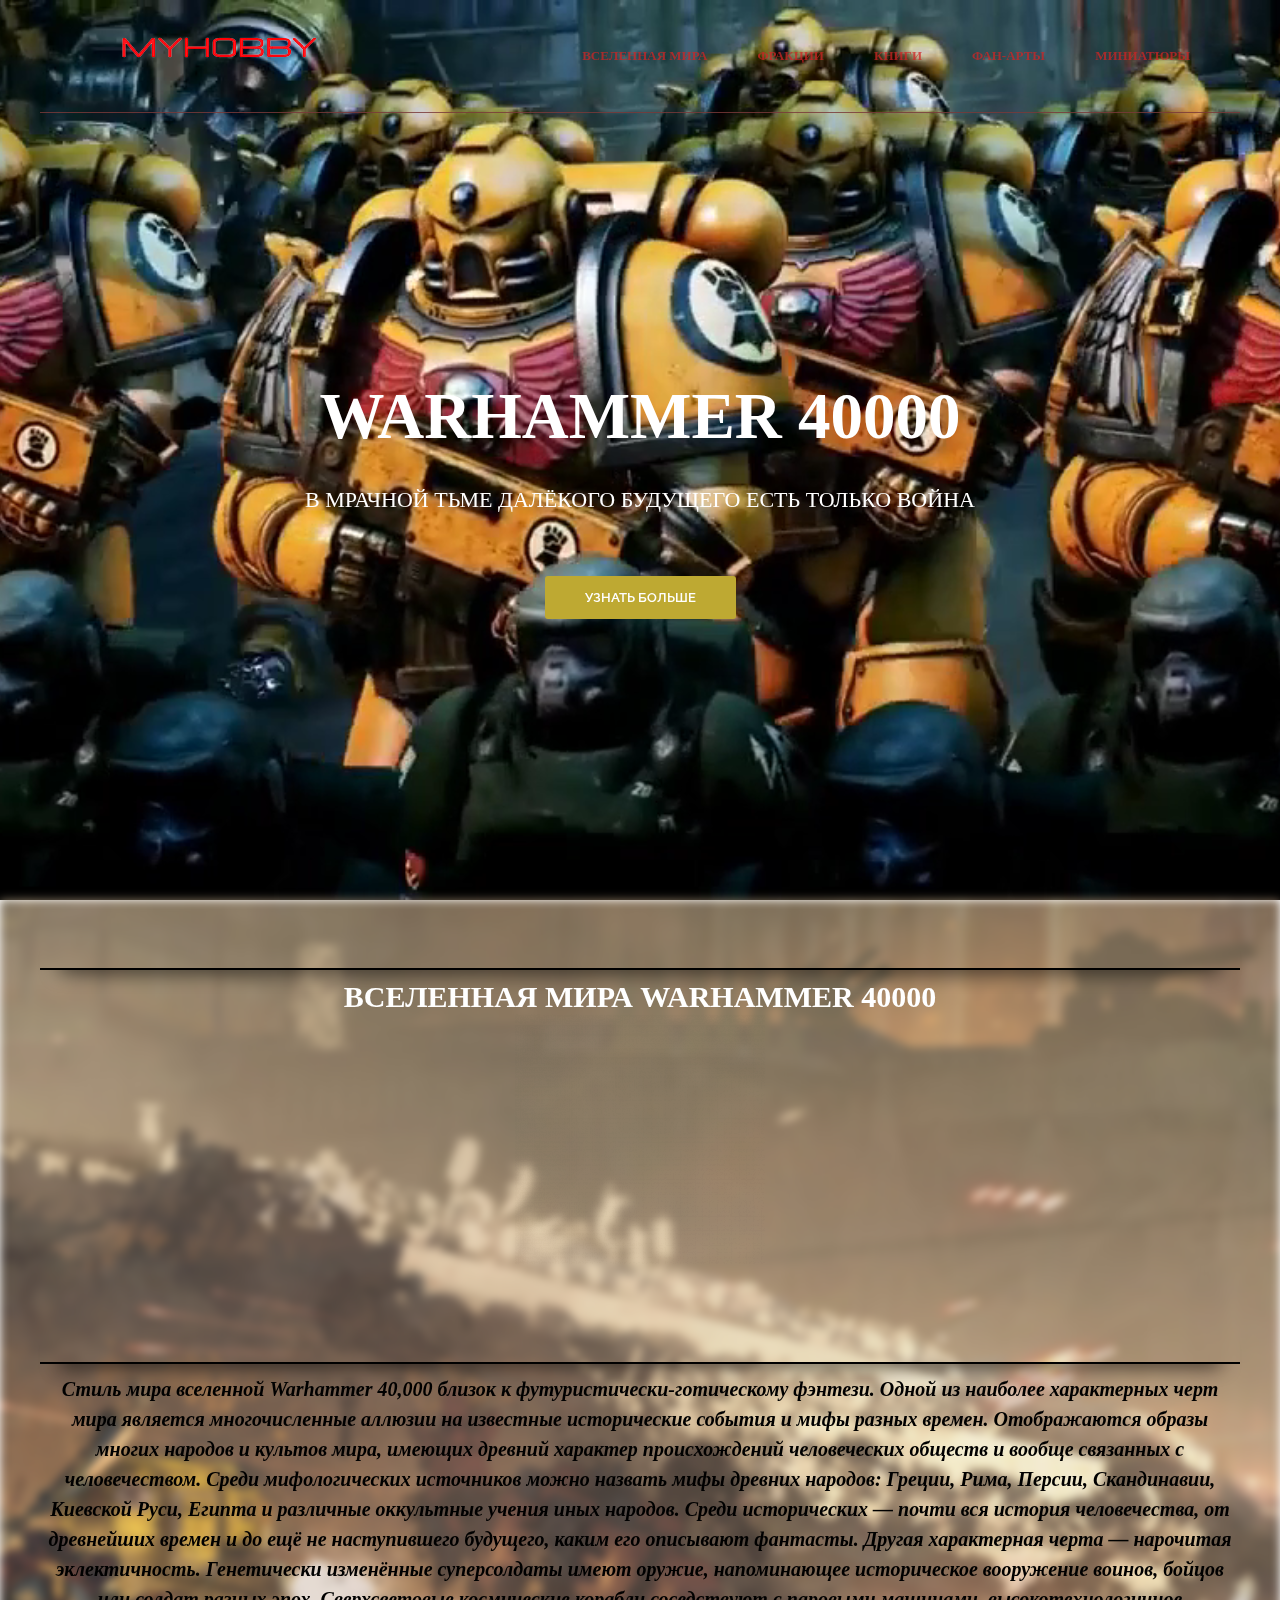
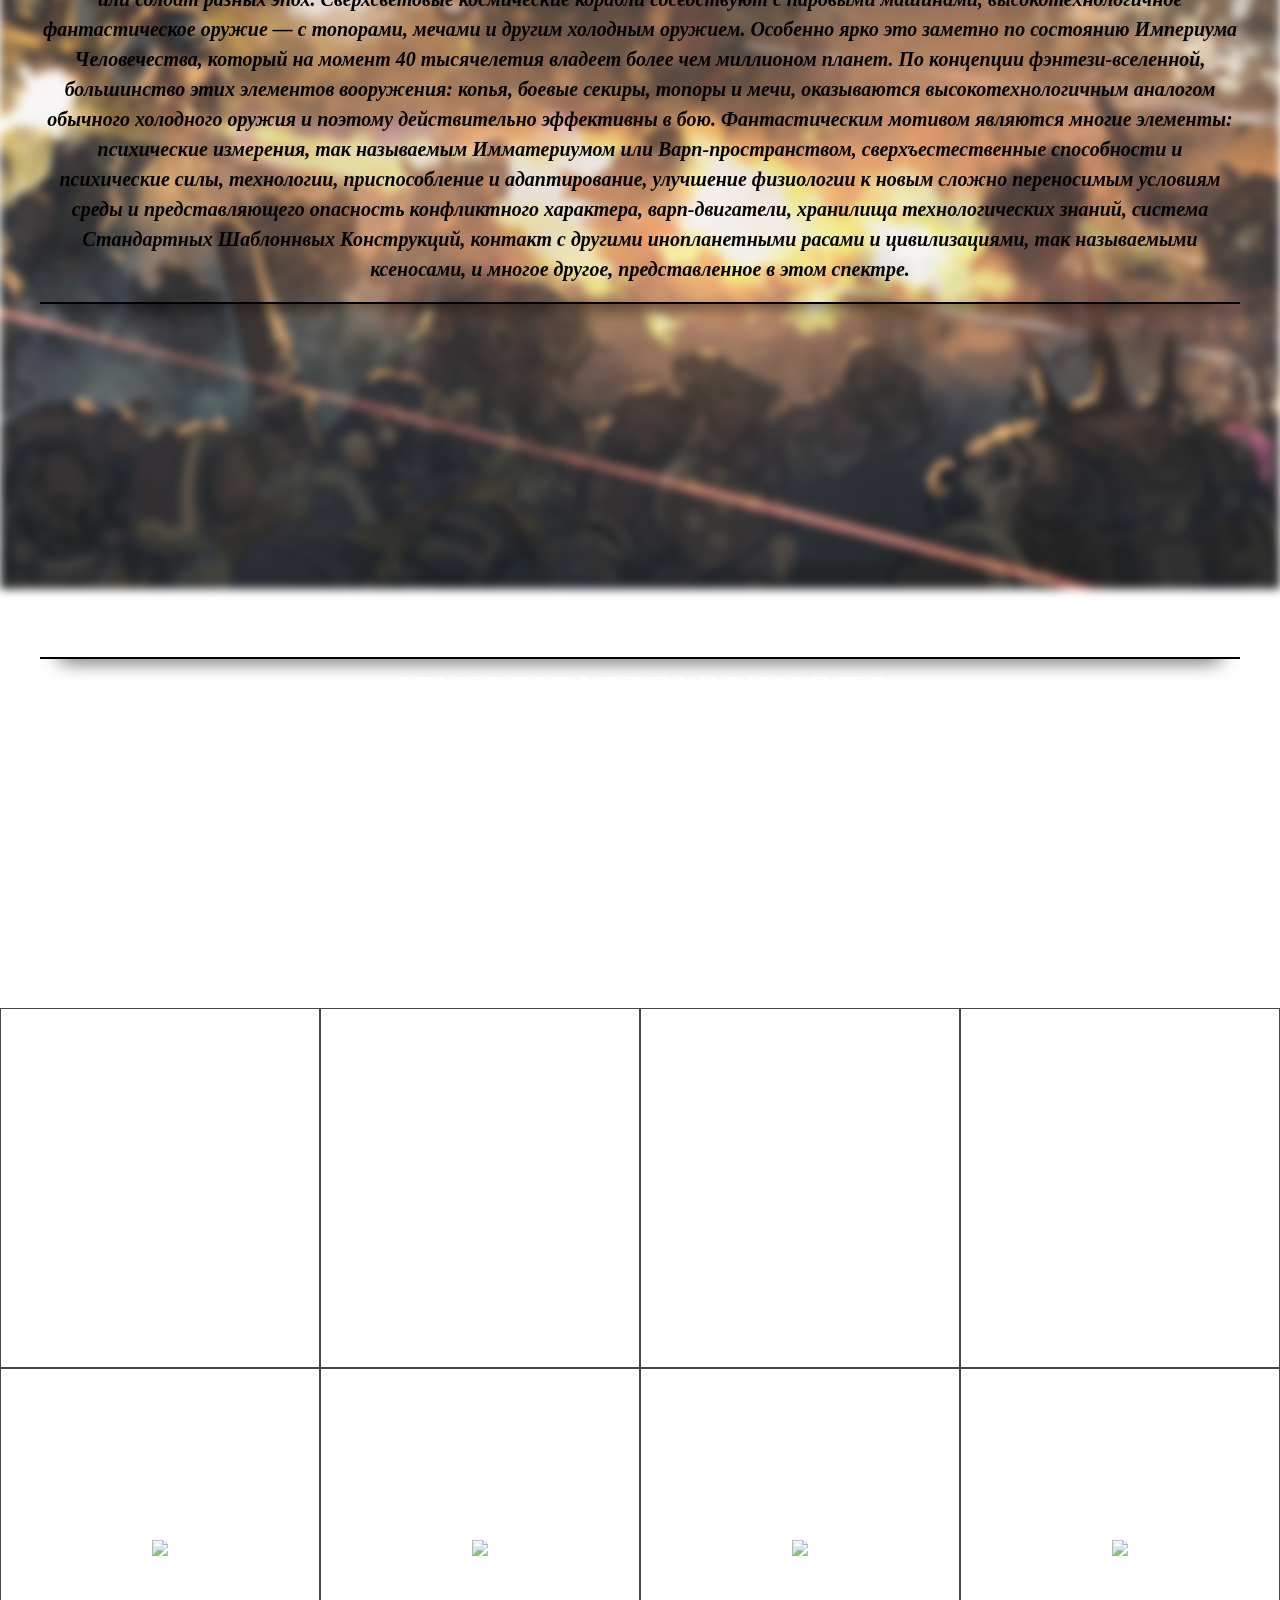
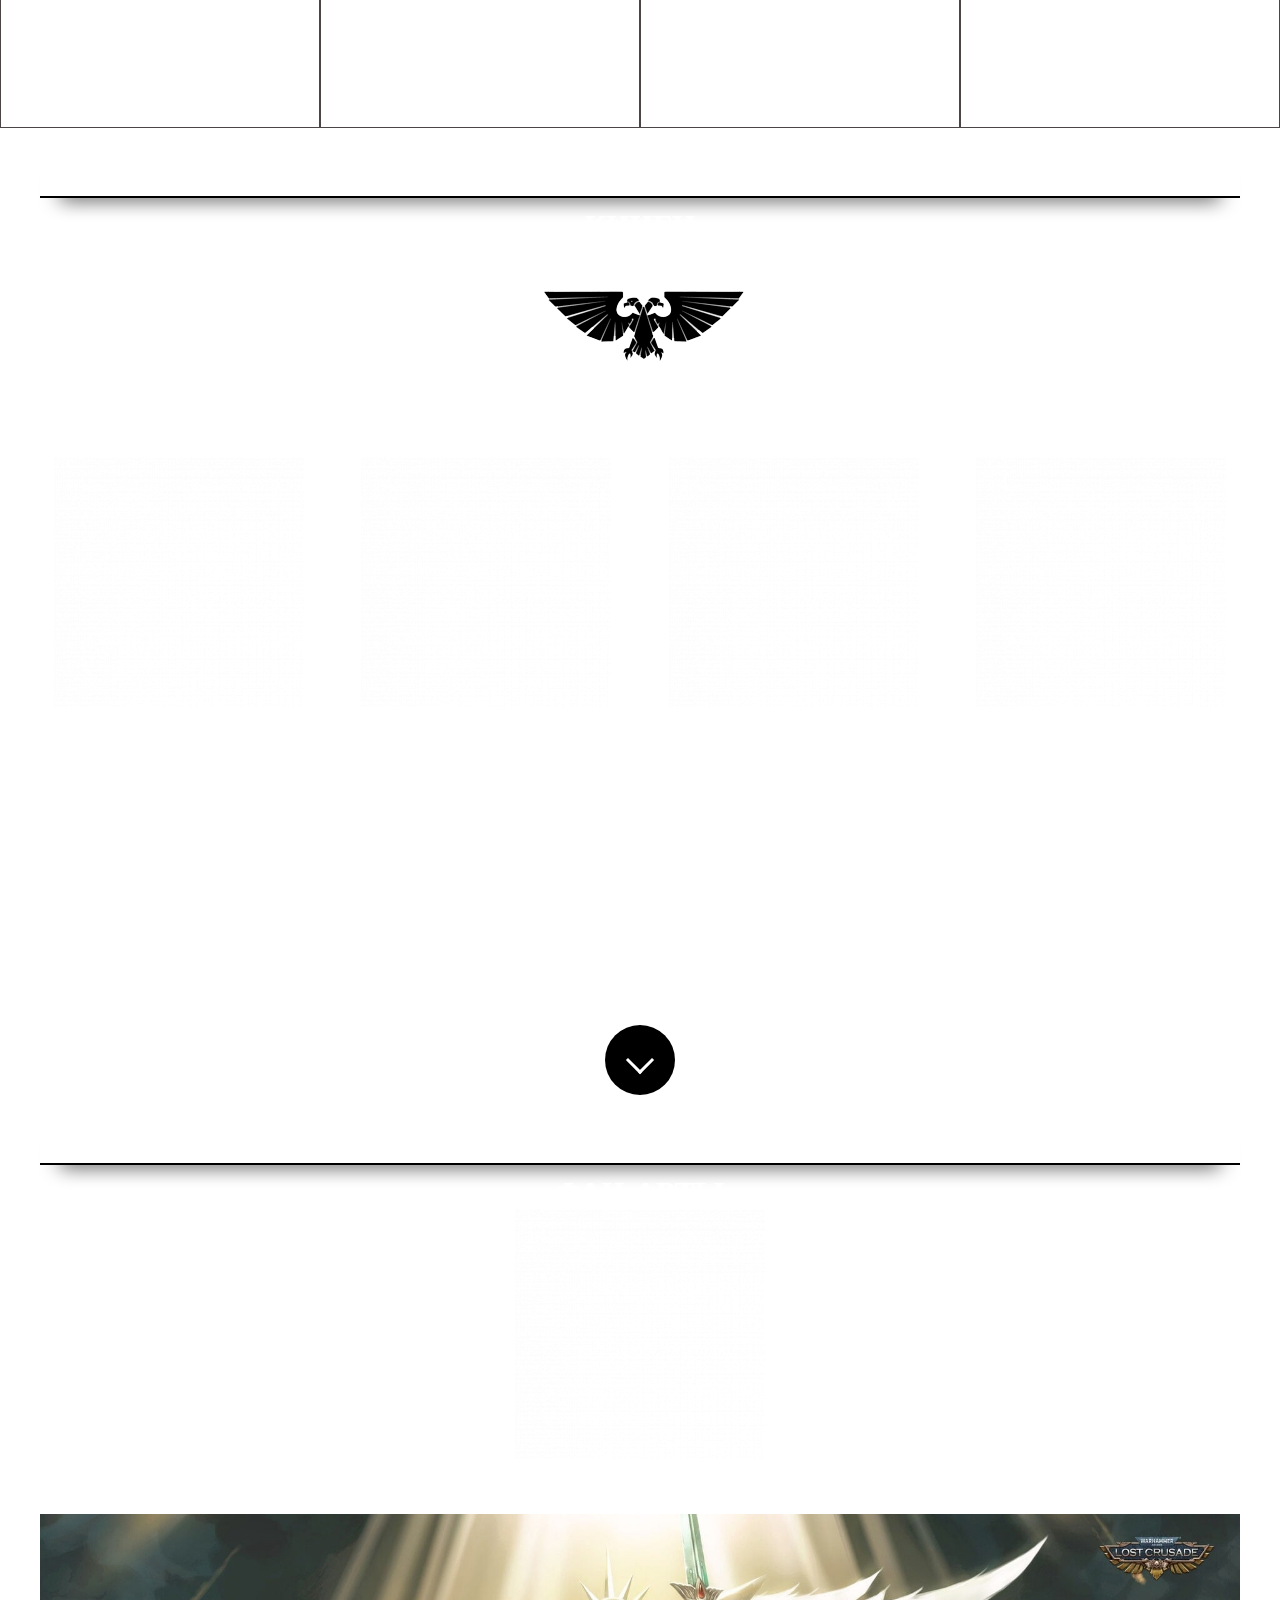
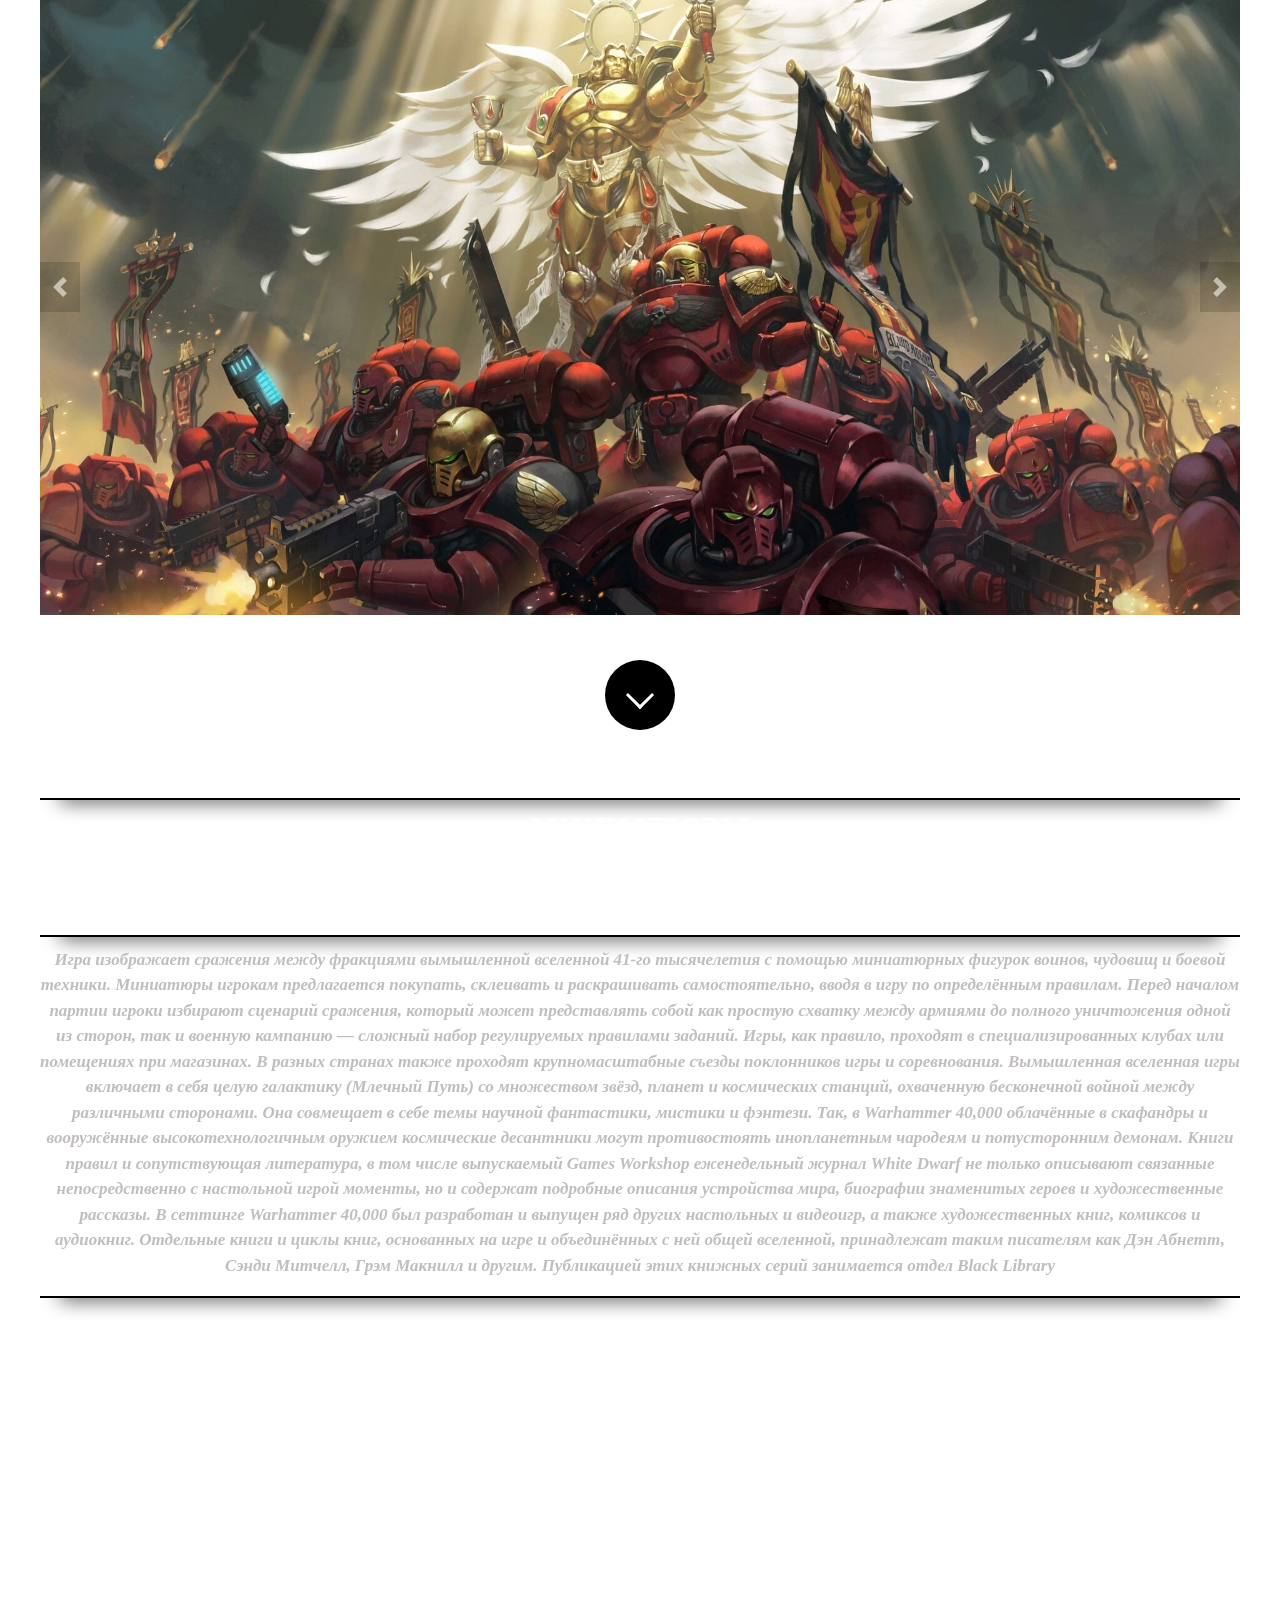
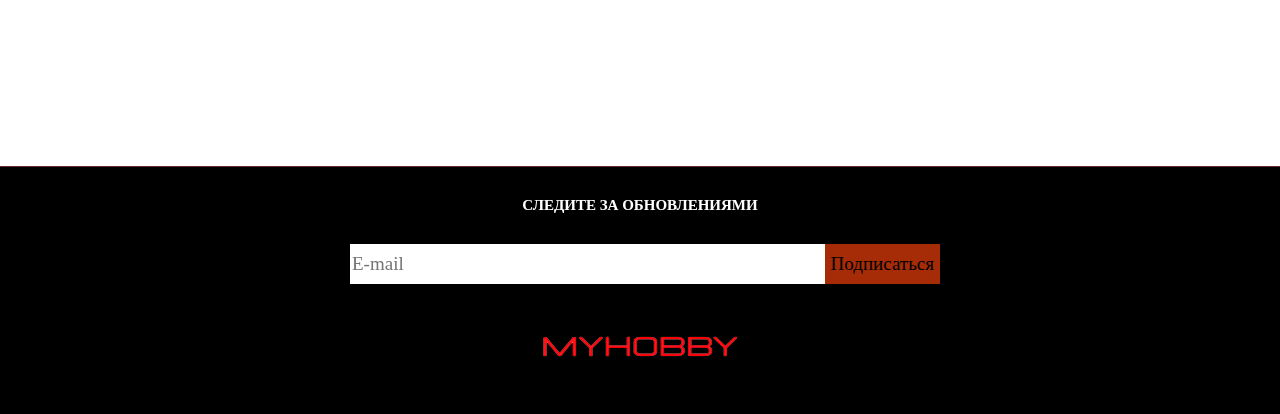
==== index.html @ e8f0faad "Add files via upload" ====
<!DOCTYPE html>
<html lang="ru">
   <head>
      <meta charset="utf-8">
      <link  href="https://fonts.googleapis.com/css2?family=Carrois+Gothic&familyOpen+Sans:wght@700&family=Raleway:wght@400;600;700&display=swap" 
      rel="stylesheet">
      
      <link rel="stylesheet" href="CSS/simple-adaptive-slider.min.css">
      <link rel="stylesheet" type="text/css" href="CSS/style.css">
      <meta name="viewport" content="width=device-width, initial-scale= 1">
      <title>My Hobby</title>
   </head>
<body>
    <!--Header-->
    
<header class="header">
    <div class="container">
        <div class="header__inner">
            <div class="header__logo">
                <img src="img/logo.png" alt="">
            </div>
            <nav class="hobby__nav">
                <ul class="menu__link">
                    <li><a data-goto="#Description" class="nav__link" href="#">Вселенная мира</a></li>
                    <li><a data-goto="#Factions" class="nav__link" href="#">Фракции</a></li>
                    <li><a data-goto="#Books" class="nav__link" href="#">Книги</a></li>
                    <li><a data-goto="#Arts" class="nav__link" href="#">Фан-Арты</a></li>
                    <li><a data-goto="#Miniatures" class="nav__link" href="#">Миниатюры</a></li>
                </ul> 
            </nav>
            <div class="burger">
                <span class="burger__content"></span>
            </div>
        </div>
    </div>
</header>
<!--INTRO-->
<div class="intro">
    <div class="intro__media">
        <video class="intro__media-video" src="videos/BgIntro.mp4" autoplay muted loop></video>
    </div>
       <div class="intro__inner">
          <h1 class="intro__title">WARHAMMER 40000</h1>
          <h2 class="intro__subtitle">	
            В МРАЧНОЙ ТЬМЕ ДАЛЁКОГО БУДУЩЕГО ЕСТЬ ТОЛЬКО ВОЙНА
            </h2>
            <a class="Button  Button--yellow" href="#">Узнать Больше</a>
       </div>
</div>

<!--DESCRIPTION-->
<section class="description" id="Description">
    <div class="container">
        <div class="title__inner">
            <h2 class="description__title">ВСЕЛЕННАЯ МИРА WARHAMMER 40000 </h2>
            <img data-src="img/akvilla.png" src="img/1x1.png" class="akvilla" alt="" >
        </div>
        <div class="description-text__inner">
                <p class="description__text"> Стиль мира вселенной Warhammer 40,000 близок к футуристически-готическому фэнтези.
                    Одной из наиболее характерных черт мира является многочисленные аллюзии на известные исторические события и мифы разных времен. 
                    Отображаются образы многих народов и культов мира, имеющих древний характер происхождений человеческих обществ и вообще связанных с человечеством. 
                    Среди мифологических источников можно назвать мифы древних народов: Греции, Рима, Персии, Скандинавии, Киевской Руси, Египта и различные оккультные учения иных народов.
                    Среди исторических — почти вся история человечества, от древнейших времен и до ещё не наступившего будущего, каким его описывают фантасты.
                    Другая характерная черта — нарочитая эклектичность. Генетически изменённые суперсолдаты имеют оружие, напоминающее историческое вооружение воинов, бойцов или солдат разных эпох. 
                    Сверхсветовые космические корабли соседствуют с паровыми машинами, высокотехнологичное фантастическое оружие — с топорами, мечами и другим холодным оружием. Особенно ярко это заметно по состоянию Империума Человечества, который на момент 40 тысячелетия владеет более чем миллионом планет. 
                    По концепции фэнтези-вселенной, большинство этих элементов вооружения: копья, боевые секиры, топоры и мечи, оказываются высокотехнологичным аналогом обычного холодного оружия и поэтому действительно эффективны в бою.
                    Фантастическим мотивом являются многие элементы: психические измерения, так называемым Имматериумом или Варп-пространством, сверхъестественные способности и психические силы, технологии, приспособление и адаптирование, улучшение физиологии к новым сложно переносимым условиям среды и представляющего опасность конфликтного характера, варп-двигатели, 
                    хранилища технологических знаний, система Стандартных Шаблоннвых Конструкций, контакт с другими инопланетными расами и цивилизациями, так называемыми ксеносами, и многое другое, представленное в этом спектре.</p>  
        </div>
        <img data-src="img/akvilla.png" src="img/1x1.png" class="akvilla__bottom" alt="">   
    </div>
</section>

<!--Factions-->

<section class="factions__block" id="Factions">
    <div class="title__inner">
        <div class="container">
            <h2 class="factions__title">ФРАКЦИИ В МИРЕ WARHAMMER</h2>
            <img data-src="img/akvilla.png" src="img/1x1.png" alt="" class="akvilla">
        </div>
    </div>
    <div class="factions">
        <div class="factions__item">
            <img class="factions__img" data-src="img/factions-1.jpg" src="img/1x1.png" alt="">
            <div class="factions__content">
                <h3 class="factions__name">ИМПЕРИУМ ЧЕЛОВЕЧЕСТВА</h3>
                    <p class="factions__text">Галактическая империя, <br> объединившая подавляющее 
                            <br>  большинство людей в галактике</p>
            </div>
        </div>
        <div class="factions__item">
            <img class="factions__img" data-src="img/factions-2.png" src="img/1x1.png" alt="">
            <div class="factions__content">
                <h3 class="factions__name">ХАОС</h3>
                <p class="factions__text">Хаос — бесконечный океан духовной и эмоциональной энергии, <br>который наполняет варп.<br>
                <br>Хаосом првят четыре сущности,так называвемые-Боги Хаоса<br></p>
            </div>
        </div>
        <div class="factions__item">
            <img class="factions__img" data-src="img/factions-3.png" src="img/1x1.png"  alt="">
            <div class="factions__content">
                    <h3 class="factions__name">ЭЛЬДАР</h3>
                    <p class="factions__text">Загадочная раса, странствующая среди звёзд. 
                        <br>Последние выжившие потомки некогда великой империи, разрушенной до основания.<br></p>
            </div>
        </div>
        <div class="factions__item">
                <img class="factions__img" data-src="img/factions-4.png" src="img/1x1.png" alt="">
                <div class="factions__content">
                    <h3 class="factions__name">НЕКРОНЫ</h3>
                    <p class="factions__text">Древние механические существа, <br>бывшие когда-то расой некронтир.<br></p>
                </div>
        </div>
        <div class="factions__item">
            <img class="factions__img" data-src="img/factions-5.png" src="img/1x1.png alt=">
                <div class="factions__content">
                    <h3 class="factions__name">ОРКИ</h3>
                    <p class="factions__text">Раса, <br>сосредоточенная на цели драться и побеждать<br> снова и снова.</p>
                </div>
        </div>
        <div class="factions__item">
            <img class="factions__img" data-src="img/factions-6.png" src="img/1x1.png alt=">
            <div class="factions__content">
                <h3 class="factions__name">ТИРАНИДЫ</h3>
                <p class="factions__text">Существа, объединённые единым разумом, <br>пришедшие в галактику из далёкого космоса<br> 
                    с единственной целью-пожрать всё живое. </p>
            </div>
        </div>
        <div class="factions__item">
            <img class="factions__img" data-src="img/factions-7.png" src="img/1x1.png alt=">
            <div class="factions__content">
                <h3 class="factions__name">ТЁМНЫЕ ЭЛЬДАР</h3>
                <p class="factions__text">Пираты и разбойники с чёрным сердцем, и для них все обитатели Галактики не более чем скот, который можно забивать, когда вздумается.</p>
            </div>
        </div>
        <div class="factions__item">
            <img class="factions__img" data-src="img/factions-8.png" src="img/1x1.png alt=">
            <div class="factions__content">
                <h3 class="factions__name">ИМПЕРИЯ ТАУ</h3>
                <p class="factions__text">Эта империя была создана кастой эфирных, которая руководит ей во имя идеологии Высшего Блага.</p>
            </div>
        </div>
    </div><!--/factions-->
</section><!--factions__block-->

<!--Books-->

<section class="block__books" id="Books">
    <div class="container">
        <div class="title__inner">
            <h2 class="block__title">Книги</h2>
            <img src="img/akvilla.png" src="img/1x1.png" alt="">
        </div>
        <div class="autors">
            <div class="autor">
                <div class="autor__photo">
                    <img data-src="img/Den.jpg" src="img/1x1.png" alt="">
                </div>
                <h3 class="autor__name">Ден Абнетт</h3>
                <p class="autor__description">Ден Абнетт написал 9 произведений в цикле "Ересь Хоруса".<br> 
                    Самыми знаменитыми из его произведений стали: Возвышение Хоруса и Сожжение Просперо</p>
            </div>
            <div class="autor">
                <div class="autor__photo">
                    <img data-src="img/Aaron.jpg" src="img/1x1.png" alt="">
                </div>
                <h3 class="autor__name">Аарон Дембски-Боуден</h3>
                <p class="autor__description">Для цикла «Ересь Хоруса» написал «Первый еретик» и «Повелитель человечества».</p>
            </div>
            <div class="autor">
                <div class="autor__photo">
                    <img data-src="img/Gay Heily.jpg" src="img/1x1.png" alt="">
                </div>
                <h3 class="autor__name">Гай Хейли</h3>
                <p class="autor__description">Большой фанат "Кровавых Ангелов". В Ереси Хоруса написал книгу: Где Ангел не решиться сделать шаг</p>
            </div>
            <div class="autor">
                <div class="autor__photo">
                    <img data-src="img/Grem.jpg" src="img/1x1.png" alt="">
                </div>
                <h3 class="autor__name">Гремм Макнилл</h3>
                <p class="autor__description">Гремм Макнилл создал 15 произведений в цикле "Ересь Хоруса".<br>
                    Самыми знаменитыми его работами были: Лживые боги и Тысяча Сынов></p>
            </div>
        </div>
        <!--Button Show Book list-->
        <button class="show__book"></button>
        <!------------------------->
        <div class="books__list">
            <div class="books">
                <img class="books__img"  data-src="img/heresy.png" src="img/1x1.png" alt="">
                    <div class="books__description">
                        <h2 class="books__title">Ересь Хоруса</h2>
                        <p class="clarification"> Цикл состоит из 54 книг, выход всех произведений завершён но логический конец "Ереси" ожидает в другой серии книг.События цикла Ереси Хоруса являются предысторией вселенной «Warhammer 40000» и рассказывают о событиях галактической гражданской войны, 
                                                  произошедшей за десять тысяч лет до эпохи, в которой происходит действие сеттинга настольных игр «Warhammer 40000». История, рассказанная в серии, 
                                                  включает в себя период Великого Крестового похода перед предательством Хоруса, а также после совершения предательства. Произошедшее в тридцатом тысячелетии в корне изменило мироздание Вселенной Warhammer и заложило основы того мира, 
                                                  который читатель видит в мире 40-го тысячелетия.</p>
                    </div>
                    
            </div>
            <div class="books">
                <img class="books__img"  data-src="img/primarchs.jpg" src="img/1x1.png" alt="">
                    <div class="books__description">
                        <h2 class="books__title">Цикл Примархи</h2>
                        <p class="clarification"> Это серия книг Black Library. В ней рассказываются истории 18 примархов до, во время и после Великого крестового похода и Ереси Хоруса.
                                                  Серия стартовала в мае 2016 года, начав с Робаута Жиллимана. Романы впервые были выпущены ограниченным тиражом в твёрдом переплёте. 
                                                  С 2017 года серия начала пополняться как короткими рассказами, так и аудиокнигами, в дополнение к основным романам, а в марте 2018 вышел первый сборник рассказов. 
                                                  На момент 2021 года серия до сих пор продолжается.</p>    
                    </div>
                    
            </div>
            <div class="books">
                <img class="books__img"  data-src="img/SolarWar.jpg" src="img/1x1.png" alt="">
                    <div class="books__description">
                        <h2 class="books__title">Ересь Хоруса: Осада Терры</h2>
                        <p class="clarification"> «Ересь Хоруса: Осада Терры» — это серия романов, которая служит прямым продолжением серии «Ересь Хоруса», а также и её финалом.
                                                  После выхода финального романа «Погребённый кинжал» в феврале 2019 года, все дальнейшие издания серии являются частью лейбла «Осада Терры», после его ребрендингa.
                                                  Серия будет состоять из 8 основных романов с неизвестным количеством повестей, рассказов и аудиокниг. 
                                                  Первый роман, «Солнечная война», был выпущен в мае 2019 года.</p>
                    </div>
            </div>
        </div><!--/books__list-->
    </div><!--/container-->
</section><!--/block__books-->

<!--Fan-Arts-->

<section class="arts" id="Arts">
    <div class="container">
        <div class="title__inner">
            <h2 class="fan-arts__title">Фан-Арты</h2>
            <img data-src="img/akvilla.png" src="img/1x1.png" alt="">
        </div>
        <div class="slider">
            <div class="slider__wrapper">
              <div class="slider__items">
                <div class="slider__item">
                    <img src="SliderImg/slide1.jpg"  alt="" width="100%" height="100%">
                </div>
                <div class="slider__item">
                    <img src="SliderImg/slide2.jpg"  alt="" width="100%" height="100%">>
                </div>
                <div class="slider__item">
                    <img src="SliderImg/slide3.jpg"  alt="" width="100%" height="100%">>
                </div>
                <div class="slider__item">
                    <img src="SliderImg/slide4.jpg"  alt="" width="100%" height="100%">>
                </div>
              </div>
            </div>
            <a class="slider__control slider__control_prev" href="#" role="button" data-slide="prev"></a>
            <a class="slider__control slider__control_next" href="#" role="button" data-slide="next"></a>
          </div>
    </div>
    <!--Button show arts-->
    <button class="button__show"></button>
    <!-------------------->
        <div class="gallery__arts">
            <div class="gallery__inner">
                <img class="arts__img" data-src="img/Guilliman_Sketch.jpg" src="img/1x1.png" alt="">
            </div>
            <div  class="gallery__inner">
                <img class="arts__img" data-src="img/Leman.jpg" src="img/1x1.png" alt="">
            </div>
            <div  class="gallery__inner">
                <img class="arts__img" data-src="img/Horus.jpg" src="img/1x1.png" alt="">
            </div>
            <div  class="gallery__inner">
                    <img class="arts__img" data-src="img/Vulcan.jpg" src="img/1x1.png" alt="">
            </div>
            <div  class="gallery__inner">
                <img class="arts__img" data-src="img/Lion.jpg" src="img/1x1.png" alt="">
            </div>
            <div  class="gallery__inner">
                <img class="arts__img" data-src="img/Perturabo.jpg" src="img/1x1.png" alt="">
            </div>
            <div  class="gallery__inner">
                <img class="arts__img" data-src="img/Fulgrim.jpg" src="img/1x1.png" alt="">
            </div>
            <div  class="gallery__inner">
                <img class="arts__img" data-src="img/ConradKerz.jpg" src="img/1x1.png" alt="">
            </div>
            <div  class="gallery__inner">
                <img class="arts__img" data-src="img/RogalDorn.jpg" src="img/1x1.png" alt="">
            </div>
            <div  class="gallery__inner">
                <img class="arts__img" data-src="img/Sangunius.jpg" src="img/1x1.png" alt="">
            </div>
            <div  class="gallery__inner">
                <img class="arts__img" data-src="img/Angron.jpg" src="img/1x1.png" alt="">
            </div>
            <div  class="gallery__inner">
                <img class="arts__img" data-src="img/Lorgar.jpg" src="img/1x1.png" alt="">
            </div>
            <div  class="gallery__inner">
                <img class="arts__img" data-src="img/Corax.jpg" src="img/1x1.png" alt="">
            </div>
            <div  class="gallery__inner">
                <img class="arts__img" data-src="img/Han.jpg" src="img/1x1.png" alt="">
            </div>
            <div  class="gallery__inner">
                <img class="arts__img" data-src="img/Magnus.jpg" src="img/1x1.png" alt="">
            </div>
            <div  class="gallery__inner">
                    <img class="arts__img" data-src="img/Ferrus.jpg" src="img/1x1.png" alt="">
            </div>
            <div  class="gallery__inner">
                <img class="arts__img" data-src="img/Alfa.jpg" src="img/1x1.png" alt="">
            </div>
            <div  class="gallery__inner">
                    <img class="arts__img" data-src="img/Mortarion.jpg" src="img/1x1.png" alt="">
            </div>
        </div>
</section><!--/Arts-->

<!--Miniatures-->

<section>
    <div class="container">
        <div class="title__inner" id="Miniatures">
            <h2 class="miniatures__title">Миниатюры</h2>
            <img data-src="img/akvilla.png" alt="">
        </div>
        <div class="paint__inner">
            <p class="paint__information">Игра изображает сражения между фракциями вымышленной вселенной 41-го тысячелетия с помощью миниатюрных фигурок воинов, 
                чудовищ и боевой техники. Миниатюры игрокам предлагается покупать, склеивать и раскрашивать самостоятельно, вводя в игру по определённым правилам. 
                Перед началом партии игроки избирают сценарий сражения, который может представлять собой как простую схватку между армиями до полного уничтожения одной из сторон, 
                так и военную кампанию — сложный набор регулируемых правилами заданий. Игры, как правило, проходят в специализированных клубах или помещениях при магазинах. 
                В разных странах также проходят крупномасштабные съезды поклонников игры и соревнования.
                Вымышленная вселенная игры включает в себя целую галактику (Млечный Путь) со множеством звёзд, планет и космических станций, охваченную бесконечной войной между различными сторонами. 
                Она совмещает в себе темы научной фантастики, мистики и фэнтези. Так, в Warhammer 40,000 облачённые в скафандры и вооружённые высокотехнологичным оружием космические десантники могут противостоять инопланетным чародеям и потусторонним демонам. 
                Книги правил и сопутствующая литература, в том числе выпускаемый Games Workshop еженедельный журнал White Dwarf не только описывают связанные непосредственно с настольной игрой моменты, но и содержат подробные описания устройства мира, биографии знаменитых героев и художественные рассказы.
                В сеттинге Warhammer 40,000 был разработан и выпущен ряд других настольных и видеоигр, а также художественных книг, комиксов и аудиокниг. Отдельные книги и циклы книг, основанных на игре и объединённых с ней общей вселенной, 
                принадлежат таким писателям как Дэн Абнетт, Сэнди Митчелл, Грэм Макнилл и другим. Публикацией этих книжных серий занимается отдел Black Library </p>
        </div>
            <h2 class="paint__title">Покраска Миниатюр</h2>
        <div class="video">
            <iframe class="video__one"  src="https://www.youtube.com/embed/lDwiHPen3ZQ"  title="YouTube video player" frameborder="0" allow="accelerometer; autoplay; clipboard-write; encrypted-media; gyroscope; picture-in-picture" allowfullscreen></iframe>
            <iframe class="video__two"  src="https://www.youtube.com/embed/wCL_r1Xn_zA"  title="YouTube video player" frameborder="0" allow="accelerometer; autoplay; clipboard-write; encrypted-media; gyroscope; picture-in-picture" allowfullscreen></iframe>
        </div>
    </div><!--/Container-->



    
</section>
<!--Footer-->

<footer class="footer">
    <div class="container">
 <!--Submit Form-->
        <h2 class="submit__title">Следите за обновлениями</h2>
        <form action="#" class="form__sub">
            <input type="text" class="input__email" placeholder="E-mail" required>
            <button type="submit" class="button__submit" >Подписаться</button>
        </form>
        <img src="img/logo.png" class="footer__logo" alt="">
    </div>
</footer>


<script src="JS/lazyLoad.js"></script>
<script src="JS/simple-adaptive-slider.min.js"></script>
<script src="JS/main.js"></script>
</body>
</html>
---- CSS/simple-adaptive-slider.min.css ----
.slider{position:relative;overflow:hidden;max-width:100% ;margin-left:auto;margin-right:auto}.slider__wrapper{position:relative;overflow:hidden;background-color:#eee}.slider__items{display:flex;transition:transform .5s ease}.transition-none{transition:none}.slider__item{flex:0 0 100%;max-width:100%;position:relative}.slider__control{position:absolute;top:50%;width:40px;height:50px;transform:translateY(-50%);display:none;align-items:center;justify-content:center;color:#fff;background:rgba(0,0,0,.3);opacity:.5;user-select:none}.slider__control_show{display:flex}.slider__control:focus,.slider__control:hover{color:#fff;text-decoration:none;opacity:.7}.slider__control_prev{left:0}.slider__control_next{right:0}.slider__control::before{content:'';display:inline-block;width:20px;height:20px;background:transparent no-repeat center center;background-size:100% 100%}.slider__control_prev::before{background-image:url("data:image/svg+xml;charset=utf8,%3Csvg xmlns='http://www.w3.org/2000/svg' fill='%23fff' viewBox='0 0 8 8'%3E%3Cpath d='M5.25 0l-4 4 4 4 1.5-1.5-2.5-2.5 2.5-2.5-1.5-1.5z'/%3E%3C/svg%3E")}.slider__control_next::before{background-image:url("data:image/svg+xml;charset=utf8,%3Csvg xmlns='http://www.w3.org/2000/svg' fill='%23fff' viewBox='0 0 8 8'%3E%3Cpath d='M2.75 0l-1.5 1.5 2.5 2.5-2.5 2.5 1.5 1.5 4-4-4-4z'/%3E%3C/svg%3E")}.slider__indicators{position:absolute;left:0;right:0;bottom:10px;display:flex;justify-content:center;padding-left:0;margin:0 15%;list-style:none;user-select:none}.slider__indicator{flex:0 1 auto;width:30px;height:4px;margin-right:3px;margin-left:3px;background-color:rgba(255,255,255,.5);background-clip:padding-box;border-top:10px solid transparent;border-bottom:10px solid transparent;cursor:pointer}.slider__indicator_active{background-color:#fff}
---- CSS/style.css ----
body {
    margin: 0;
    font-size: 17px;
    font-family: 'Gothic';
    color: #6c7279;
    text-align: center;
    background-color: rgb(92, 72, 72);
    background: url(../img/bg.png) center no-repeat ; 
    background-size: cover;
    background-attachment: fixed;
}

*,
*::before,
*::after {
    box-sizing: border-box;
}

h1, h2, h3, h4, h5, h6 {
    margin: 0;
}

p {
    margin: 0;
}


/* Container
====================================================*/

.container{
    width: 100%;
    max-width: 1200px;
    margin: 0 auto;
}



/* header
====================================================*/

.header {
    width: 100%;
    position: fixed;
    top: 0;
    left: 0;
    z-index: 10000;
   
}

.header.black {
    background-color: black;
}


.header__inner{
    display: flex;
    justify-content: space-between;
    border-bottom: 1px solid #7a3939d3;
    padding: 35px 0;
}


.header__logo {
    padding-left: 80px;
}


/* Nav
======================================================*/

.hobby__nav {
    font-size: 13px;
    font-weight: 700;
    text-transform: uppercase;
    
}


.nav__link:first-child {
    margin-left: 0;
}

.menu__link {
    display: flex;
    list-style-type: none;
}

.nav__link {
    margin-left: 50px;
    margin-right: 50px;
    color: rgb(209, 37, 37);
    text-decoration: none;
    opacity: 0.75;
    font-family: 'Gothic';
    transition: .1s solid linear;
}

.nav__link:hover {
    opacity: 1;
}

.burger {
    display: none;
    cursor: pointer;
}



/* Intro
===================*/

.intro {
    position: relative;
    display: flex;
    flex-direction: column;
    justify-content: center;
    height: 100vh;
    padding-top: 100px;
    overflow: hidden;
}

.intro__media {
    position: absolute;
    left: 0;
    top: 0;
    width: 100%;
    height: 100%;
    
}

.intro__media-video {
   position: absolute;
   top: 50%;
   left: 50%;
   min-width: 100%;
   min-height: 100%;
   object-fit: cover;
   transform: translate(-50%, -50%);
    z-index: -100;
}

.intro__inner {
    width: 100%;
    max-width: 970px;
    margin: 0 auto;
    text-align: center;
    z-index: 10;
}

.intro__title {
    margin: 0 0 30px;
    font-family: 'Gothic';
    font-size: 65px;
    line-height: 1.1;
    color: #fff;
    font-weight: 700;
    text-transform: uppercase;
}

.intro__subtitle {
    margin-bottom: 60px;
    font-size: 22px;
    color: #fff;
    line-height: 1.5;
    font-weight: 400;
}

/* Button
======================================================*/

.Button {
    display: inline-block;
    vertical-align: top;
    padding: 14px 40px;
    border-radius: 3px;
    border: 0;
    cursor: pointer;
    font-family: 'Raleway',sans-serif;
    font-size: 13px;
    color: #fff;
    font-weight: 600;
    text-transform: uppercase;
    text-decoration: none;
    transition: .1s linear;
}

.Button--yellow {
    background-color: rgb(190, 169, 50);
}

.Button--yellow:hover {
    background-color:#656626;
}

/* Description
=============================================================*/

.description {
    position: relative;
    width: 100%;
    height: auto;
}

/* Title-Inner 
=================================================*/


.title__inner {
    padding: 50px 0;
    text-align:center;
    position: relative;
    font-size: 20px;
    color: #fff;
    font-family: 'Gothic';
    text-transform: uppercase;
}

/*===============================================*/


.description::before {
    content: '';
    position: absolute; 
    left: 0; 
    right: 0; 
    top: 0; 
    bottom: 0; 
    z-index: -1; 
    background: url('../img/siege.jpg') center no-repeat;
    background-size: cover;
    filter: blur(5px); 
}

.desctiption__title {
    text-transform: uppercase;   
}

.description__title::before {
    display: block;
    margin-top: 10px;
    content: '';
    width: 100%;
    margin: -30px auto 10px;
	padding: 0;
	height: 50px;
	border: none;
	border-bottom: 2px solid #000000;
	box-shadow: 0 20px 20px -20px rgb(0, 0, 0);
}

.description__text {
    font-family: 'Gothic';
    font-size: 20px;
    font-weight: 600;
    padding-top: 25px;
    padding-bottom: 25px;
    line-height: 1.5;
    color: black;
    text-align: center;
    font-style: italic;
}

.description__text::before,
.description__text::after {
    display: block;
    margin-top: 10px;
    content: '';
    width: 100%;
    margin: -30px auto 10px;
	padding: 0;
	height: 50px;
	border: none;
	border-bottom: 2px solid #000000;
	box-shadow: 0 20px 20px -20px rgb(0, 0, 0);
}

.akvilla__bottom {
    display: block;
    margin-left: auto;
    margin-right: auto 
}

/* Factions
===========================================*/

.factions__title::before {
    display: block;
    margin-top: 10px;
    content: '';
    width: 100%;
    margin: -30px auto 10px;
	padding: 0;
	height: 50px;
	border: none;
	border-bottom: 2px solid #000000;
	box-shadow: 0 20px 20px -20px rgb(0, 0, 0);
}

.factions {
    display: flex;
    flex-wrap: wrap;
}
   
.factions__item {
    position: relative;
    height: 360px;
    width: 25%;
    overflow: hidden;
    cursor: pointer; 
    border: 1px solid #271e1ed3;
}

.factions__item:hover .factions__content {
    opacity: 1;
}
   
.factions__img {
    position: absolute;
    left: 50%;
    top: 50%;
    z-index: 1;
    opacity: 0.7;
    transform: translate3d(-50%, -50%, 0);
}

.factions__content {
    display: flex;
    flex-direction: column;
    position: absolute;
    width: 100%;
    height: 100%;
    top: 0;
    left: 0;
    z-index: 2;
    opacity: 0;
    justify-content:  center;
    text-align: center;
    font-family: 'Gothic';
    background-color: rgba(232, 69, 69, .9);
}

.factions__name {
    text-transform: uppercase;
    font-family: 'Gothic';
    font-size: 15px;
    color: black;
    font-weight: 700;
}
   
.factions__text {
    padding-top: 10px;
    font-family: 'Raleway';
    font-weight: 600;
    color: white;
}

/*  BOOKS 
====================================================*/

.block__title::before {
    display: block;
    margin-top: 10px;
    content: '';
    width: 100%;
    margin: -30px auto 10px;
	padding: 0;
	height: 50px;
	border: none;
	border-bottom: 2px solid #000000;
	box-shadow: 0 20px 20px -20px rgb(0, 0, 0);
}

.autors {
    display: grid;
	column-gap: 30px;
	row-gap: 50px;
	grid-template-columns: repeat(auto-fit, minmax(250px, 1fr));
    margin-bottom: 150px;
}

.autor {
    display: grid;
	grid-auto-flow: row;
	grid-template: auto 1fr minmax(40px, auto) / 1fr;
    text-align: center;
}

.autor__name {
    font-family: 'Gothic';
    color: #fff;
    margin: 20px 0 ;
}

.autor__description {
    font-family: 'Gothic';
    color: #fff;
}

.show__book {
    display: inline-block;
    position: relative;
    background-color: #000000;
    border: none;
    padding: 35px;
    text-align: center;
    cursor: pointer;
    text-decoration: none;
    display: inline-block;
    font-size: 16px;
    border-radius: 50%;
}

.show__book:after {
    position: absolute;
    top: 25px;;
    left: 25px;
    content: '';
    display: block;
    width: 20px;
    height: 20px;
    border-left: 3px solid rgb(255, 255, 255);
    border-bottom: 3px solid rgb(255, 255, 255);
    transform: rotate(315deg);
}

.show__book {
    transition: 1s; 
}

.show__book:hover {
    transform: scale(1.2); 
}

.books__list {
    display: none;
}

.books__list._active {
    display: block;
}

.books {
    display: flex;
    justify-content: center;
    width: 100%;
    height: auto;
    margin: 25px 0;
    color: #fff;
}

.books__img {
    position: relative;
}

.books__description {
    padding: 60px 50px ;
}

.books__title {
    font-family: 'Gothic';
    font-size: 30px;
    text-align: center;
    color: white;
    padding-bottom: 15px;
}

.books__title::before {
    display: block;
    margin-top: 10px;
    content: '';
    width: 100%;
    margin: -30px auto 10px;
	padding: 0;
	height: 50px;
	border: none;
	border-bottom: 2px solid #000000;
	box-shadow: 0 20px 20px -20px rgb(0, 0, 0);
}

.clarification {
    font-family: 'Gothic';
    line-height: 1.5;
    font-size: 20px;
    padding-bottom: 40px;
    font-weight: 700;
    color: rgb(255, 255, 255);
}

.clarification::after {
    display: block;
    margin-top: 10px;
    content: '';
    width: 100%;
    margin: -30px auto 10px;
	padding: 0;
	height: 50px;
	border: none;
	border-bottom: 2px solid #1f1209;
	box-shadow: 0 20px 20px -20px #333;
}

/* Fan-arts 
==========================================*/

.fan-arts__title::before {
    display: block;
    margin-top: 10px;
    content: '';
    width: 100%;
    margin: -30px auto 10px;
	padding: 0;
	height: 50px;
	border: none;
	border-bottom: 2px solid #000000;
	box-shadow: 0 20px 20px -20px rgb(0, 0, 0);
}

/* Slider
==============================================*/

.slider {
    max-width: 100%;
    padding-bottom: 45px;
}

/*===================================================*/

.button__show {
    display: inline-block;
    position: relative;
    background-color: #000000;
    border: none;
    padding: 35px;
    text-align: center;
    cursor: pointer;
    text-decoration: none;
    font-size: 16px;
    border-radius: 50%;

}

.button__show:after {
    position: absolute;
    top: 25px;;
    left: 25px;
    content: '';
    display: block;
    width: 20px;
    height: 20px;
    border-left: 3px solid rgb(255, 255, 255);
    border-bottom: 3px solid rgb(255, 255, 255);
    transform: rotate(315deg);
}

.button__show {
    transition: 1s; 
}

.button__show:hover {
    transform: scale(1.2); 
}

.gallery__arts {
    display: none;
}

.gallery__arts._active {
    display: block;
    display: flex;
    flex-wrap: wrap;
    margin-top: 50px;
    justify-content: center;
    transition: .1s;
}

.gallery__inner {
    width: 25%;
    height: 500px;
    overflow: hidden;
}

.arts__img {
    top: 35%;
    left: 35%;
    transform: translate3d(-20%, -20%, 0);  
}

.arts__img {
    transition: 1s; 
}

.arts__img:hover {
    transform: scale(1.2); 
}

/* Miniatures 
======================================*/

.miniatures__title::before {
    display: block;
    margin-top: 10px;
    content: '';
    width: 100%;
    margin: -30px auto 10px;
	padding: 0;
	height: 50px;
	border: none;
	border-bottom: 2px solid #000000;
	box-shadow: 0 20px 20px -20px rgb(0, 0, 0);
}

.paint__information {
    text-align: center;
    margin: 0 0 30px 0;
    font-family: 'Gothic';
    line-height: 1.5;
    font-size: 17px;
    font-weight: 600;
    font-style: italic;
    color: rgb(194, 190, 190);
}

.paint__information::before,
.paint__information::after {
    display: block;
    margin-top: 10px;
    content: '';
    width: 100%;
    margin: -30px auto 10px;
	padding: 0;
	height: 50px;
	border: none;
	border-bottom: 2px solid #000000;
	box-shadow: 0 20px 20px -20px rgb(0, 0, 0);
}

.paint__title {
    margin: 30px 0;
    text-align: center;
    font-family: 'Gothic';
    font-size: 20px;
    color: #fff;
    text-transform: uppercase;
    font-size: 20px;
}

.video {
    margin: 50px 0;
    display: flex;
    justify-content: space-around;
}

.video__one {
    width: 45%;
    height: 315px;
}

.video__two {
    width: 45%;
    height: 315px;
}

/* Footer 
===============================*/

.footer {
    width: auto;
    margin: 0 auto;
    text-align: center;
    background-color: black;
    border-top: 1px solid #7a3939d3;
}

/* Form submit
=========================================*/

.submit__title {
    text-align: center;
    font-family: 'Gothic';
    font-size: 15px;
    padding: 30px 0;
    text-transform: uppercase;
    color: #fff;
}

.form__sub {
    position: relative;
    width: 600px;
    margin: 0 auto;
    padding: 0 10px;
}

.input__email {
    width: 100%;
    height: 40px;
    border: #fff;
    outline: #fff;
    font-family: 'Gothic';
    font-size: 19px;
    color: black;
}

.button__submit {
    height: 40px;
    position: absolute;
    top: 0;
    right: 0px;
    font-family: 'Gothic';
    font-size: 19px;
    border: none;
    background: #a52c07;
    cursor: pointer;
}   

.button__submit:hover {
    background: #411d12;
}

.footer__logo {
    padding: 50px 0;
}


@media (max-width: 1200px) {

    /* Header */

    .header {
        width: 100%;
    }

}

@media (max-width: 990px) {

    .header {
        padding-right: 50px;
        background-color: black;
    }
    
    /* Nav */

    .hobby__nav  {
        display: none;
        position: absolute;
    }

    /* Burger-menu*/

    .hobby__nav._active {
        display: block;
        background-color: black;
        margin: 50px 0 0 0;
        width: 100%;
        right: 0;
        text-align: center;
        z-index: 1;
    }

    .menu__link {
        display: flex;
        flex-direction: column;
        text-align: center;
        font-size: 25px;
    }

    .nav__link {
        margin-bottom: 15px;
    }

    .burger {
        display: block;
        position: relative;
        width: 30px;
        height: 18px;
        z-index: 5;
    }

    .burger span,
    .burger::before,
    .burger::after {
        position: absolute;
        left: 0;
        width: 100%;
        height: 10%;
        transition: all .2s linear;
        background-color: #fff;
    }

    .burger::before,
    .burger::after {
        content: "";
    }

    .burger::before {
        top: 0;
    }
    
    .burger::after{
        bottom: 0;
    }

    .burger span {
        top: 50%;
        transform: translate(0px, -50%)
    }

    /* Factions */

    .factions__item {
        width: 50%;
    }

    /* block__books */

    .books {
        display: flex;
        flex-direction: column;
        text-align: center;
        height: auto;
    }

    /* Fan-Arts */
    
    .gallery__arts._active {
        display: flex;
        justify-content: center;
    }

    .gallery__inner {
        width: 50%;
    }

    /* Miniatures */

    .video {
        display: flex;
        flex-direction: column;
        align-items: center;
        width: 100%;
        gap: 20px;
    }
    
    /* Form submit */
    
    .form__sub {
        width: 100%;
    }
    

}

@media (max-width: 600px) {
         
    /* Intro */

    .intro__title {
        font-size: 35px;
    }
    
    /* Fan-Arts */

    .gallery__arts._active {
        display: flex;
        justify-content: center;
        align-items:center;
        flex-direction: column;
    }

    .gallery__inner {
        width: 100%;
    }

}

@media (max-width: 450px) {

    /* Header */

    .header__logo {
        padding-left: 5px;
    }

    /* Factions */

    .factions__item {
        width: 100%;
    }
}
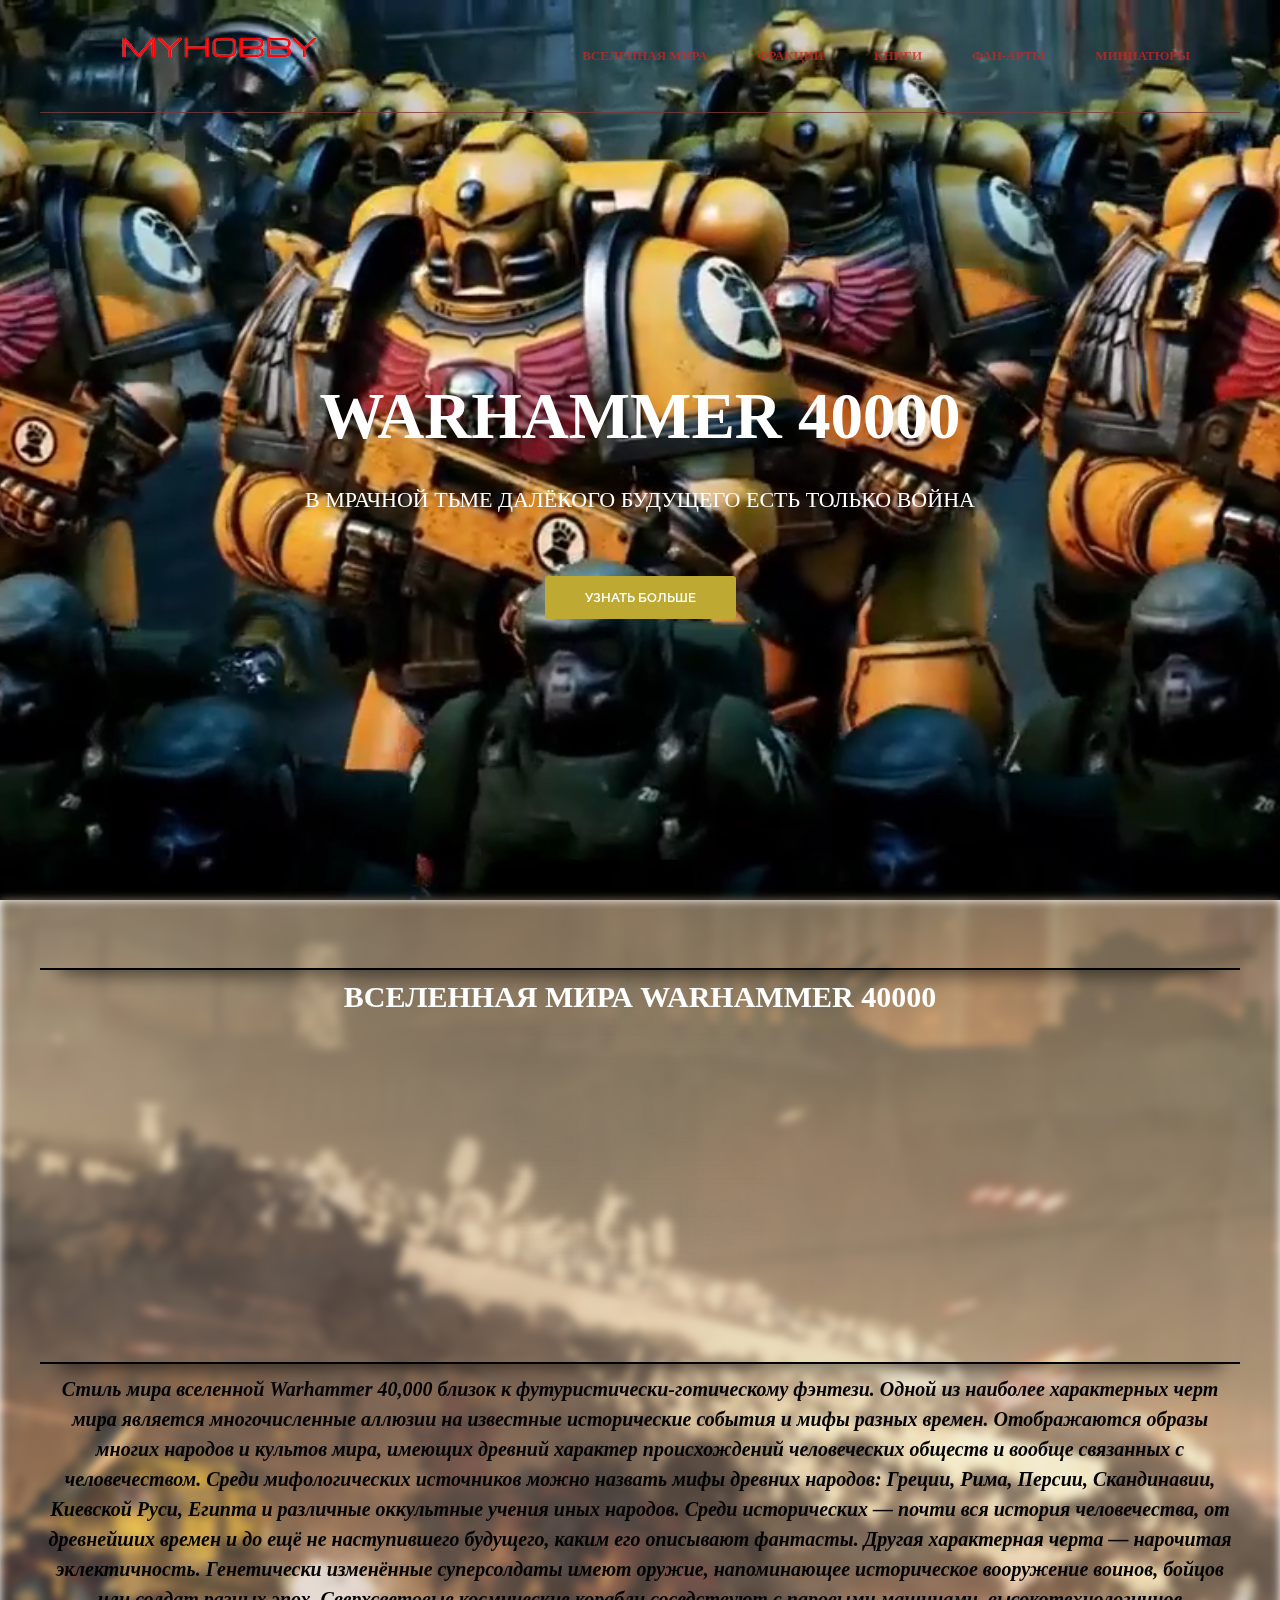
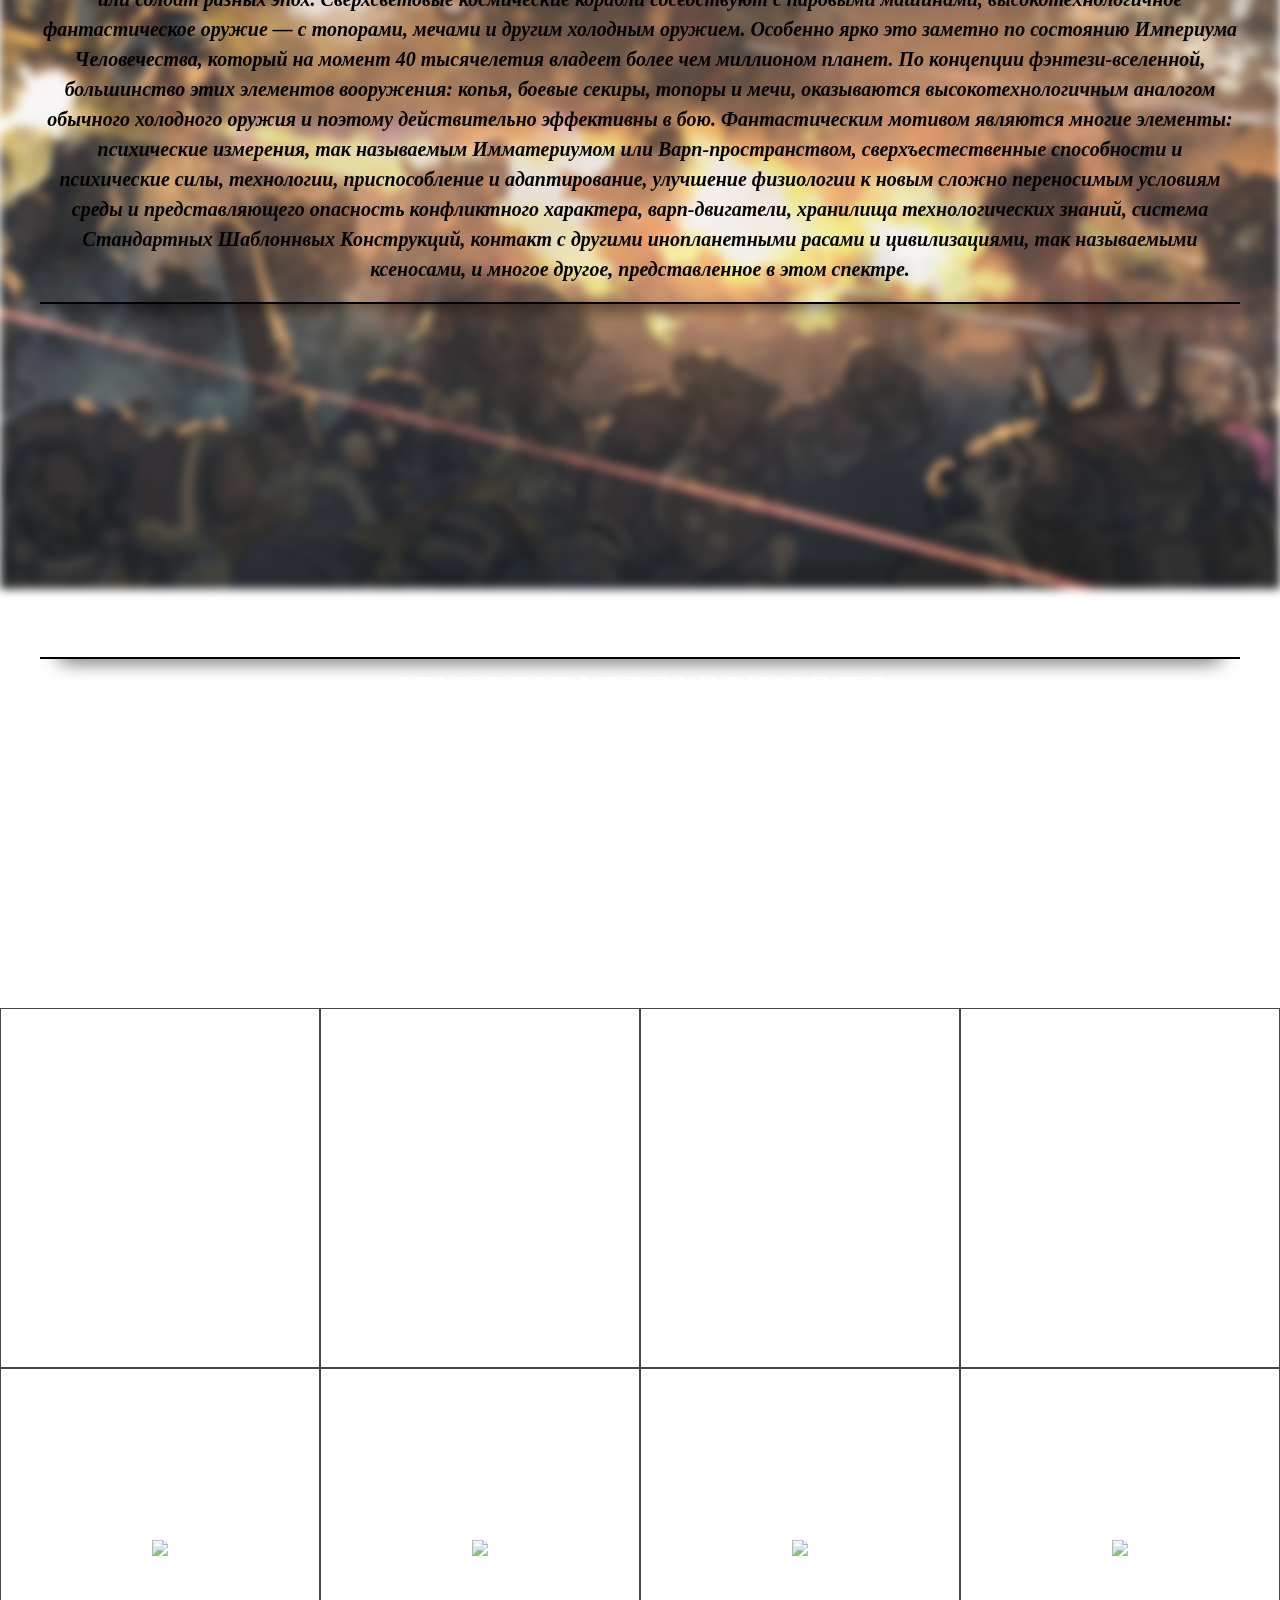
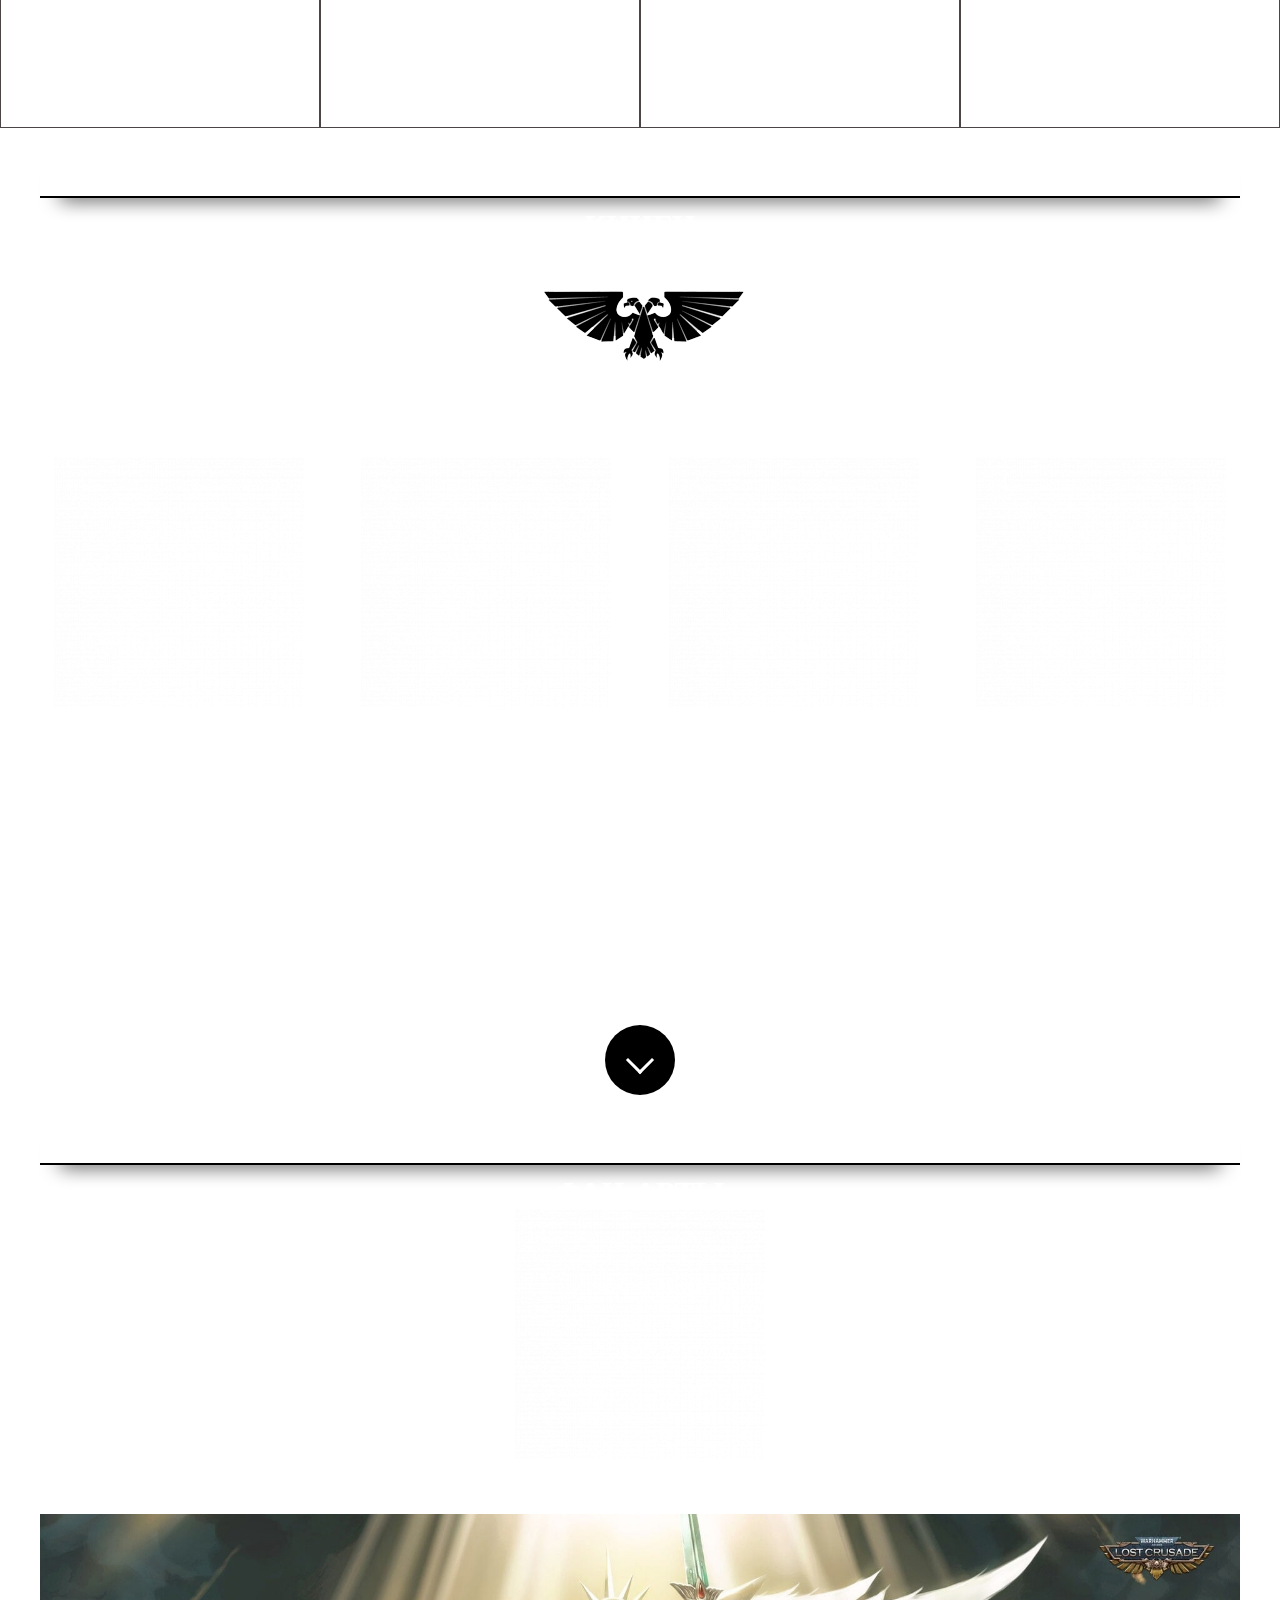
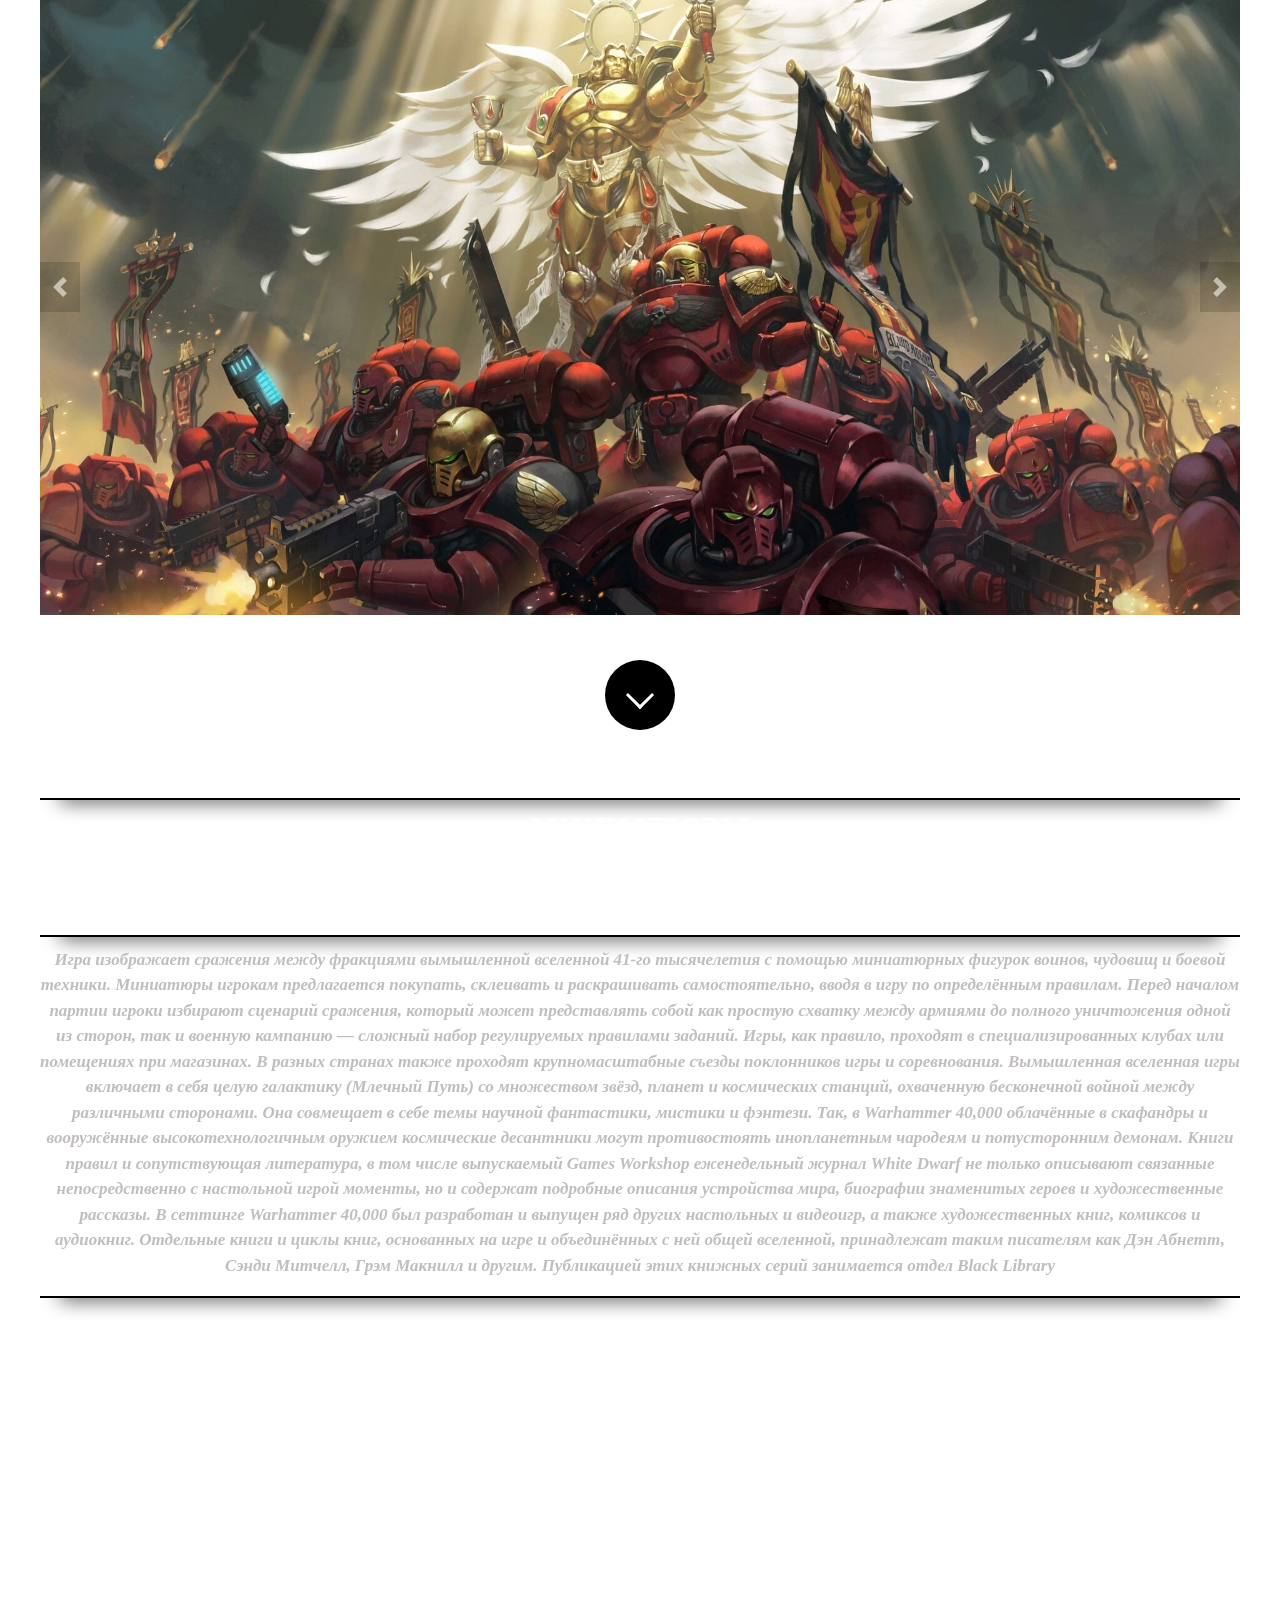
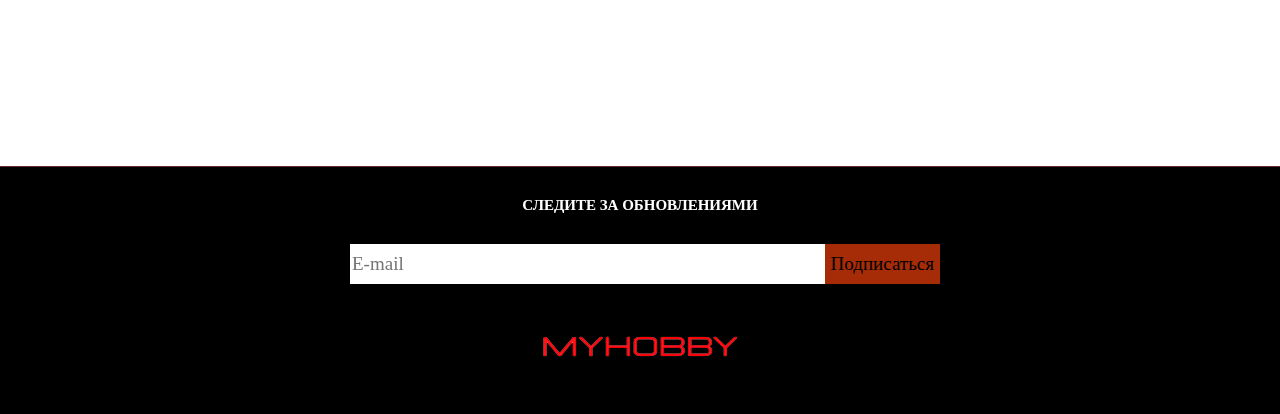
==== commit a23313ff: "Add files via upload" ====
--- a/index.html
+++ b/index.html
@@ -254,62 +254,62 @@
           </div>
     </div>
     <!--Button show arts-->
-    <button class="button__show"></button>
+    <button type="button" class="button__show"></button>
     <!-------------------->
-        <div class="gallery__arts">
+        <div class="gallery__arts" >
             <div class="gallery__inner">
-                <img class="arts__img" data-src="img/Guilliman_Sketch.jpg" src="img/1x1.png" alt="">
-            </div>
-            <div  class="gallery__inner">
-                <img class="arts__img" data-src="img/Leman.jpg" src="img/1x1.png" alt="">
-            </div>
-            <div  class="gallery__inner">
-                <img class="arts__img" data-src="img/Horus.jpg" src="img/1x1.png" alt="">
-            </div>
-            <div  class="gallery__inner">
-                    <img class="arts__img" data-src="img/Vulcan.jpg" src="img/1x1.png" alt="">
-            </div>
-            <div  class="gallery__inner">
-                <img class="arts__img" data-src="img/Lion.jpg" src="img/1x1.png" alt="">
-            </div>
-            <div  class="gallery__inner">
-                <img class="arts__img" data-src="img/Perturabo.jpg" src="img/1x1.png" alt="">
-            </div>
-            <div  class="gallery__inner">
-                <img class="arts__img" data-src="img/Fulgrim.jpg" src="img/1x1.png" alt="">
-            </div>
-            <div  class="gallery__inner">
-                <img class="arts__img" data-src="img/ConradKerz.jpg" src="img/1x1.png" alt="">
-            </div>
-            <div  class="gallery__inner">
-                <img class="arts__img" data-src="img/RogalDorn.jpg" src="img/1x1.png" alt="">
-            </div>
-            <div  class="gallery__inner">
-                <img class="arts__img" data-src="img/Sangunius.jpg" src="img/1x1.png" alt="">
-            </div>
-            <div  class="gallery__inner">
-                <img class="arts__img" data-src="img/Angron.jpg" src="img/1x1.png" alt="">
-            </div>
-            <div  class="gallery__inner">
-                <img class="arts__img" data-src="img/Lorgar.jpg" src="img/1x1.png" alt="">
-            </div>
-            <div  class="gallery__inner">
-                <img class="arts__img" data-src="img/Corax.jpg" src="img/1x1.png" alt="">
-            </div>
-            <div  class="gallery__inner">
-                <img class="arts__img" data-src="img/Han.jpg" src="img/1x1.png" alt="">
-            </div>
-            <div  class="gallery__inner">
-                <img class="arts__img" data-src="img/Magnus.jpg" src="img/1x1.png" alt="">
-            </div>
-            <div  class="gallery__inner">
-                    <img class="arts__img" data-src="img/Ferrus.jpg" src="img/1x1.png" alt="">
-            </div>
-            <div  class="gallery__inner">
-                <img class="arts__img" data-src="img/Alfa.jpg" src="img/1x1.png" alt="">
-            </div>
-            <div  class="gallery__inner">
-                    <img class="arts__img" data-src="img/Mortarion.jpg" src="img/1x1.png" alt="">
+                <img class="arts__img" src="img/Guilliman_Sketch.jpg"  alt="">
+            </div>
+            <div  class="gallery__inner">
+                <img class="arts__img" src="img/Leman.jpg"  alt="">
+            </div>
+            <div  class="gallery__inner">
+                <img class="arts__img" src="img/Horus.jpg" alt="">
+            </div>
+            <div  class="gallery__inner">
+                    <img class="arts__img" src="img/Vulcan.jpg" alt="">
+            </div>
+            <div  class="gallery__inner">
+                <img class="arts__img" src="img/Lion.jpg" alt="">
+            </div>
+            <div  class="gallery__inner">
+                <img class="arts__img" src="img/Perturabo.jpg"  alt="">
+            </div>
+            <div  class="gallery__inner">
+                <img class="arts__img" src="img/Fulgrim.jpg"  alt="">
+            </div>
+            <div  class="gallery__inner">
+                <img class="arts__img" src="img/ConradKerz.jpg"  alt="">
+            </div>
+            <div  class="gallery__inner">
+                <img class="arts__img" src="img/RogalDorn.jpg" alt="">
+            </div>
+            <div  class="gallery__inner">
+                <img class="arts__img" src="img/Sangunius.jpg"  alt="">
+            </div>
+            <div  class="gallery__inner">
+                <img class="arts__img" src="img/Angron.jpg"  alt="">
+            </div>
+            <div  class="gallery__inner">
+                <img class="arts__img" src="img/Lorgar.jpg" alt="">
+            </div>
+            <div  class="gallery__inner">
+                <img class="arts__img" src="img/Corax.jpg"  alt="">
+            </div>
+            <div  class="gallery__inner">
+                <img class="arts__img" src="img/Han.jpg"  alt="">
+            </div>
+            <div  class="gallery__inner">
+                <img class="arts__img" src="img/Magnus.jpg"  alt="">
+            </div>
+            <div  class="gallery__inner">
+                    <img class="arts__img" src="img/Ferrus.jpg"  alt="">
+            </div>
+            <div  class="gallery__inner">
+                <img class="arts__img" src="img/Alfa.jpg"  alt="">
+            </div>
+            <div  class="gallery__inner">
+                    <img class="arts__img" src="img/Mortarion.jpg"  alt="">
             </div>
         </div>
 </section><!--/Arts-->
--- a/CSS/style.css
+++ b/CSS/style.css
@@ -562,16 +562,23 @@
 }
 
 .gallery__arts {
-    display: none;
+    visibility: hidden;
+    overflow: hidden;
+    opacity: 0;
+    width: 100%;
+    transition: all 0.5s ease;
+    height: 0;
 }
 
 .gallery__arts._active {
-    display: block;
+    visibility: visible;
+    opacity: 1;
+    height: auto;
     display: flex;
     flex-wrap: wrap;
     margin-top: 50px;
+    height: 100%;
     justify-content: center;
-    transition: .1s;
 }
 
 .gallery__inner {
@@ -742,14 +749,18 @@
     /* Nav */
 
     .hobby__nav  {
-        display: none;
+        visibility: hidden;
+        opacity: 0;
+        width: 100%;
+        transition: all 1s ease;
         position: absolute;
     }
 
     /* Burger-menu*/
 
     .hobby__nav._active {
-        display: block;
+        visibility: visible;
+        opacity: 1;
         background-color: black;
         margin: 50px 0 0 0;
         width: 100%;
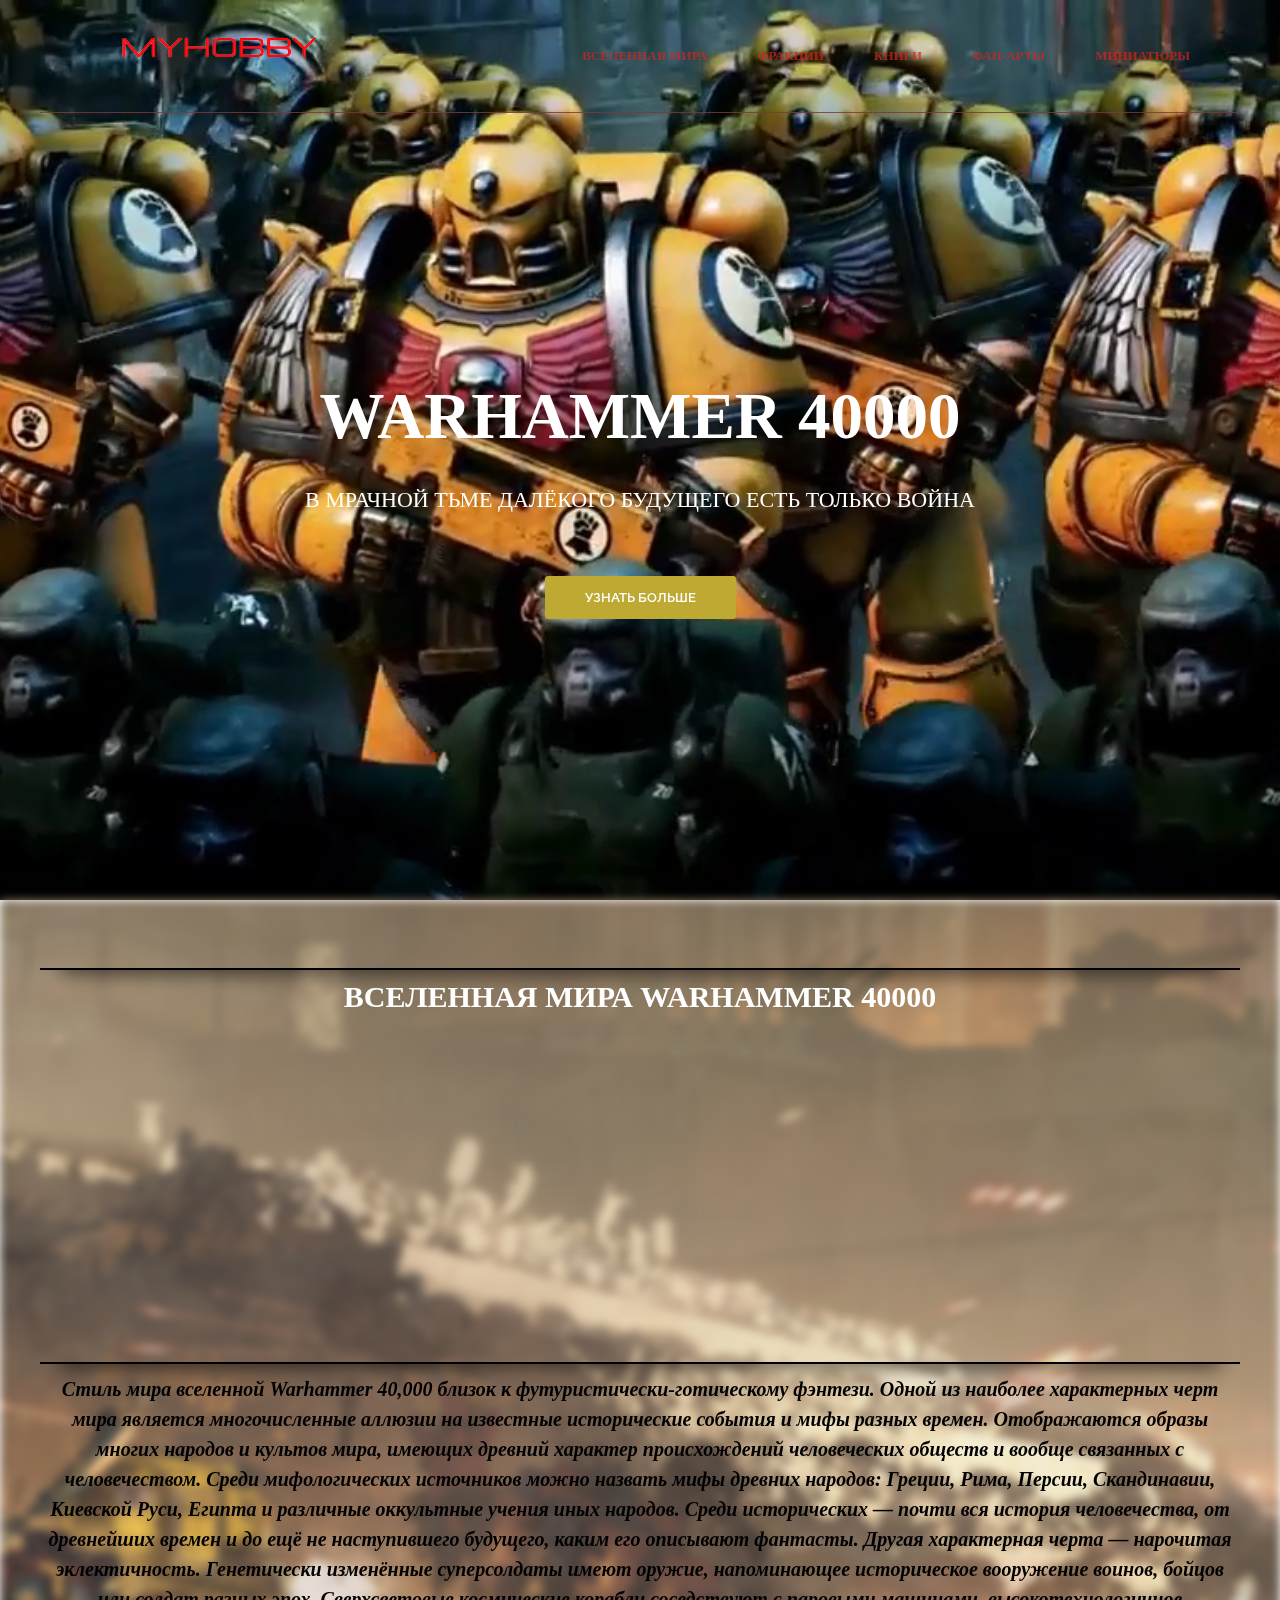
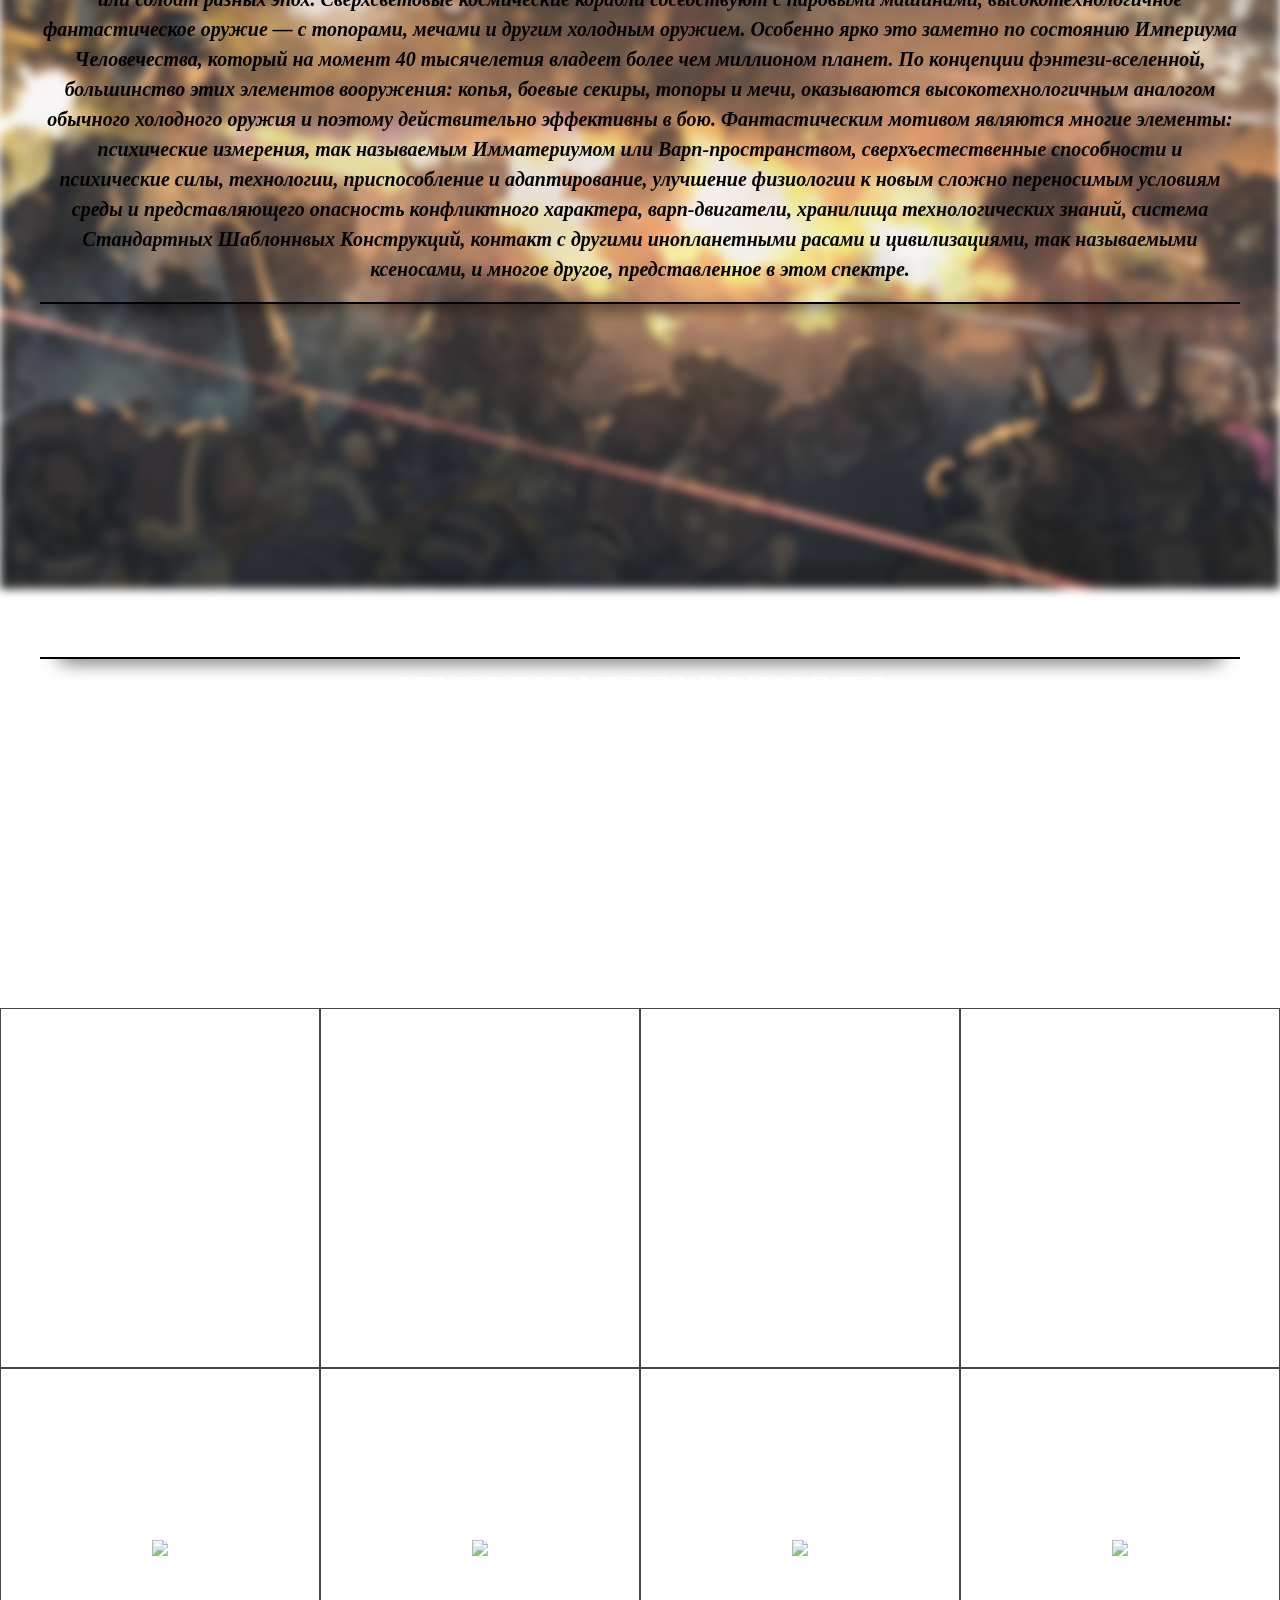
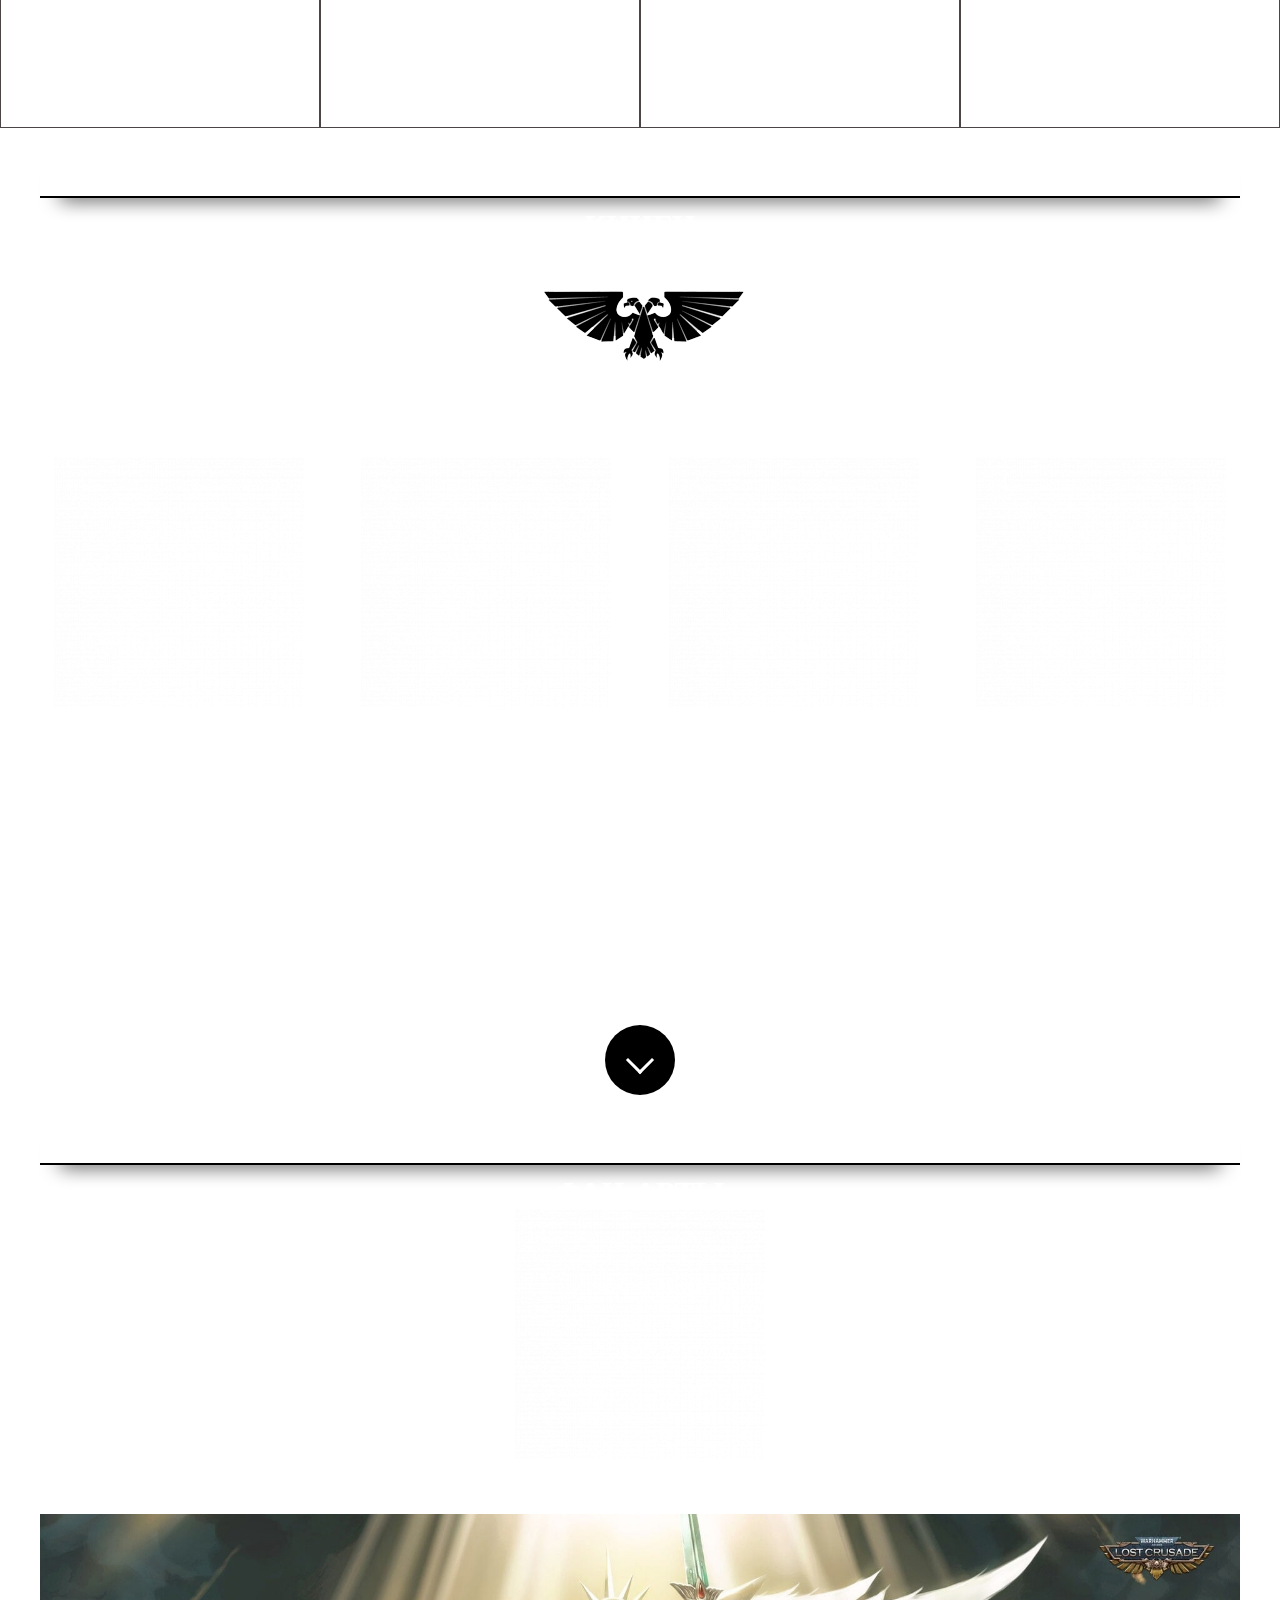
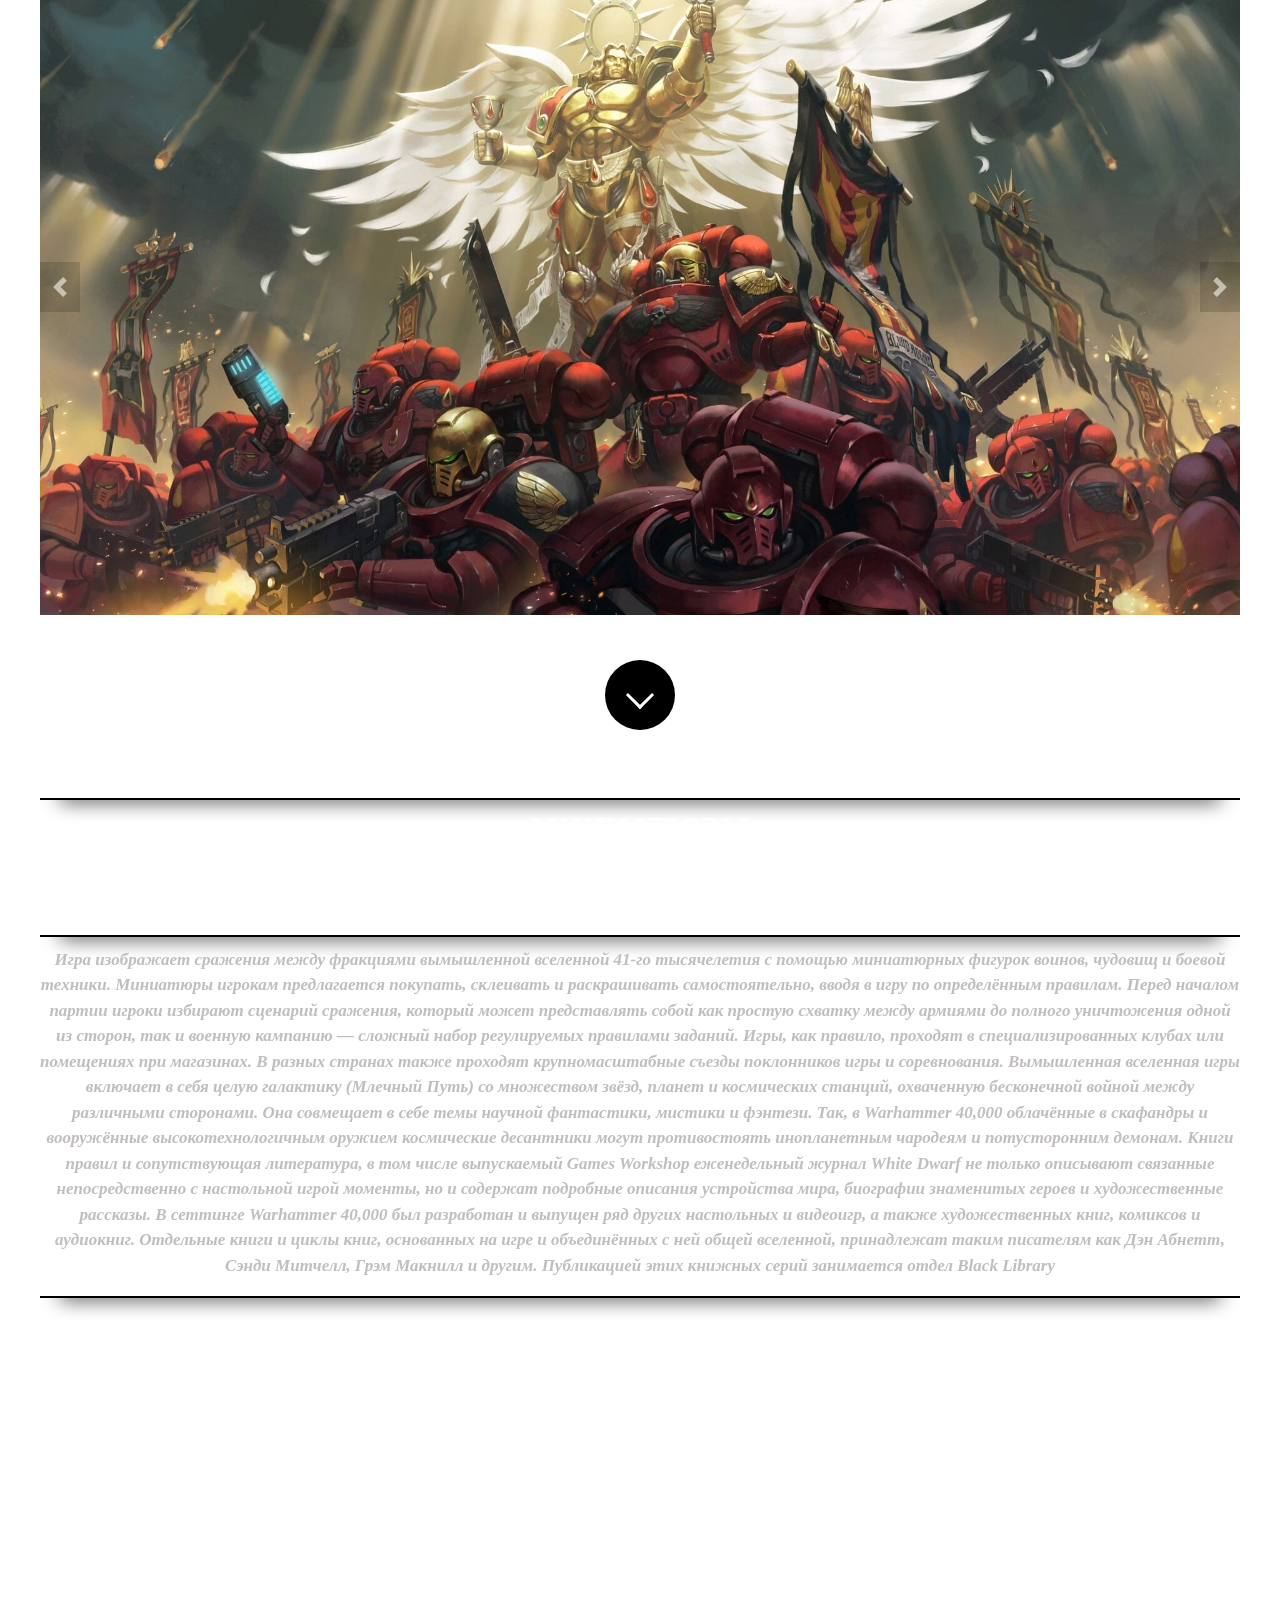
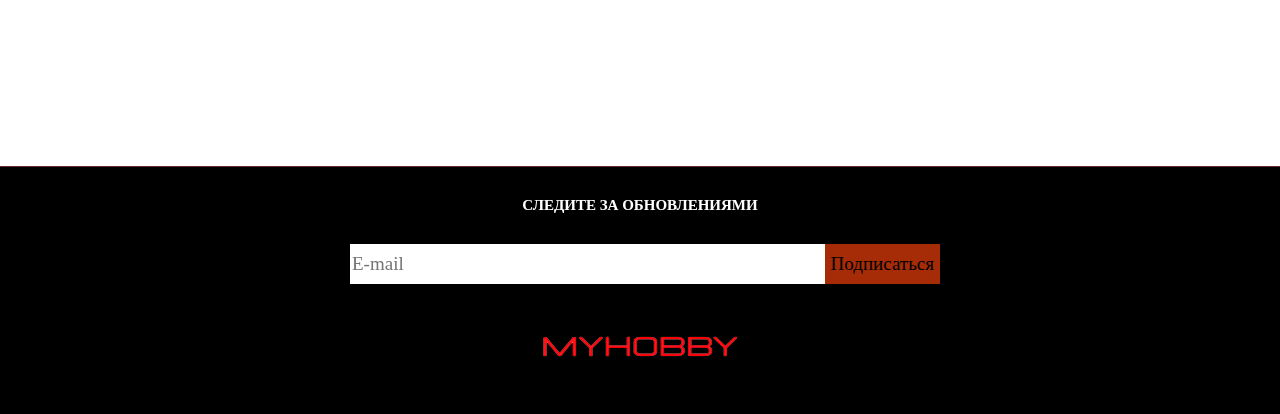
==== commit 6e0faf50: "Add files via upload" ====
--- a/index.html
+++ b/index.html
@@ -82,64 +82,80 @@
     </div>
     <div class="factions">
         <div class="factions__item">
-            <img class="factions__img" data-src="img/factions-1.jpg" src="img/1x1.png" alt="">
-            <div class="factions__content">
-                <h3 class="factions__name">ИМПЕРИУМ ЧЕЛОВЕЧЕСТВА</h3>
-                    <p class="factions__text">Галактическая империя, <br> объединившая подавляющее 
-                            <br>  большинство людей в галактике</p>
-            </div>
-        </div>
-        <div class="factions__item">
-            <img class="factions__img" data-src="img/factions-2.png" src="img/1x1.png" alt="">
-            <div class="factions__content">
-                <h3 class="factions__name">ХАОС</h3>
-                <p class="factions__text">Хаос — бесконечный океан духовной и эмоциональной энергии, <br>который наполняет варп.<br>
-                <br>Хаосом првят четыре сущности,так называвемые-Боги Хаоса<br></p>
-            </div>
-        </div>
-        <div class="factions__item">
-            <img class="factions__img" data-src="img/factions-3.png" src="img/1x1.png"  alt="">
-            <div class="factions__content">
-                    <h3 class="factions__name">ЭЛЬДАР</h3>
-                    <p class="factions__text">Загадочная раса, странствующая среди звёзд. 
-                        <br>Последние выжившие потомки некогда великой империи, разрушенной до основания.<br></p>
-            </div>
-        </div>
-        <div class="factions__item">
+            <a href="factions.html" target="_blank">
+                <img class="factions__img" data-src="img/factions-1.jpg" src="img/1x1.png" alt="">
+                <div class="factions__content">
+                    <h3 class="factions__name">ИМПЕРИУМ ЧЕЛОВЕЧЕСТВА</h3>
+                        <p class="factions__text">Галактическая империя, <br> объединившая подавляющее 
+                                <br>  большинство людей в галактике</p>
+                </div>
+            </a>
+            </div>
+        <div class="factions__item">
+            <a href="factions.html" target="_blank">
+                <img class="factions__img" data-src="img/factions-2.png" src="img/1x1.png" alt="">
+                <div class="factions__content">
+                    <h3 class="factions__name">ХАОС</h3>
+                    <p class="factions__text">Хаос — бесконечный океан духовной и эмоциональной энергии, <br>который наполняет варп.<br>
+                    <br>Хаосом првят четыре сущности,так называвемые-Боги Хаоса<br></p>
+                </div>
+            </a>
+        </div>
+        <div class="factions__item">
+            <a href="factions.html" target="_blank">
+                <img class="factions__img" data-src="img/factions-3.png" src="img/1x1.png"  alt="">
+                <div class="factions__content">
+                        <h3 class="factions__name">ЭЛЬДАР</h3>
+                        <p class="factions__text">Загадочная раса, странствующая среди звёзд. 
+                            <br>Последние выжившие потомки некогда великой империи, разрушенной до основания.<br></p>
+                </div>
+            </a>
+        </div>
+        <div class="factions__item">
+            <a href="factions.html" target="_blank">
                 <img class="factions__img" data-src="img/factions-4.png" src="img/1x1.png" alt="">
                 <div class="factions__content">
                     <h3 class="factions__name">НЕКРОНЫ</h3>
                     <p class="factions__text">Древние механические существа, <br>бывшие когда-то расой некронтир.<br></p>
                 </div>
-        </div>
-        <div class="factions__item">
-            <img class="factions__img" data-src="img/factions-5.png" src="img/1x1.png alt=">
-                <div class="factions__content">
-                    <h3 class="factions__name">ОРКИ</h3>
-                    <p class="factions__text">Раса, <br>сосредоточенная на цели драться и побеждать<br> снова и снова.</p>
-                </div>
-        </div>
-        <div class="factions__item">
-            <img class="factions__img" data-src="img/factions-6.png" src="img/1x1.png alt=">
-            <div class="factions__content">
-                <h3 class="factions__name">ТИРАНИДЫ</h3>
-                <p class="factions__text">Существа, объединённые единым разумом, <br>пришедшие в галактику из далёкого космоса<br> 
-                    с единственной целью-пожрать всё живое. </p>
-            </div>
-        </div>
-        <div class="factions__item">
-            <img class="factions__img" data-src="img/factions-7.png" src="img/1x1.png alt=">
-            <div class="factions__content">
-                <h3 class="factions__name">ТЁМНЫЕ ЭЛЬДАР</h3>
-                <p class="factions__text">Пираты и разбойники с чёрным сердцем, и для них все обитатели Галактики не более чем скот, который можно забивать, когда вздумается.</p>
-            </div>
-        </div>
-        <div class="factions__item">
-            <img class="factions__img" data-src="img/factions-8.png" src="img/1x1.png alt=">
-            <div class="factions__content">
-                <h3 class="factions__name">ИМПЕРИЯ ТАУ</h3>
-                <p class="factions__text">Эта империя была создана кастой эфирных, которая руководит ей во имя идеологии Высшего Блага.</p>
-            </div>
+            </a>
+        </div>
+        <div class="factions__item">
+            <a href="factions.html" target="_blank">
+                <img class="factions__img" data-src="img/factions-5.png" src="img/1x1.png alt=">
+                    <div class="factions__content">
+                        <h3 class="factions__name">ОРКИ</h3>
+                        <p class="factions__text">Раса, <br>сосредоточенная на цели драться и побеждать<br> снова и снова.</p>
+                    </div>
+            </a>
+        </div>
+        <div class="factions__item">
+            <a href="factions.html" target="_blank">
+                <img class="factions__img" data-src="img/factions-6.png" src="img/1x1.png alt=">
+                <div class="factions__content">
+                    <h3 class="factions__name">ТИРАНИДЫ</h3>
+                    <p class="factions__text">Существа, объединённые единым разумом, <br>пришедшие в галактику из далёкого космоса<br> 
+                        с единственной целью-пожрать всё живое. </p>
+                </div>
+            </a>
+        </div>
+        <div class="factions__item">
+            <a href="factions.html" target="_blank">
+                <img class="factions__img" data-src="img/factions-7.png" src="img/1x1.png alt=">
+                <div class="factions__content">
+                    <h3 class="factions__name">ТЁМНЫЕ ЭЛЬДАР</h3>
+                    <p class="factions__text">Пираты и разбойники с чёрным сердцем, и для них все обитатели Галактики не более чем скот, который можно забивать, когда вздумается.</p>
+                </div>
+            </a>
+        </div>
+        <div class="factions__item">
+            <a href="factions.html" target="_blank">
+                <img class="factions__img" data-src="img/factions-8.png" src="img/1x1.png alt=">
+                <div class="factions__content">
+                    <h3 class="factions__name">ИМПЕРИЯ ТАУ</h3>
+                    <p class="factions__text">Эта империя была создана кастой эфирных, которая руководит ей во имя идеологии Высшего Блага.</p>
+                </div>
+            </a>
         </div>
     </div><!--/factions-->
 </section><!--factions__block-->
--- a/CSS/style.css
+++ b/CSS/style.css
@@ -73,7 +73,7 @@
     font-size: 13px;
     font-weight: 700;
     text-transform: uppercase;
-    
+
 }
 
 
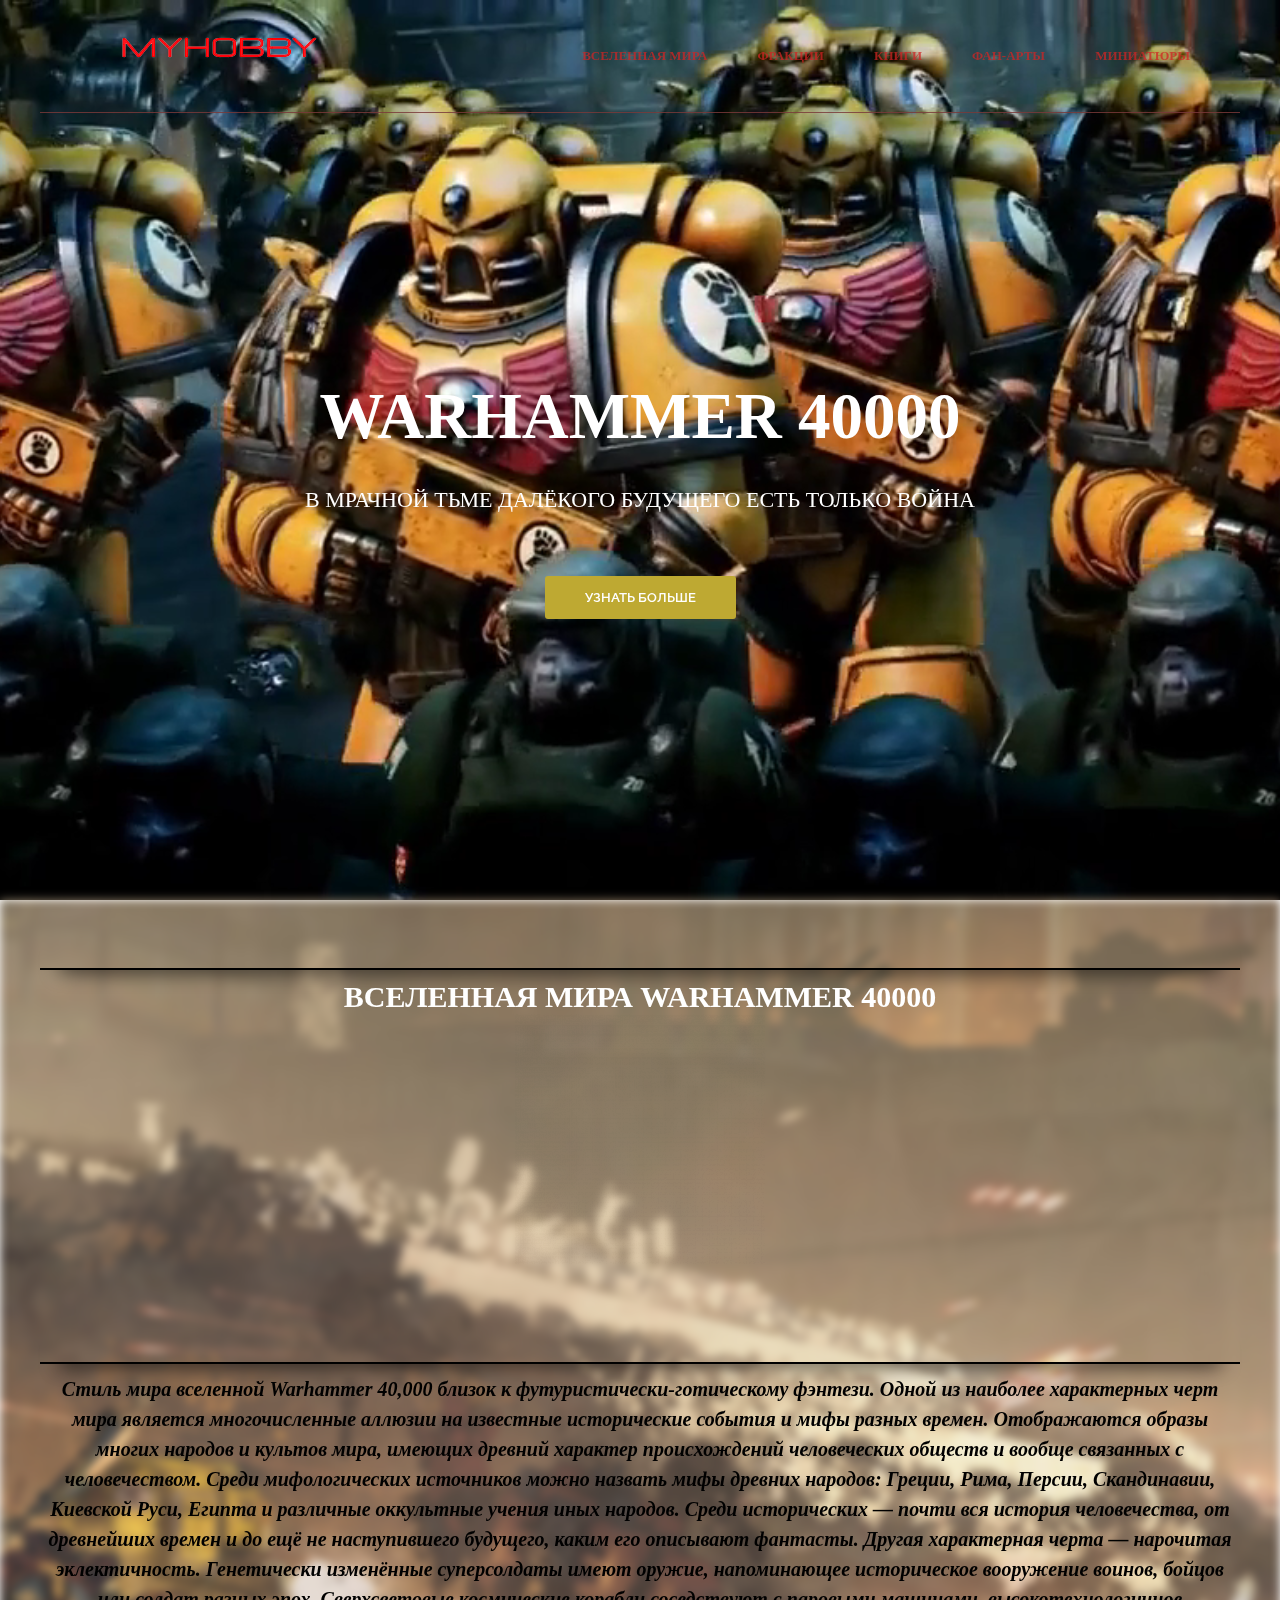
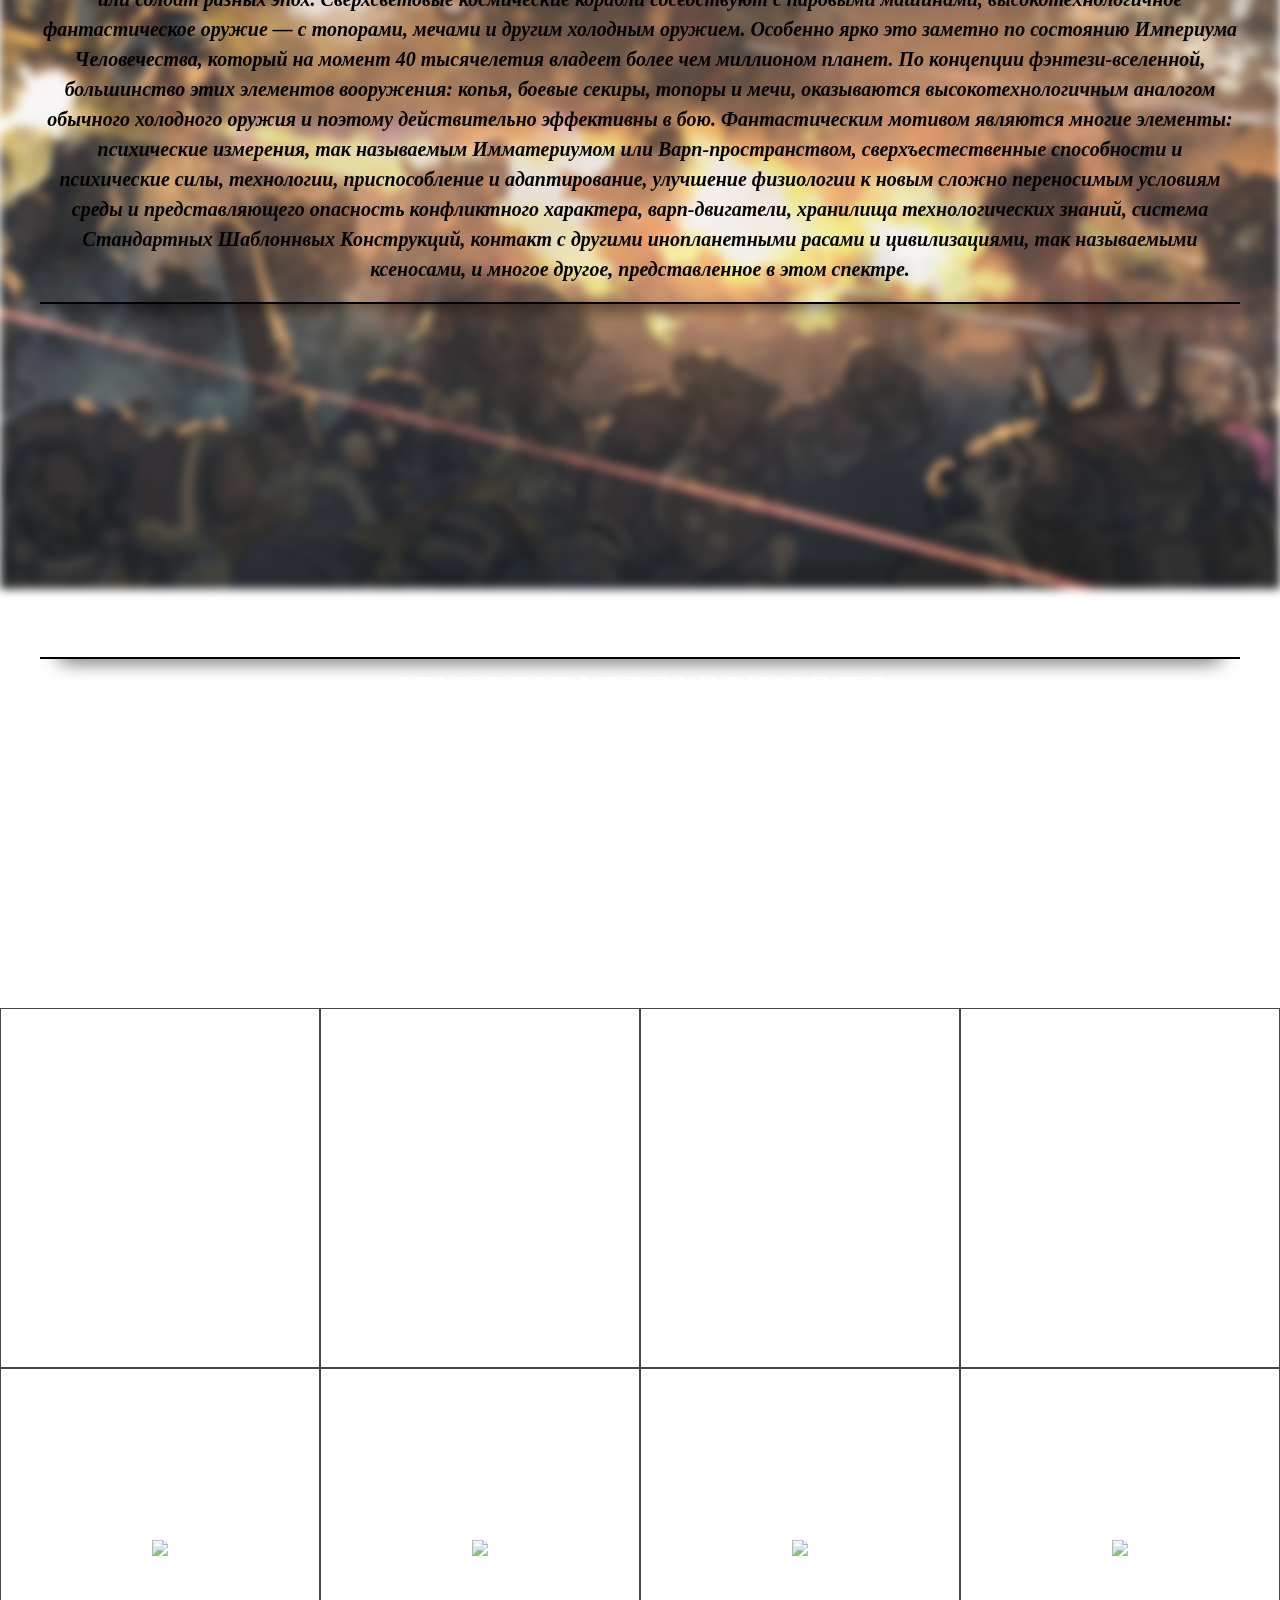
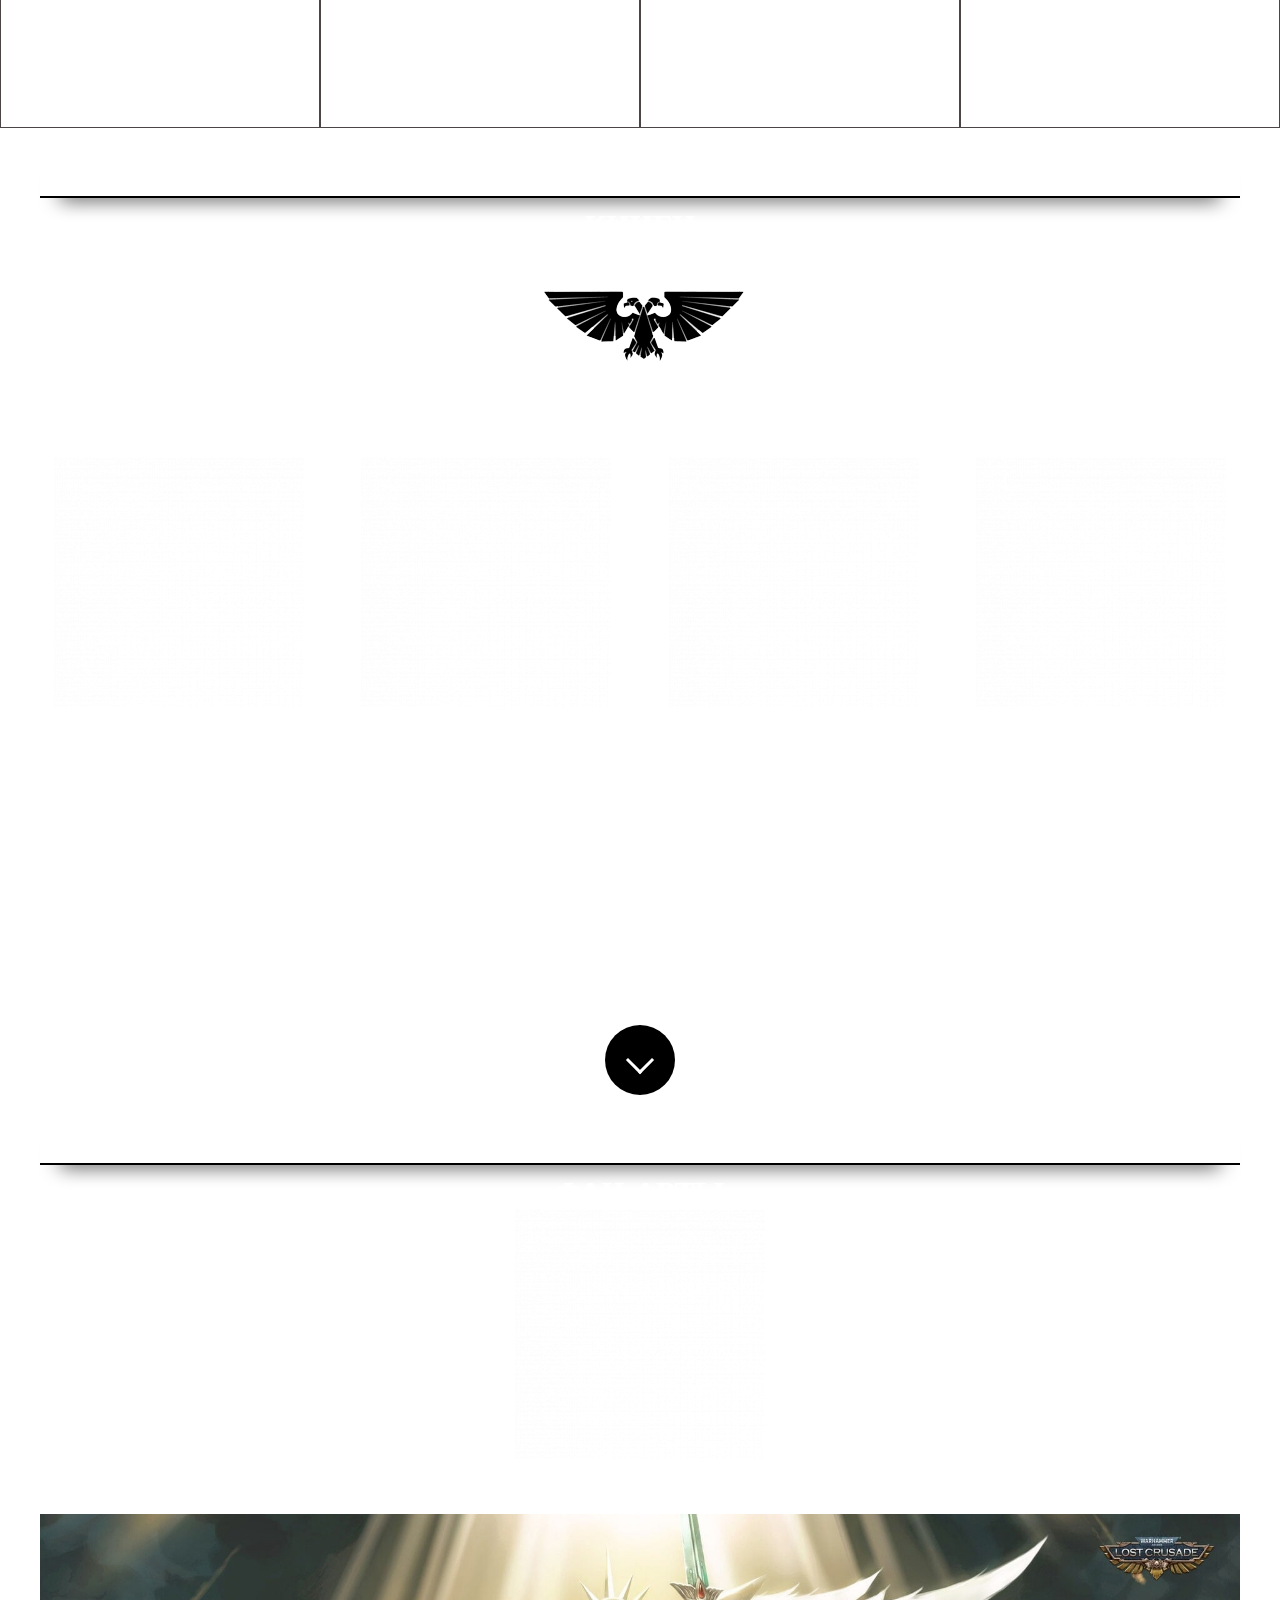
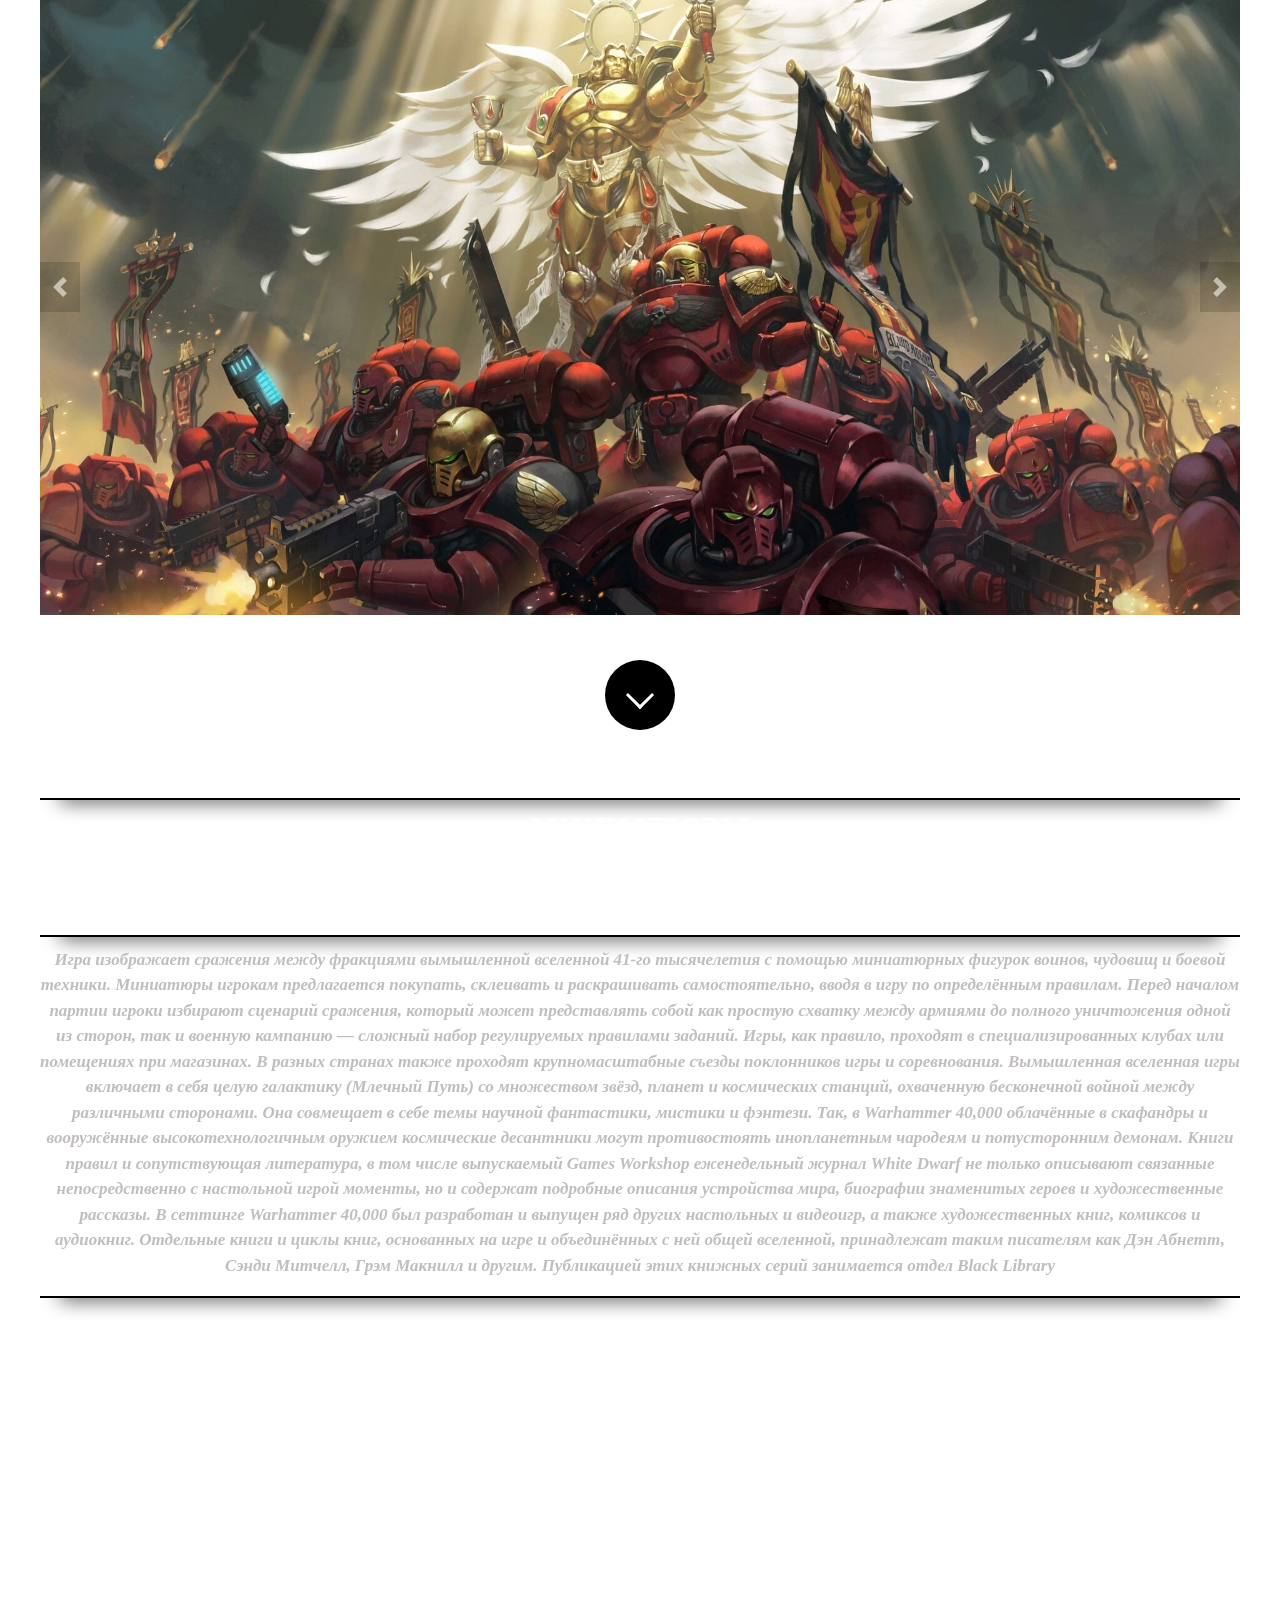
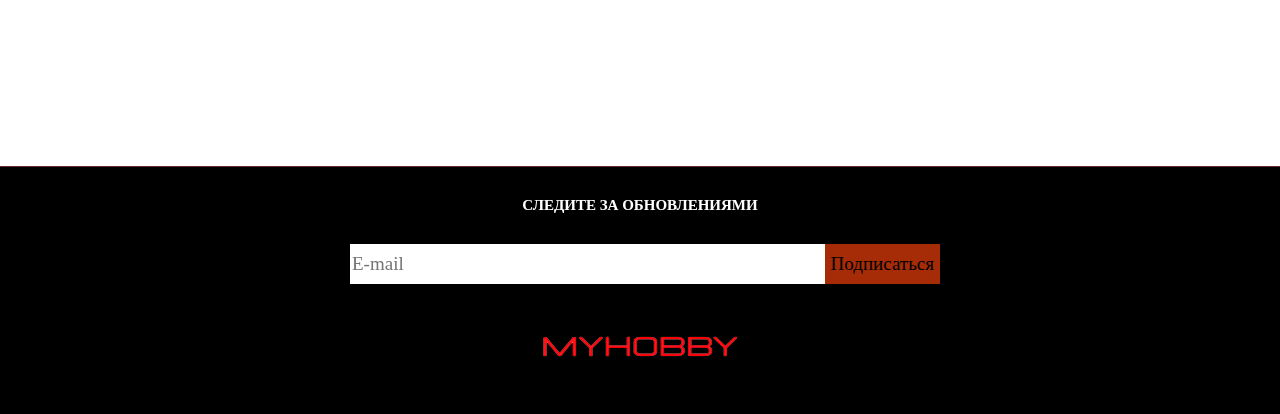
==== commit 7d35fb69: "Add files via upload" ====
--- a/index.html
+++ b/index.html
@@ -49,6 +49,7 @@
 </div>
 
 <!--DESCRIPTION-->
+<main>
 <section class="description" id="Description">
     <div class="container">
         <div class="title__inner">
@@ -357,10 +358,8 @@
         </div>
     </div><!--/Container-->
 
-
-
-    
 </section>
+</main>
 <!--Footer-->
 
 <footer class="footer">
--- a/CSS/style.css
+++ b/CSS/style.css
@@ -433,11 +433,21 @@
 }
 
 .books__list {
-    display: none;
+    visibility: hidden;
+    overflow: hidden;
+    opacity: 0;
+    width: 100%;
+    transition: all.5s ease-out;
+    height: 0;  
 }
 
 .books__list._active {
-    display: block;
+    visibility: visible;
+    overflow: hidden;
+    opacity: 1;
+    width: 100%;
+    transition: all .5s ease-out;
+    height: auto;
 }
 
 .books {
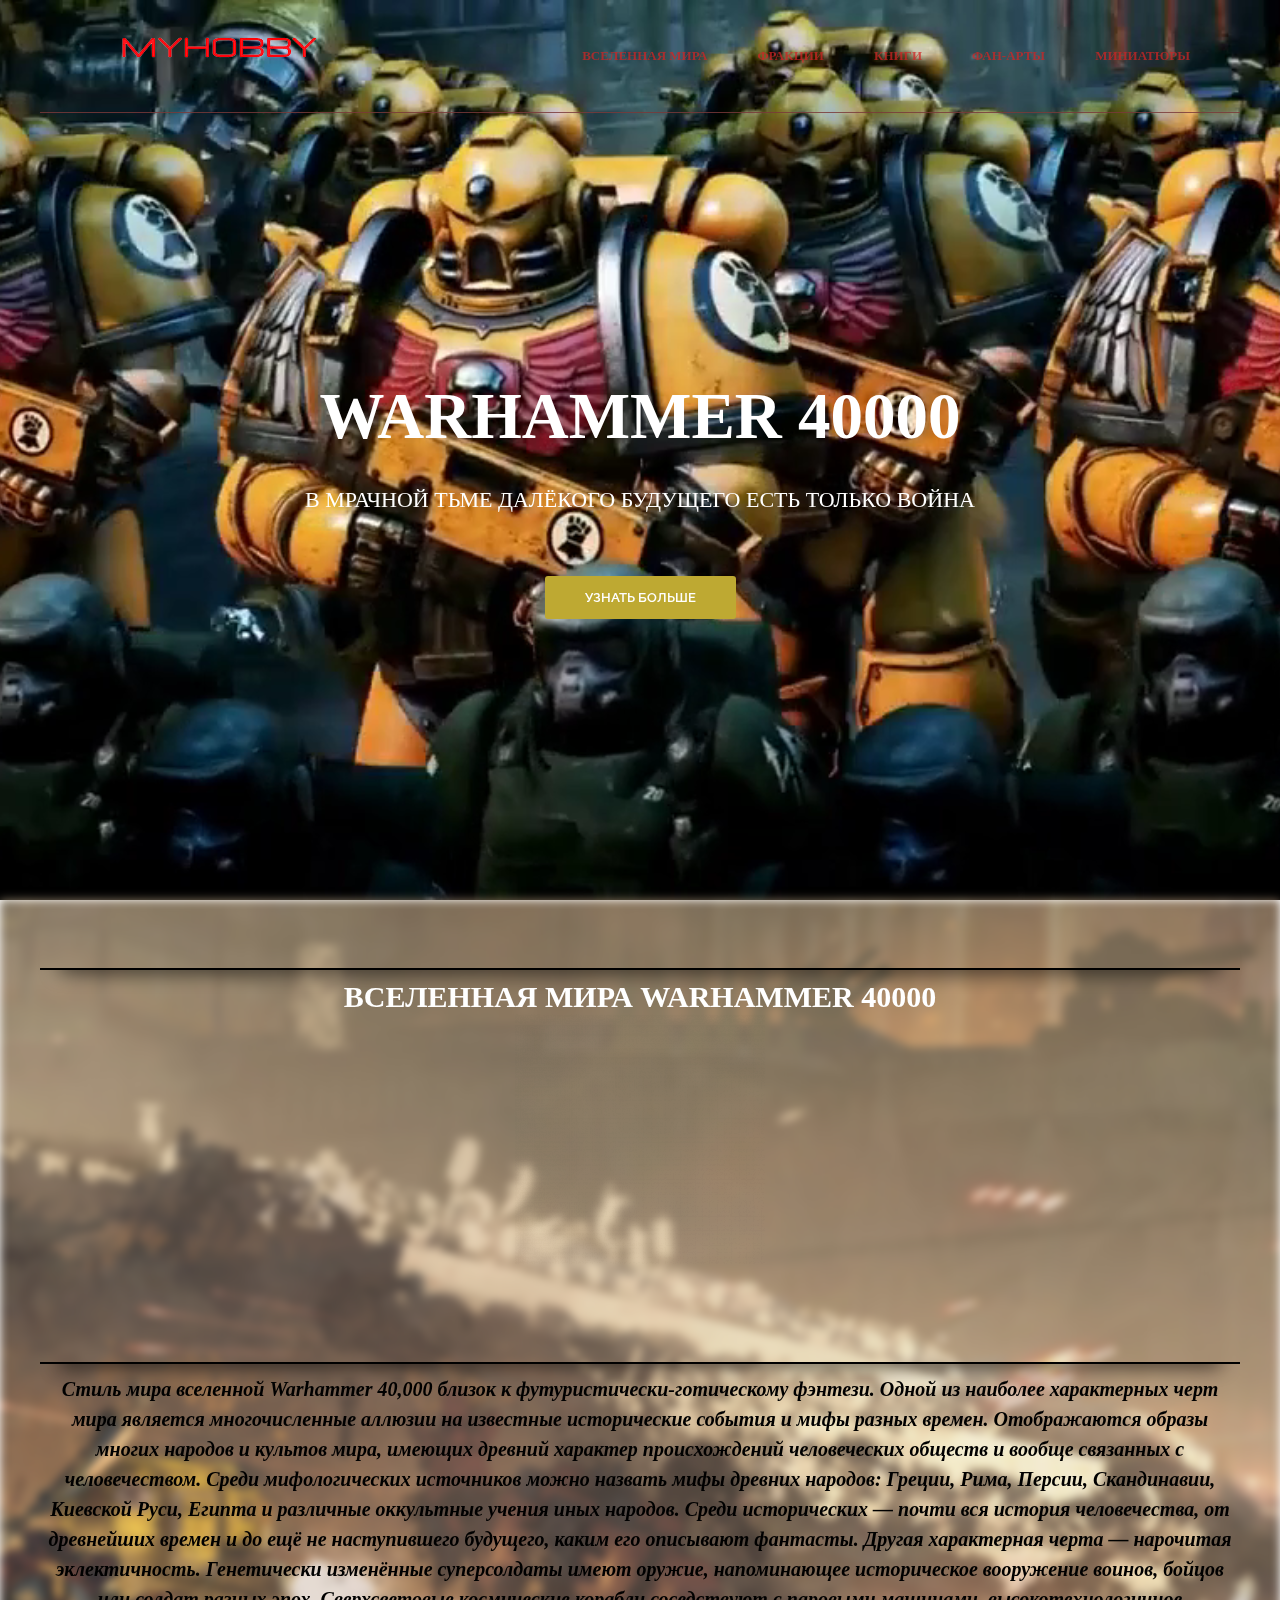
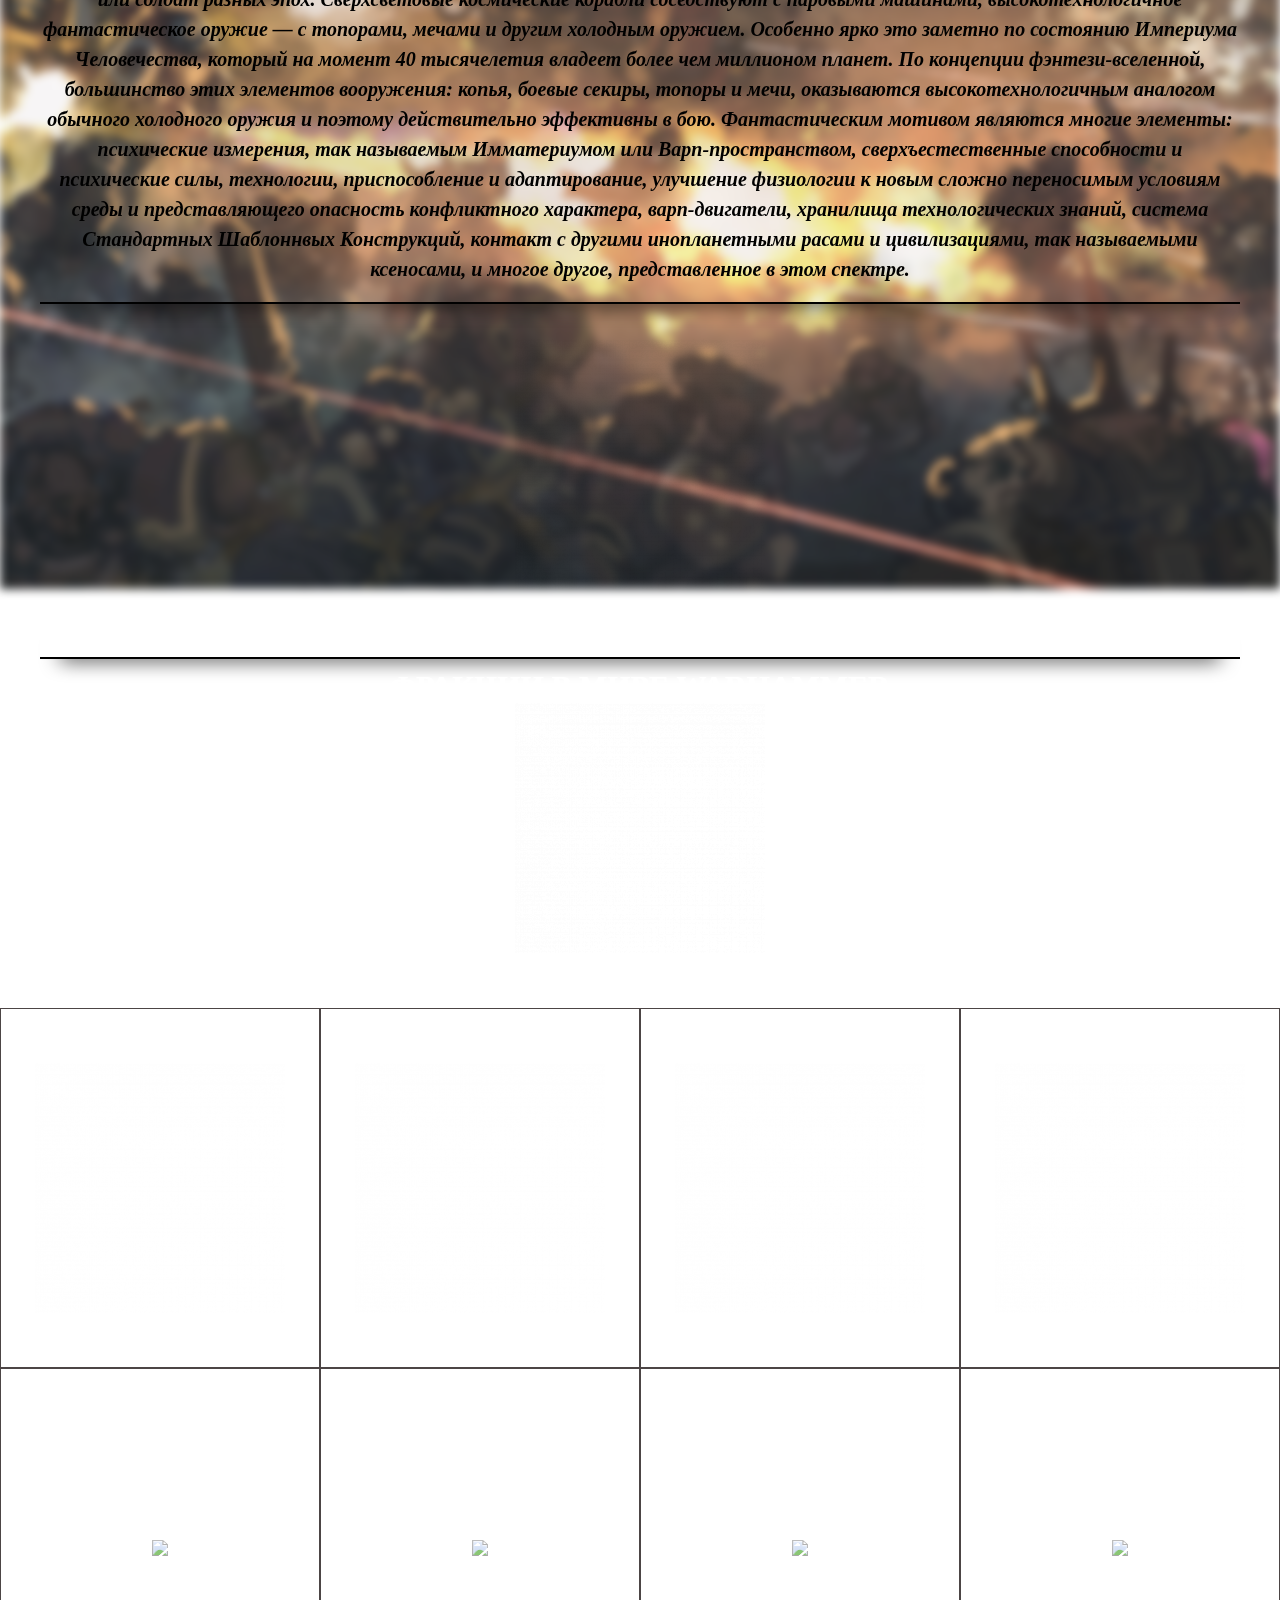
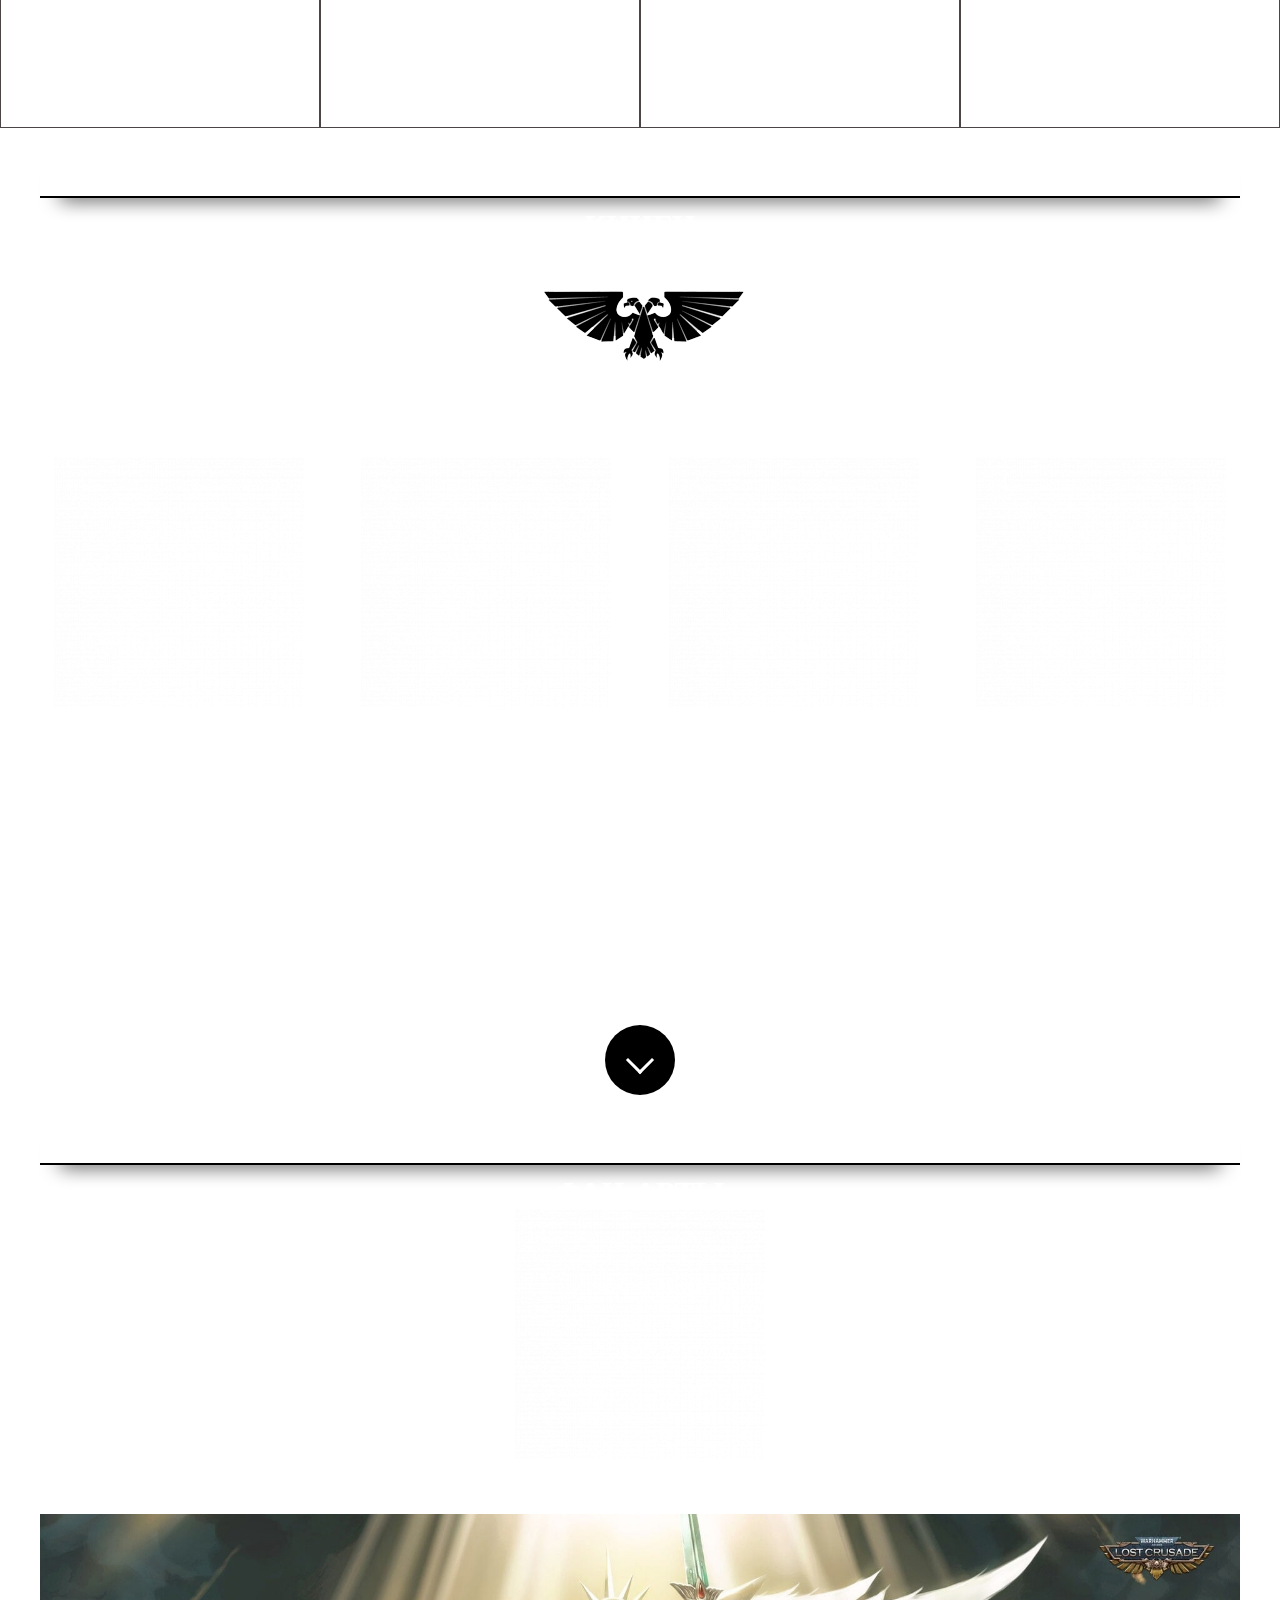
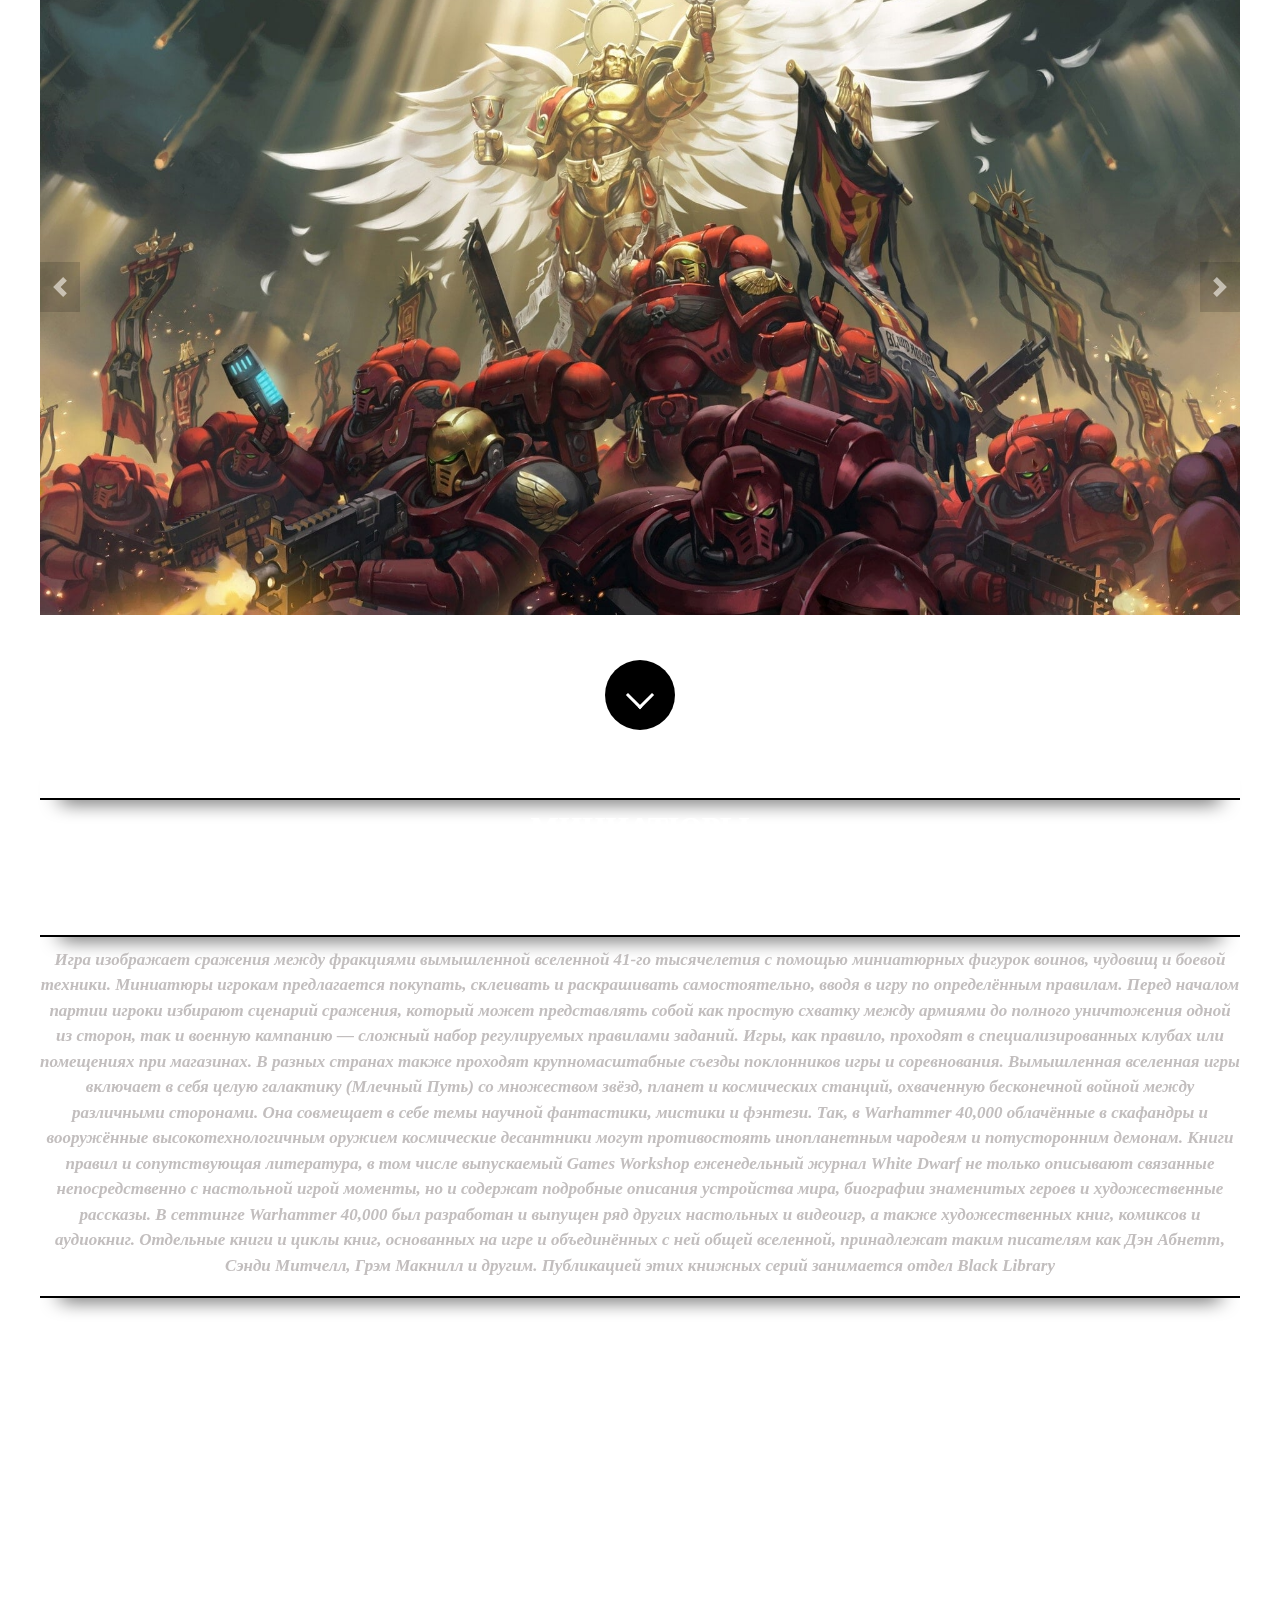
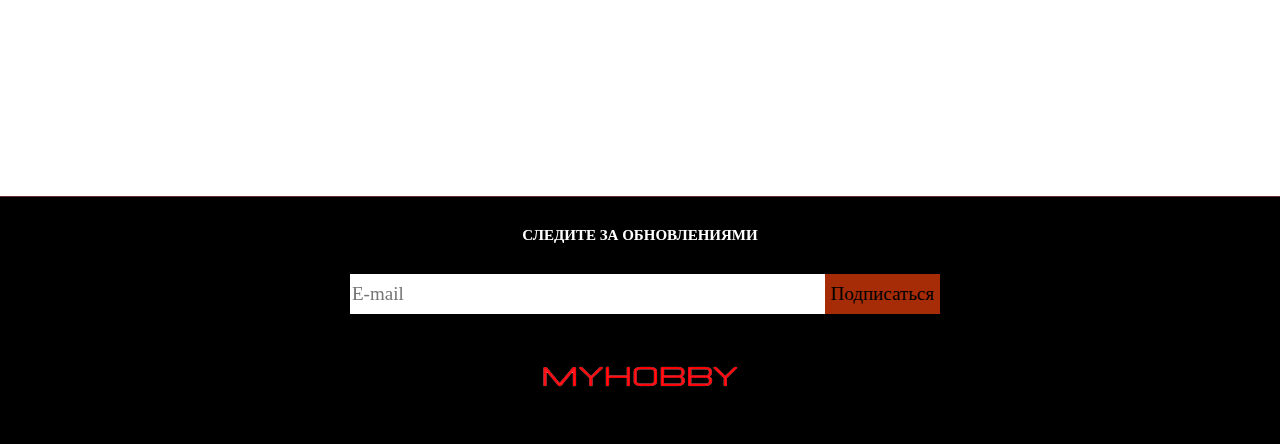
==== commit 70a9d5a2: "Add files via upload" ====
--- a/index.html
+++ b/index.html
@@ -37,7 +37,7 @@
 <!--INTRO-->
 <div class="intro">
     <div class="intro__media">
-        <video class="intro__media-video" src="videos/BgIntro.mp4" autoplay muted loop></video>
+        <video class="intro__media-video" src="img/videos/BgIntro.mp4" autoplay muted loop></video>
     </div>
        <div class="intro__inner">
           <h1 class="intro__title">WARHAMMER 40000</h1>
@@ -268,7 +268,7 @@
             </div>
             <a class="slider__control slider__control_prev" href="#" role="button" data-slide="prev"></a>
             <a class="slider__control slider__control_next" href="#" role="button" data-slide="next"></a>
-          </div>
+        </div>
     </div>
     <!--Button show arts-->
     <button type="button" class="button__show"></button>
@@ -366,8 +366,8 @@
     <div class="container">
  <!--Submit Form-->
         <h2 class="submit__title">Следите за обновлениями</h2>
-        <form action="#" class="form__sub">
-            <input type="text" class="input__email" placeholder="E-mail" required>
+        <form action="#" class="form__sub" method="post">
+            <input type="email" class="input__email" placeholder="E-mail" required>
             <button type="submit" class="button__submit" >Подписаться</button>
         </form>
         <img src="img/logo.png" class="footer__logo" alt="">
--- a/CSS/style.css
+++ b/CSS/style.css
@@ -249,6 +249,10 @@
 	box-shadow: 0 20px 20px -20px rgb(0, 0, 0);
 }
 
+.description-text__inner {
+ overflow: hidden;
+}
+
 .description__text {
     font-family: 'Gothic';
     font-size: 20px;
@@ -259,7 +263,21 @@
     color: black;
     text-align: center;
     font-style: italic;
-}
+    animation-duration: 4s;
+    animation-name: slidein;
+}
+
+@keyframes slidein {
+    from {
+      margin-left: 100%;
+      width: 100%;
+    }
+  
+    to {
+      margin-left: 0%;
+      width: 100%;
+    }
+  }
 
 .description__text::before,
 .description__text::after {
@@ -437,7 +455,7 @@
     overflow: hidden;
     opacity: 0;
     width: 100%;
-    transition: all.5s ease-out;
+    transition: all .5s ease-out;
     height: 0;  
 }
 
@@ -627,6 +645,10 @@
 	box-shadow: 0 20px 20px -20px rgb(0, 0, 0);
 }
 
+.paint__inner {
+    overflow: hidden;
+}
+
 .paint__information {
     text-align: center;
     margin: 0 0 30px 0;
@@ -636,6 +658,8 @@
     font-weight: 600;
     font-style: italic;
     color: rgb(194, 190, 190);
+    animation-duration: 4s;
+    animation-name: slidein;
 }
 
 .paint__information::before,
@@ -650,7 +674,10 @@
 	border: none;
 	border-bottom: 2px solid #000000;
 	box-shadow: 0 20px 20px -20px rgb(0, 0, 0);
-}
+    
+}
+
+
 
 .paint__title {
     margin: 30px 0;
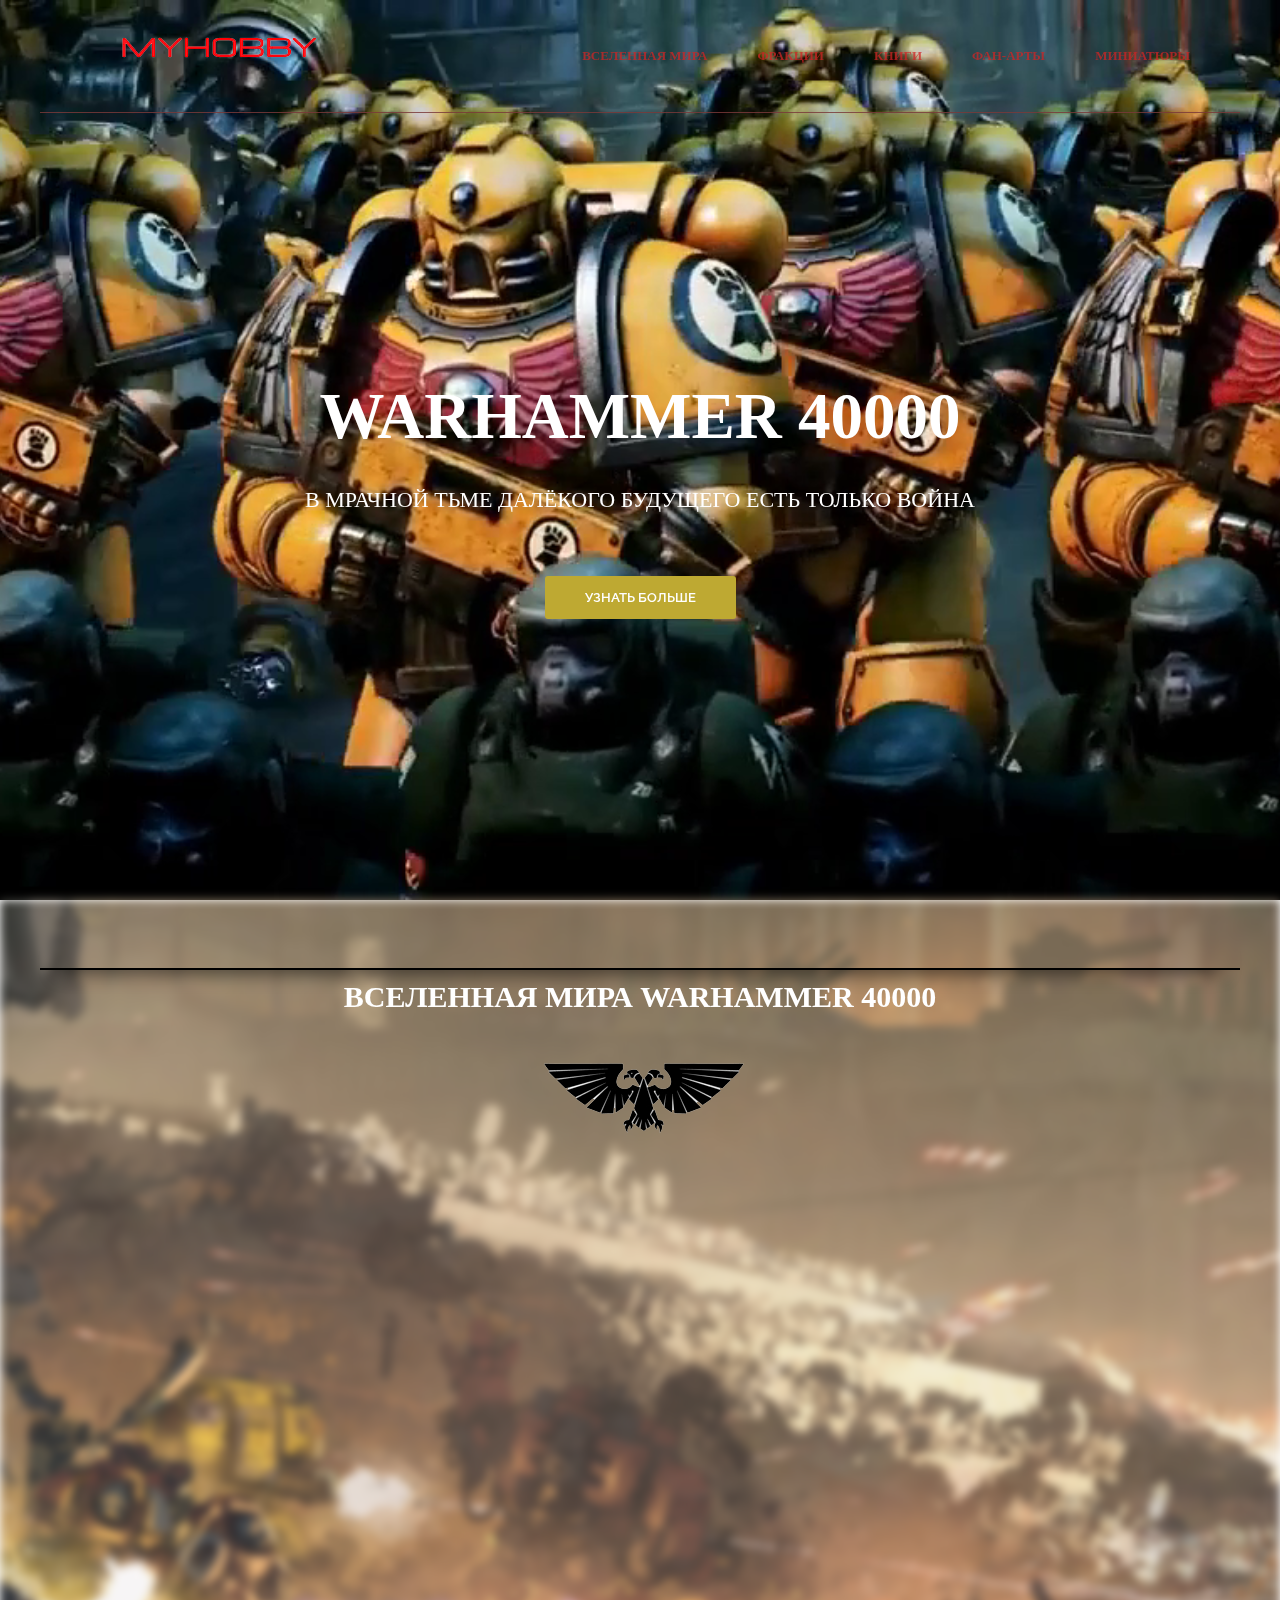
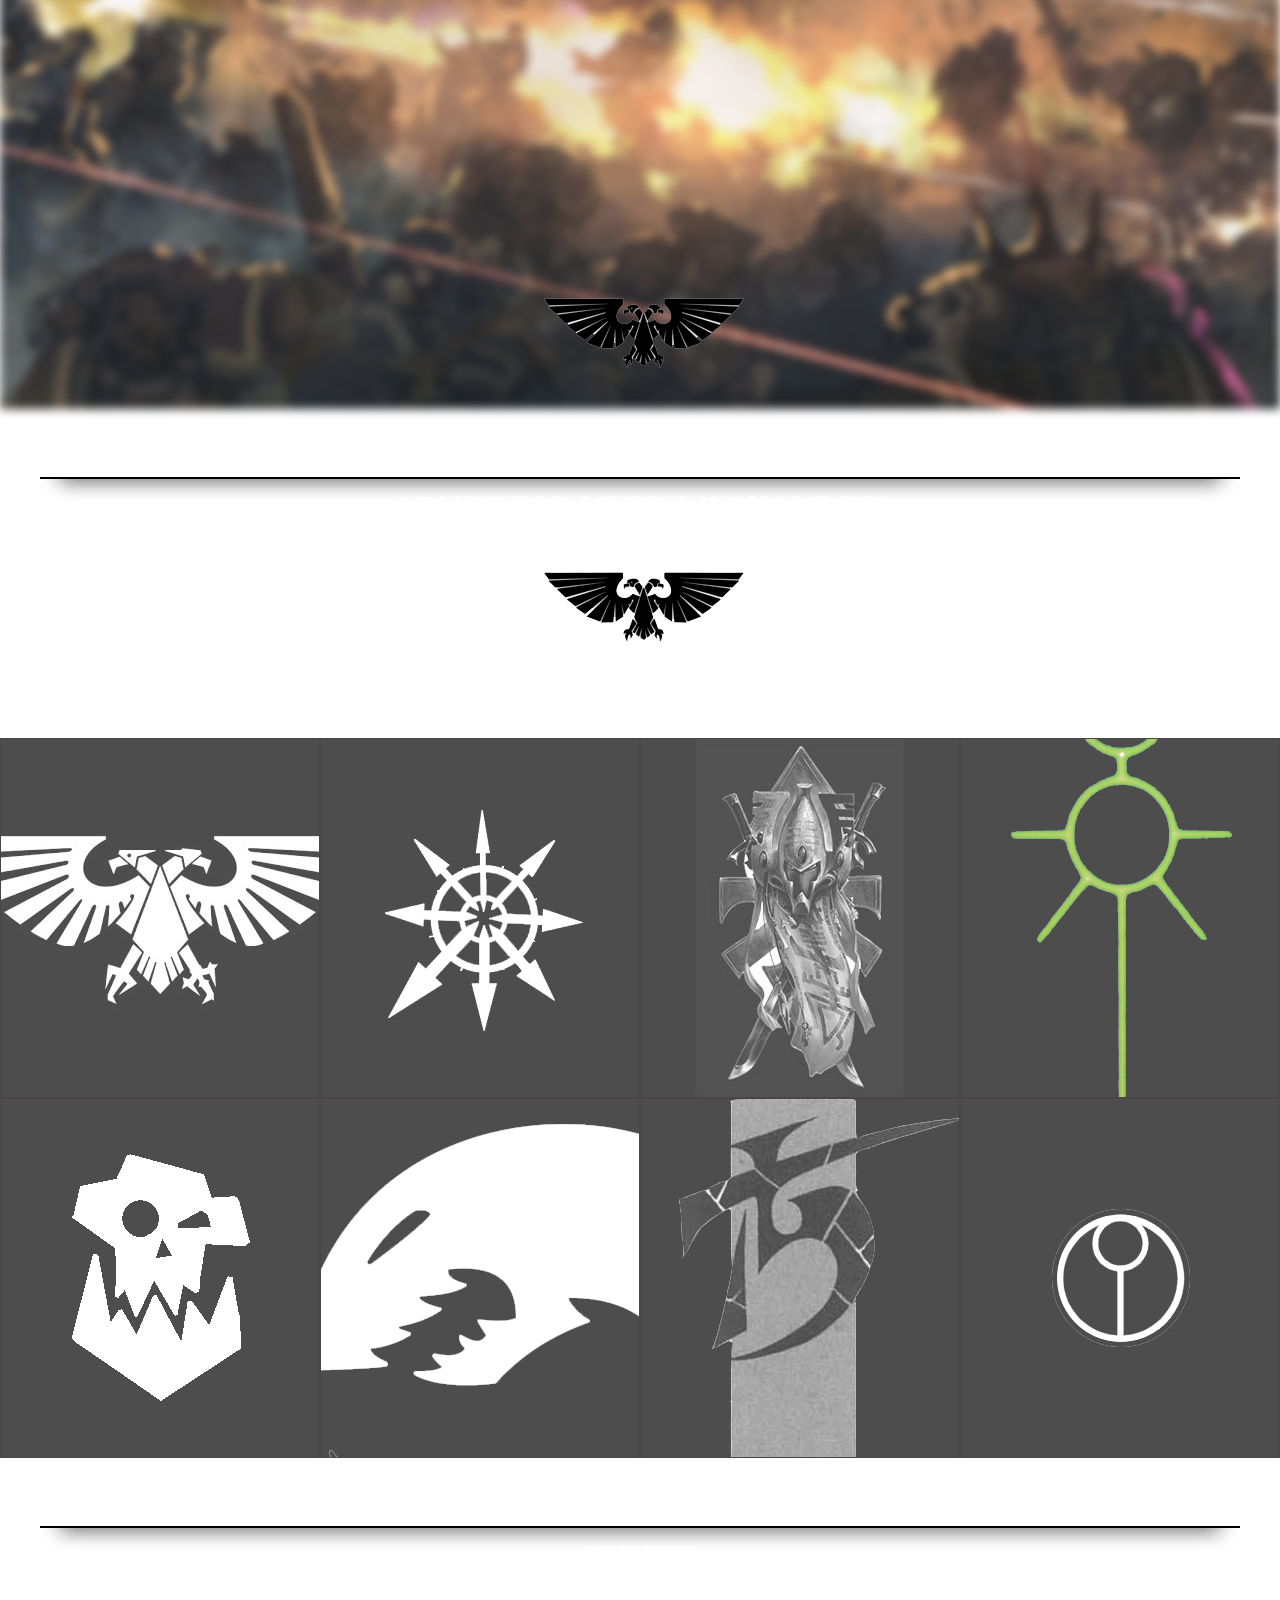
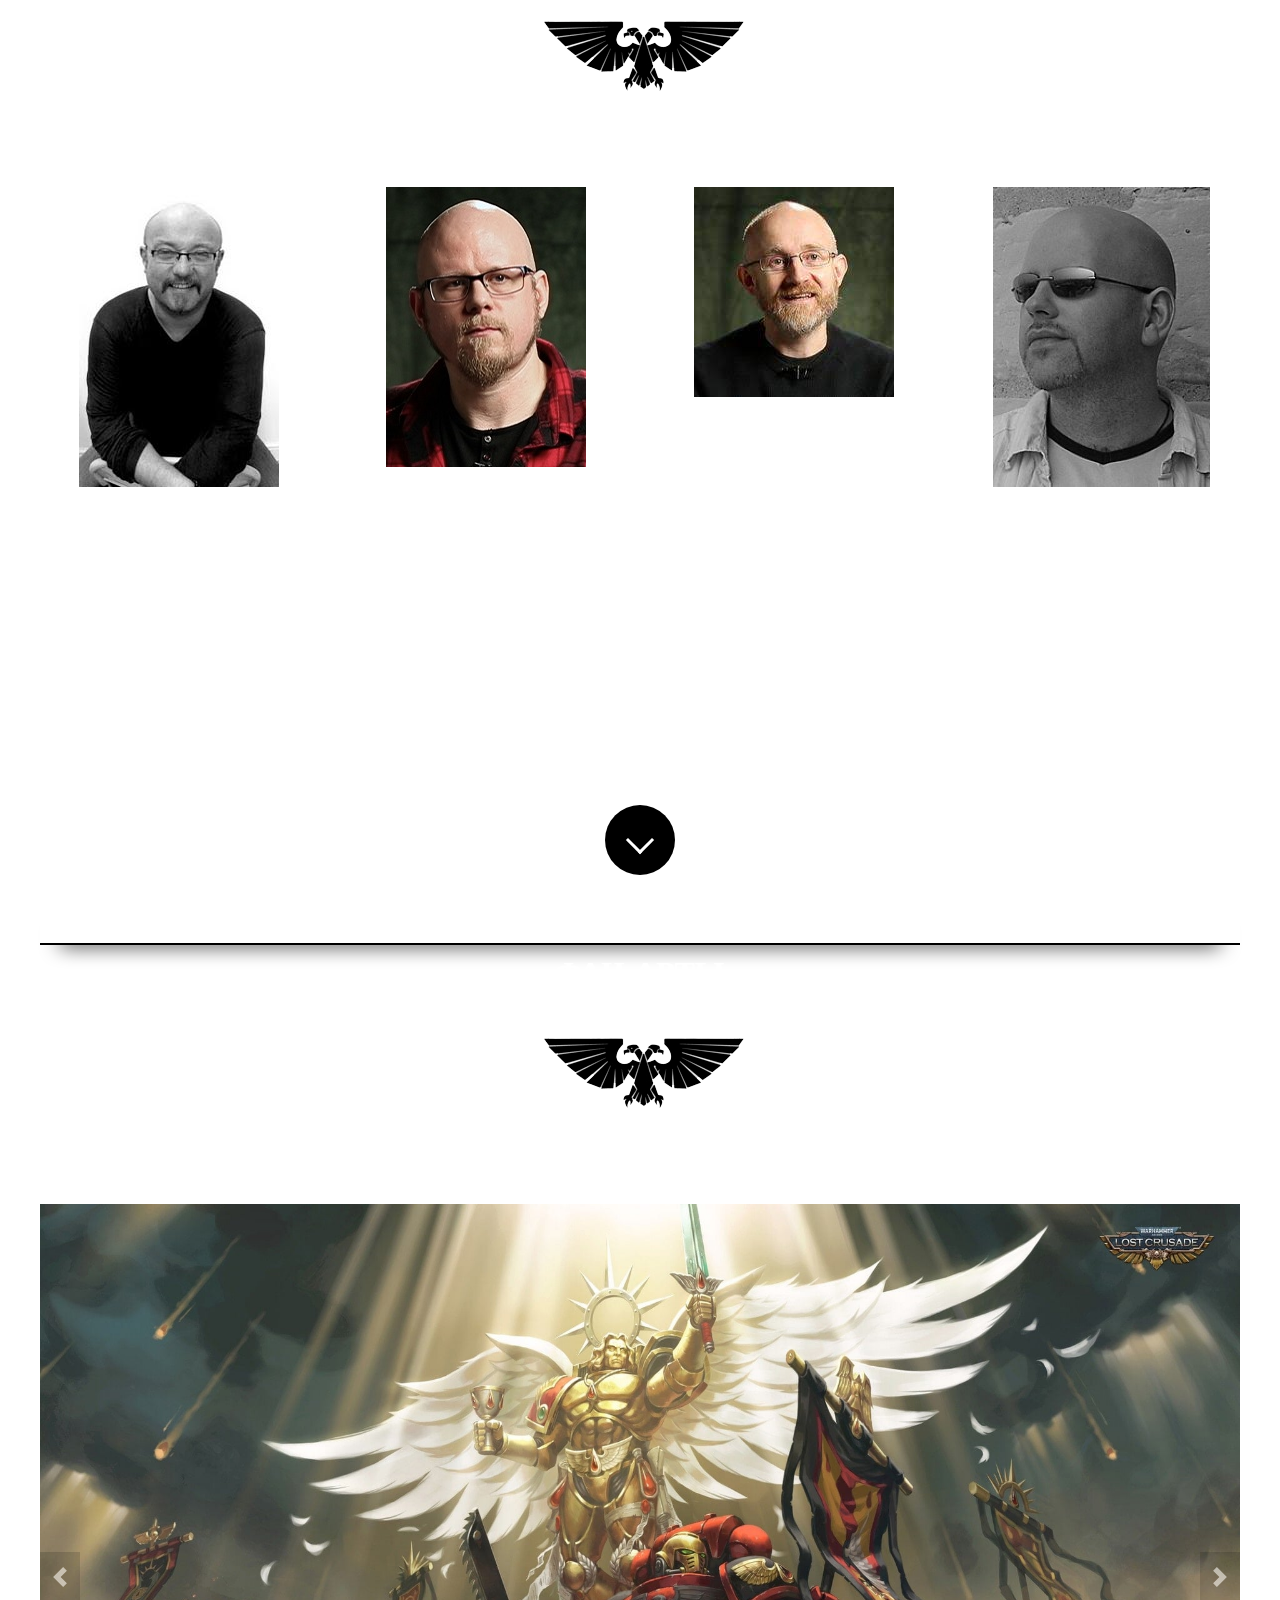
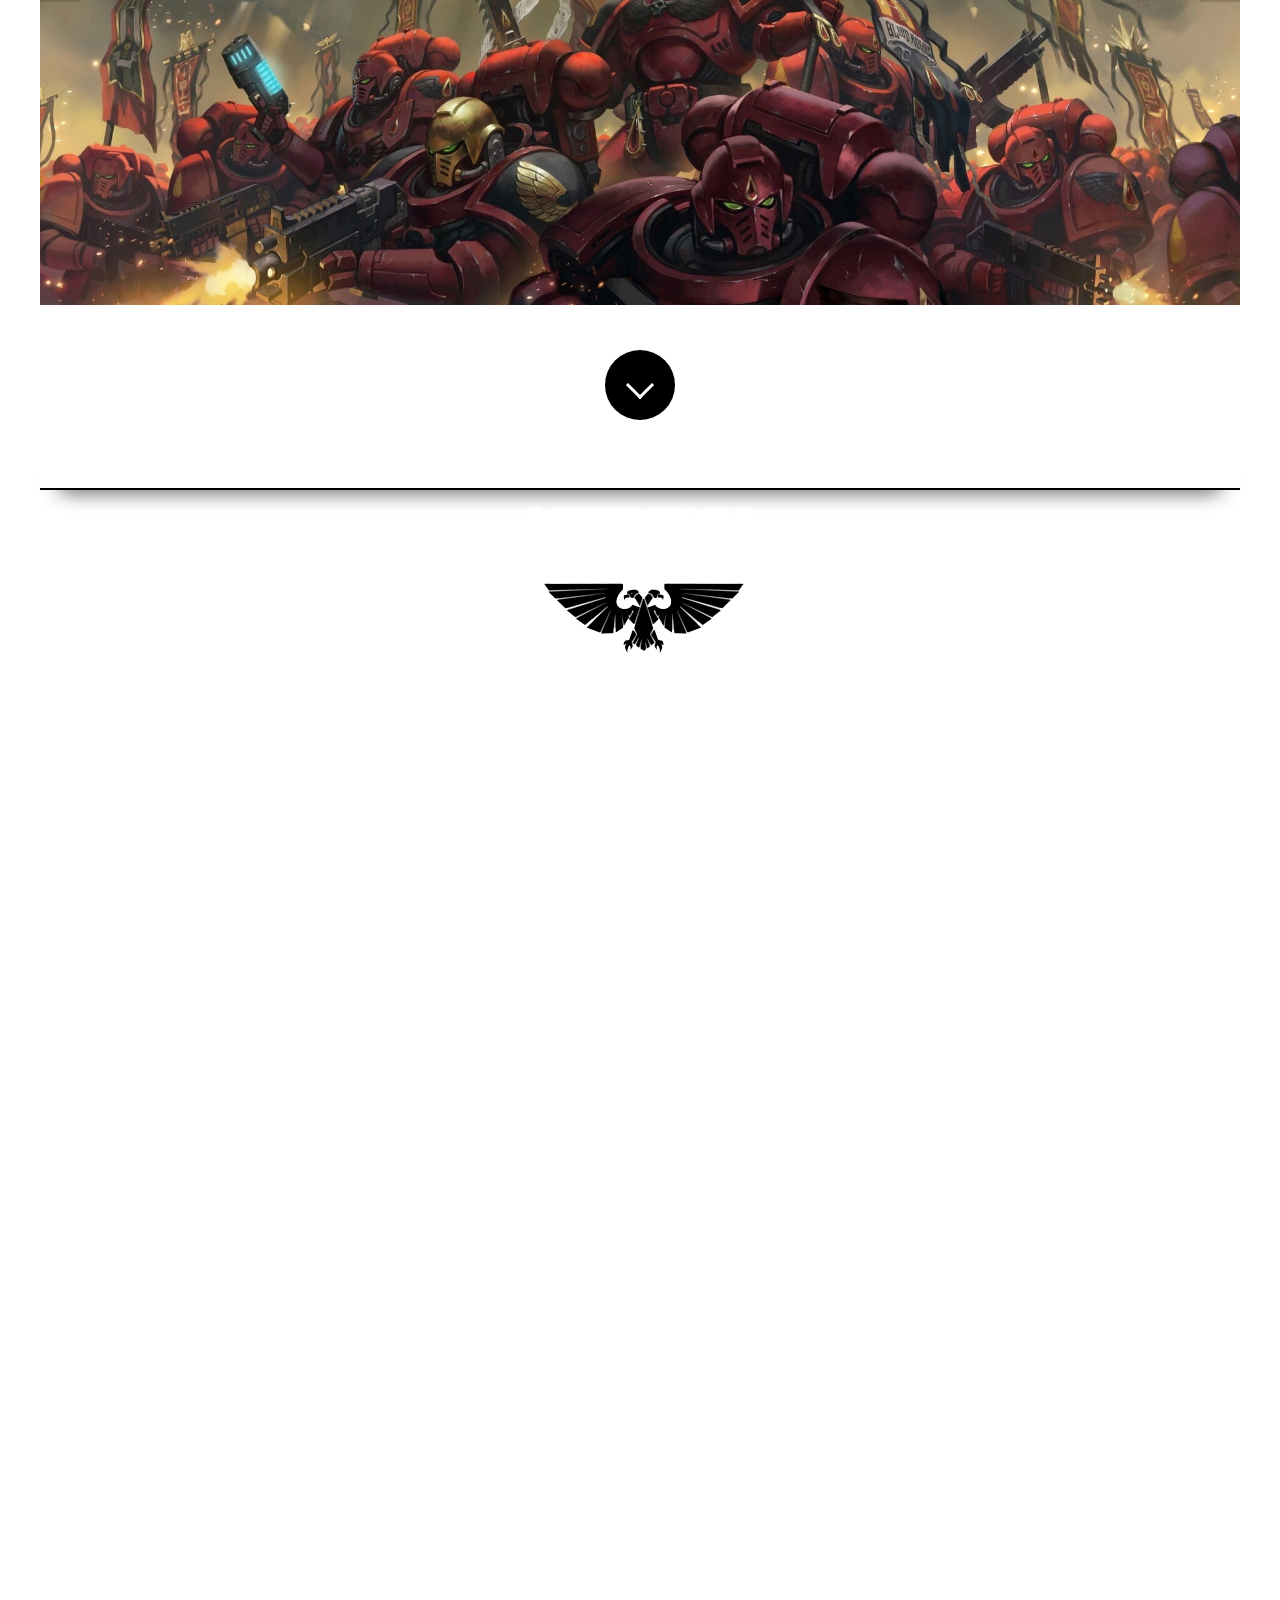
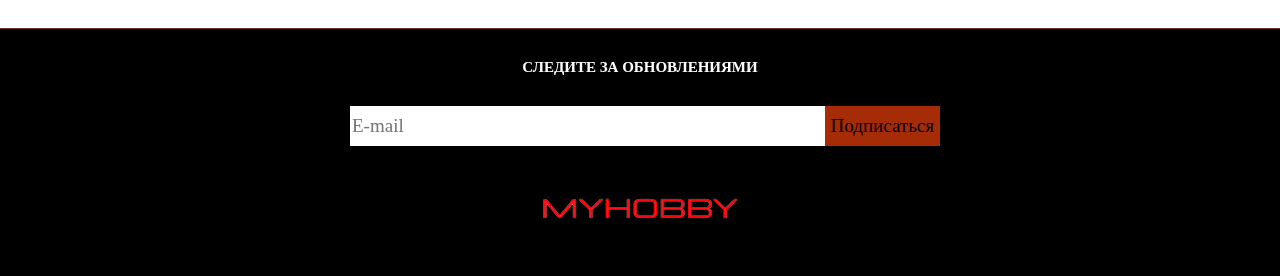
==== commit ffdeb372: "Add files via upload" ====
--- a/index.html
+++ b/index.html
@@ -54,7 +54,7 @@
     <div class="container">
         <div class="title__inner">
             <h2 class="description__title">ВСЕЛЕННАЯ МИРА WARHAMMER 40000 </h2>
-            <img data-src="img/akvilla.png" src="img/1x1.png" class="akvilla" alt="" >
+            <img src="img/akvilla.png"  class="akvilla" alt="" >
         </div>
         <div class="description-text__inner">
                 <p class="description__text"> Стиль мира вселенной Warhammer 40,000 близок к футуристически-готическому фэнтези.
@@ -68,7 +68,7 @@
                     Фантастическим мотивом являются многие элементы: психические измерения, так называемым Имматериумом или Варп-пространством, сверхъестественные способности и психические силы, технологии, приспособление и адаптирование, улучшение физиологии к новым сложно переносимым условиям среды и представляющего опасность конфликтного характера, варп-двигатели, 
                     хранилища технологических знаний, система Стандартных Шаблоннвых Конструкций, контакт с другими инопланетными расами и цивилизациями, так называемыми ксеносами, и многое другое, представленное в этом спектре.</p>  
         </div>
-        <img data-src="img/akvilla.png" src="img/1x1.png" class="akvilla__bottom" alt="">   
+        <img src="img/akvilla.png"  class="akvilla__bottom" alt="">   
     </div>
 </section>
 
@@ -78,13 +78,13 @@
     <div class="title__inner">
         <div class="container">
             <h2 class="factions__title">ФРАКЦИИ В МИРЕ WARHAMMER</h2>
-            <img data-src="img/akvilla.png" src="img/1x1.png" alt="" class="akvilla">
+            <img src="img/akvilla.png"  alt="" class="akvilla">
         </div>
     </div>
     <div class="factions">
         <div class="factions__item">
-            <a href="factions.html" target="_blank">
-                <img class="factions__img" data-src="img/factions-1.jpg" src="img/1x1.png" alt="">
+            <a href="factions.html">
+                <img class="factions__img" src="img/factions-1.jpg"  alt="">
                 <div class="factions__content">
                     <h3 class="factions__name">ИМПЕРИУМ ЧЕЛОВЕЧЕСТВА</h3>
                         <p class="factions__text">Галактическая империя, <br> объединившая подавляющее 
@@ -93,8 +93,8 @@
             </a>
             </div>
         <div class="factions__item">
-            <a href="factions.html" target="_blank">
-                <img class="factions__img" data-src="img/factions-2.png" src="img/1x1.png" alt="">
+            <a href="factions.html">
+                <img class="factions__img" src="img/factions-2.png"  alt="">
                 <div class="factions__content">
                     <h3 class="factions__name">ХАОС</h3>
                     <p class="factions__text">Хаос — бесконечный океан духовной и эмоциональной энергии, <br>который наполняет варп.<br>
@@ -103,8 +103,8 @@
             </a>
         </div>
         <div class="factions__item">
-            <a href="factions.html" target="_blank">
-                <img class="factions__img" data-src="img/factions-3.png" src="img/1x1.png"  alt="">
+            <a href="factions.html">
+                <img class="factions__img" src="img/factions-3.png"  alt="">
                 <div class="factions__content">
                         <h3 class="factions__name">ЭЛЬДАР</h3>
                         <p class="factions__text">Загадочная раса, странствующая среди звёзд. 
@@ -113,8 +113,8 @@
             </a>
         </div>
         <div class="factions__item">
-            <a href="factions.html" target="_blank">
-                <img class="factions__img" data-src="img/factions-4.png" src="img/1x1.png" alt="">
+            <a href="factions.html">
+                <img class="factions__img" src="img/factions-4.png"  alt="">
                 <div class="factions__content">
                     <h3 class="factions__name">НЕКРОНЫ</h3>
                     <p class="factions__text">Древние механические существа, <br>бывшие когда-то расой некронтир.<br></p>
@@ -122,8 +122,8 @@
             </a>
         </div>
         <div class="factions__item">
-            <a href="factions.html" target="_blank">
-                <img class="factions__img" data-src="img/factions-5.png" src="img/1x1.png alt=">
+            <a href="factions.html">
+                <img class="factions__img" src="img/factions-5.png"  alt="">
                     <div class="factions__content">
                         <h3 class="factions__name">ОРКИ</h3>
                         <p class="factions__text">Раса, <br>сосредоточенная на цели драться и побеждать<br> снова и снова.</p>
@@ -131,8 +131,8 @@
             </a>
         </div>
         <div class="factions__item">
-            <a href="factions.html" target="_blank">
-                <img class="factions__img" data-src="img/factions-6.png" src="img/1x1.png alt=">
+            <a href="factions.html">
+                <img class="factions__img" src="img/factions-6.png"  alt="">
                 <div class="factions__content">
                     <h3 class="factions__name">ТИРАНИДЫ</h3>
                     <p class="factions__text">Существа, объединённые единым разумом, <br>пришедшие в галактику из далёкого космоса<br> 
@@ -141,8 +141,8 @@
             </a>
         </div>
         <div class="factions__item">
-            <a href="factions.html" target="_blank">
-                <img class="factions__img" data-src="img/factions-7.png" src="img/1x1.png alt=">
+            <a href="factions.html">
+                <img class="factions__img" src="img/factions-7.png"  alt="">
                 <div class="factions__content">
                     <h3 class="factions__name">ТЁМНЫЕ ЭЛЬДАР</h3>
                     <p class="factions__text">Пираты и разбойники с чёрным сердцем, и для них все обитатели Галактики не более чем скот, который можно забивать, когда вздумается.</p>
@@ -150,8 +150,8 @@
             </a>
         </div>
         <div class="factions__item">
-            <a href="factions.html" target="_blank">
-                <img class="factions__img" data-src="img/factions-8.png" src="img/1x1.png alt=">
+            <a href="factions.html">
+                <img class="factions__img" src="img/factions-8.png"  alt="">
                 <div class="factions__content">
                     <h3 class="factions__name">ИМПЕРИЯ ТАУ</h3>
                     <p class="factions__text">Эта империя была создана кастой эфирных, которая руководит ей во имя идеологии Высшего Блага.</p>
@@ -167,12 +167,12 @@
     <div class="container">
         <div class="title__inner">
             <h2 class="block__title">Книги</h2>
-            <img src="img/akvilla.png" src="img/1x1.png" alt="">
+            <img src="img/akvilla.png"  alt="">
         </div>
         <div class="autors">
             <div class="autor">
                 <div class="autor__photo">
-                    <img data-src="img/Den.jpg" src="img/1x1.png" alt="">
+                    <img src="img/Den.jpg"  alt="">
                 </div>
                 <h3 class="autor__name">Ден Абнетт</h3>
                 <p class="autor__description">Ден Абнетт написал 9 произведений в цикле "Ересь Хоруса".<br> 
@@ -180,21 +180,21 @@
             </div>
             <div class="autor">
                 <div class="autor__photo">
-                    <img data-src="img/Aaron.jpg" src="img/1x1.png" alt="">
+                    <img src="img/Aaron.jpg" alt="">
                 </div>
                 <h3 class="autor__name">Аарон Дембски-Боуден</h3>
                 <p class="autor__description">Для цикла «Ересь Хоруса» написал «Первый еретик» и «Повелитель человечества».</p>
             </div>
             <div class="autor">
                 <div class="autor__photo">
-                    <img data-src="img/Gay Heily.jpg" src="img/1x1.png" alt="">
+                    <img src="img/Gay Heily.jpg"  alt="">
                 </div>
                 <h3 class="autor__name">Гай Хейли</h3>
                 <p class="autor__description">Большой фанат "Кровавых Ангелов". В Ереси Хоруса написал книгу: Где Ангел не решиться сделать шаг</p>
             </div>
             <div class="autor">
                 <div class="autor__photo">
-                    <img data-src="img/Grem.jpg" src="img/1x1.png" alt="">
+                    <img src="img/Grem.jpg"  alt="">
                 </div>
                 <h3 class="autor__name">Гремм Макнилл</h3>
                 <p class="autor__description">Гремм Макнилл создал 15 произведений в цикле "Ересь Хоруса".<br>
@@ -206,7 +206,7 @@
         <!------------------------->
         <div class="books__list">
             <div class="books">
-                <img class="books__img"  data-src="img/heresy.png" src="img/1x1.png" alt="">
+                <img class="books__img"  src="img/heresy.png"  alt="">
                     <div class="books__description">
                         <h2 class="books__title">Ересь Хоруса</h2>
                         <p class="clarification"> Цикл состоит из 54 книг, выход всех произведений завершён но логический конец "Ереси" ожидает в другой серии книг.События цикла Ереси Хоруса являются предысторией вселенной «Warhammer 40000» и рассказывают о событиях галактической гражданской войны, 
@@ -217,7 +217,7 @@
                     
             </div>
             <div class="books">
-                <img class="books__img"  data-src="img/primarchs.jpg" src="img/1x1.png" alt="">
+                <img class="books__img"  src="img/primarchs.jpg"  alt="">
                     <div class="books__description">
                         <h2 class="books__title">Цикл Примархи</h2>
                         <p class="clarification"> Это серия книг Black Library. В ней рассказываются истории 18 примархов до, во время и после Великого крестового похода и Ереси Хоруса.
@@ -228,7 +228,7 @@
                     
             </div>
             <div class="books">
-                <img class="books__img"  data-src="img/SolarWar.jpg" src="img/1x1.png" alt="">
+                <img class="books__img"  src="img/SolarWar.jpg"  alt="">
                     <div class="books__description">
                         <h2 class="books__title">Ересь Хоруса: Осада Терры</h2>
                         <p class="clarification"> «Ересь Хоруса: Осада Терры» — это серия романов, которая служит прямым продолжением серии «Ересь Хоруса», а также и её финалом.
@@ -247,7 +247,7 @@
     <div class="container">
         <div class="title__inner">
             <h2 class="fan-arts__title">Фан-Арты</h2>
-            <img data-src="img/akvilla.png" src="img/1x1.png" alt="">
+            <img src="img/akvilla.png"  alt="">
         </div>
         <div class="slider">
             <div class="slider__wrapper">
@@ -337,7 +337,7 @@
     <div class="container">
         <div class="title__inner" id="Miniatures">
             <h2 class="miniatures__title">Миниатюры</h2>
-            <img data-src="img/akvilla.png" alt="">
+            <img src="img/akvilla.png" alt="">
         </div>
         <div class="paint__inner">
             <p class="paint__information">Игра изображает сражения между фракциями вымышленной вселенной 41-го тысячелетия с помощью миниатюрных фигурок воинов, 
@@ -375,7 +375,7 @@
 </footer>
 
 
-<script src="JS/lazyLoad.js"></script>
+<!--<script src="JS/lazyLoad.js"></script>-->
 <script src="JS/simple-adaptive-slider.min.js"></script>
 <script src="JS/main.js"></script>
 </body>
--- a/CSS/style.css
+++ b/CSS/style.css
@@ -250,8 +250,14 @@
 }
 
 .description-text__inner {
- overflow: hidden;
-}
+  overflow: hidden;
+  visibility: hidden;
+}
+
+.description-text__inner._active {
+    
+    visibility: visible;
+  }
 
 .description__text {
     font-family: 'Gothic';
@@ -263,7 +269,7 @@
     color: black;
     text-align: center;
     font-style: italic;
-    animation-duration: 4s;
+    animation-duration: 6s;
     animation-name: slidein;
 }
 
@@ -647,6 +653,11 @@
 
 .paint__inner {
     overflow: hidden;
+    visibility: hidden;
+}
+
+.paint__inner._active {
+    visibility: visible;
 }
 
 .paint__information {
@@ -658,7 +669,7 @@
     font-weight: 600;
     font-style: italic;
     color: rgb(194, 190, 190);
-    animation-duration: 4s;
+    animation-duration: 6s;
     animation-name: slidein;
 }
 
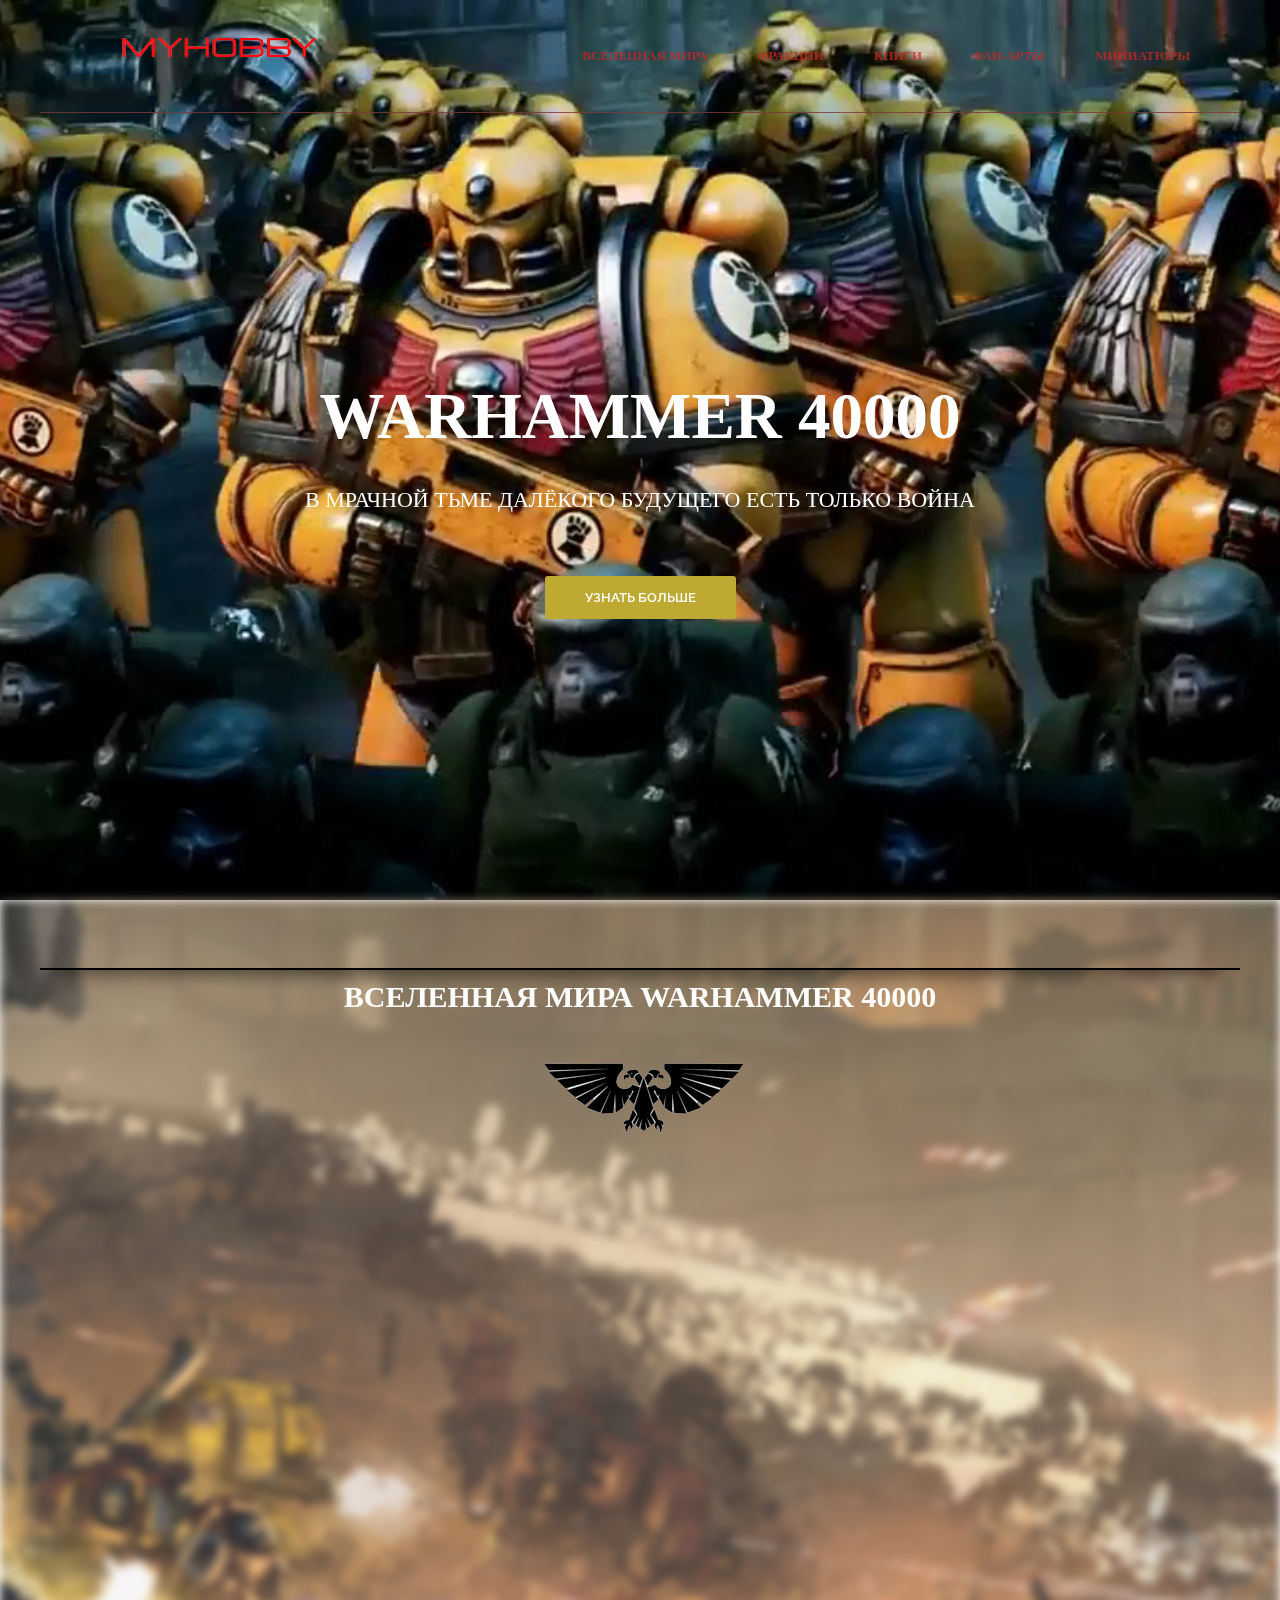
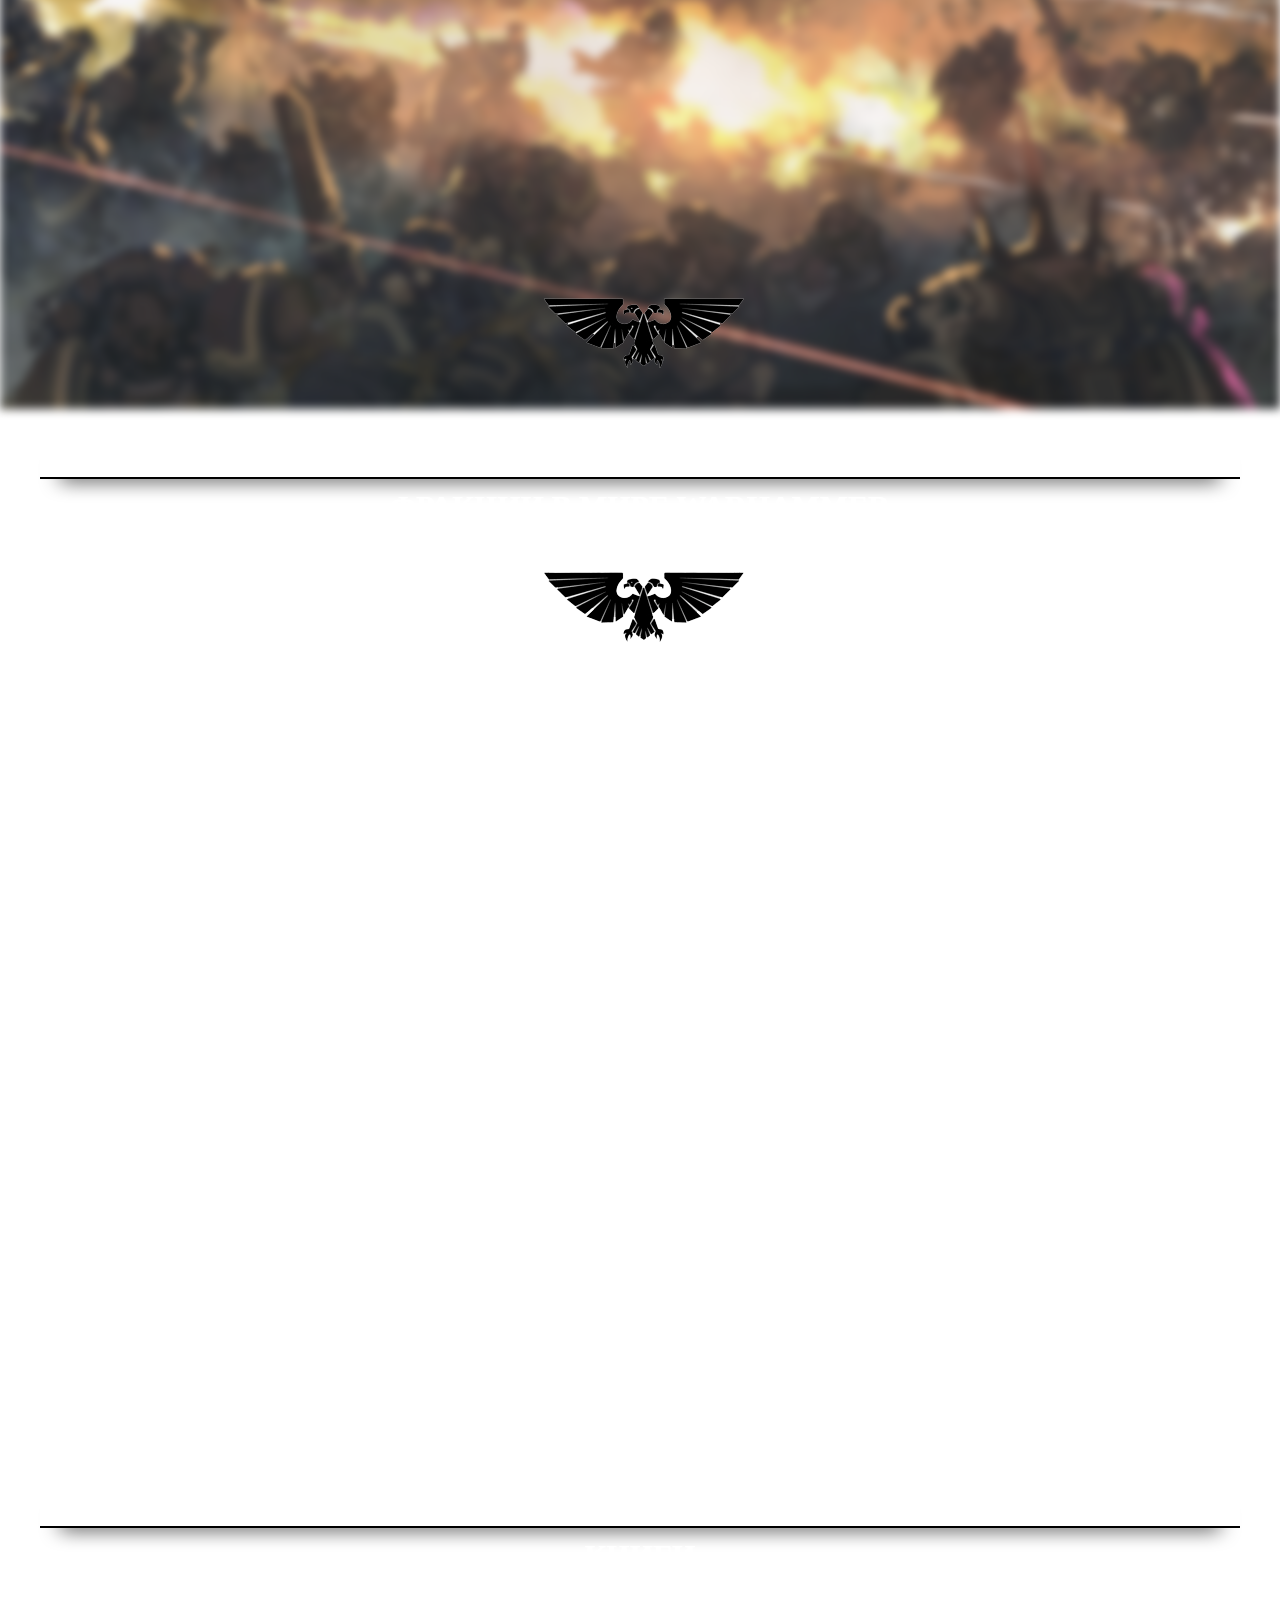
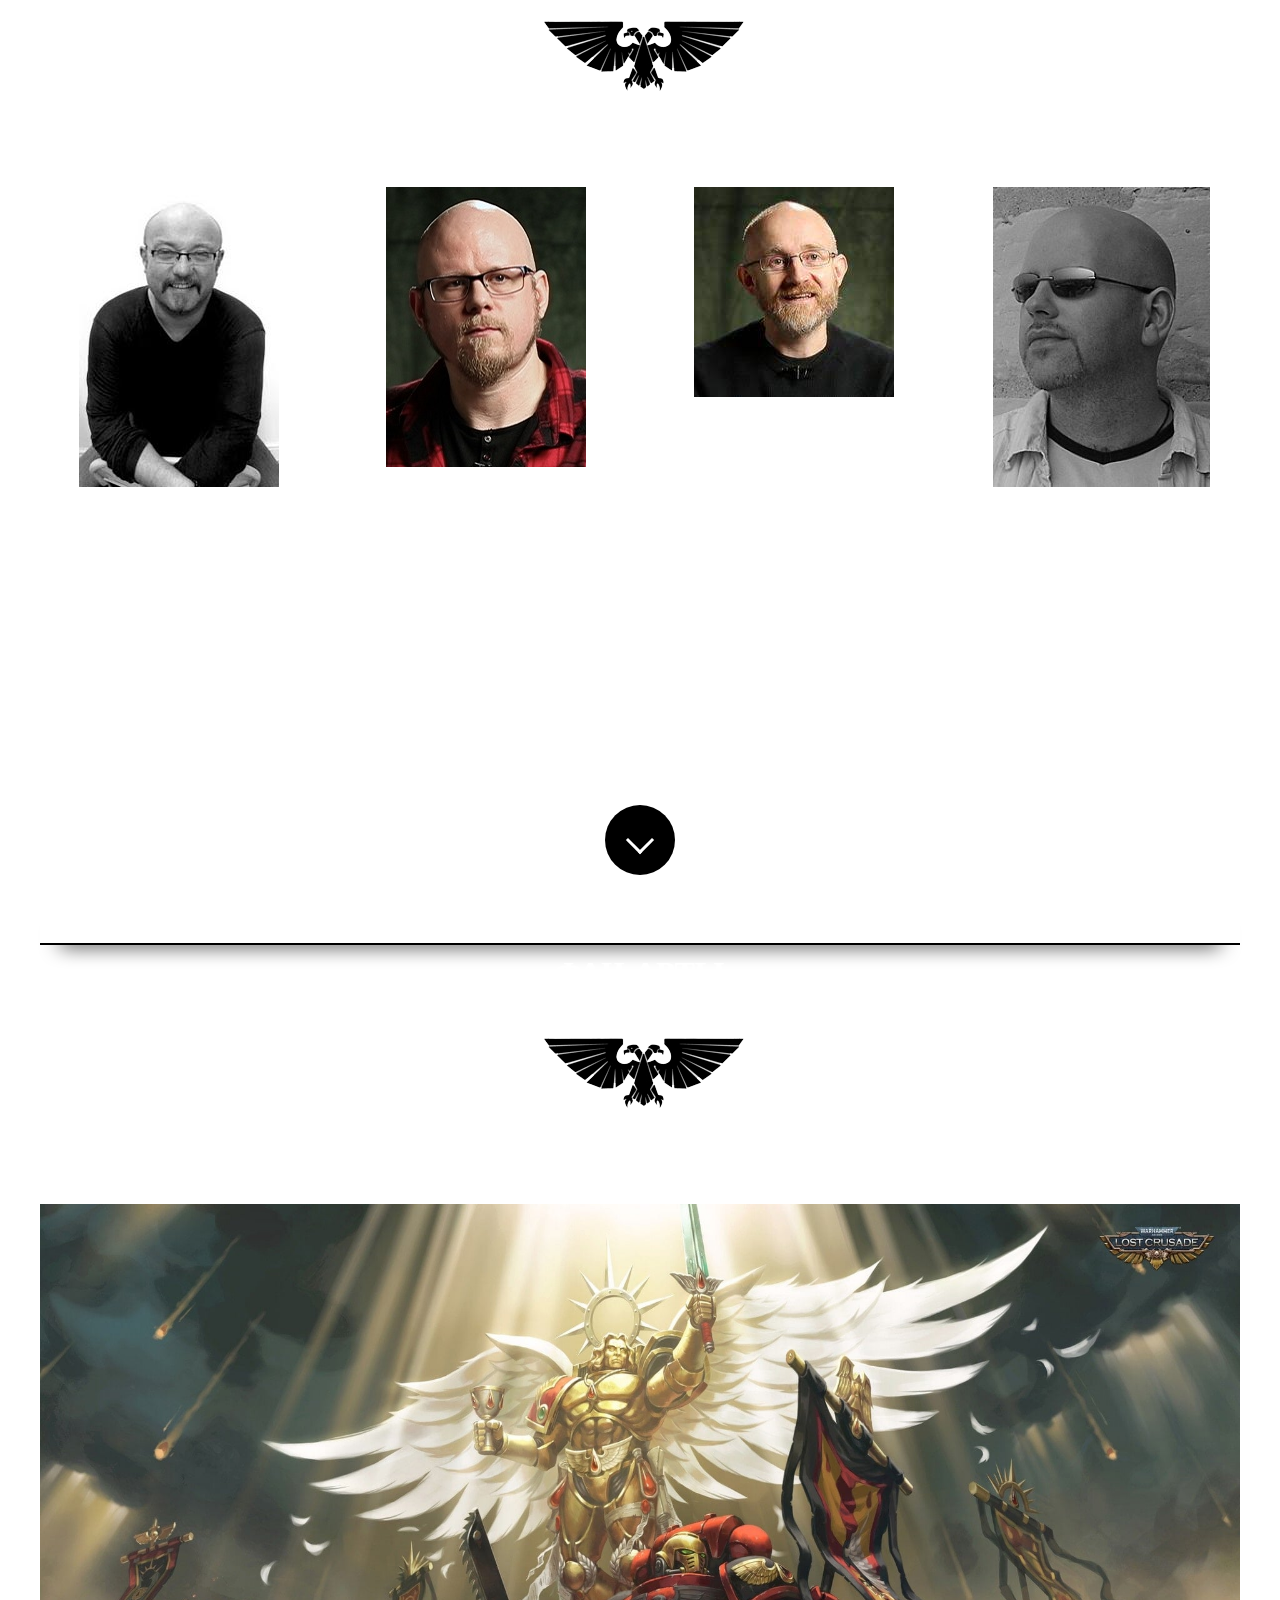
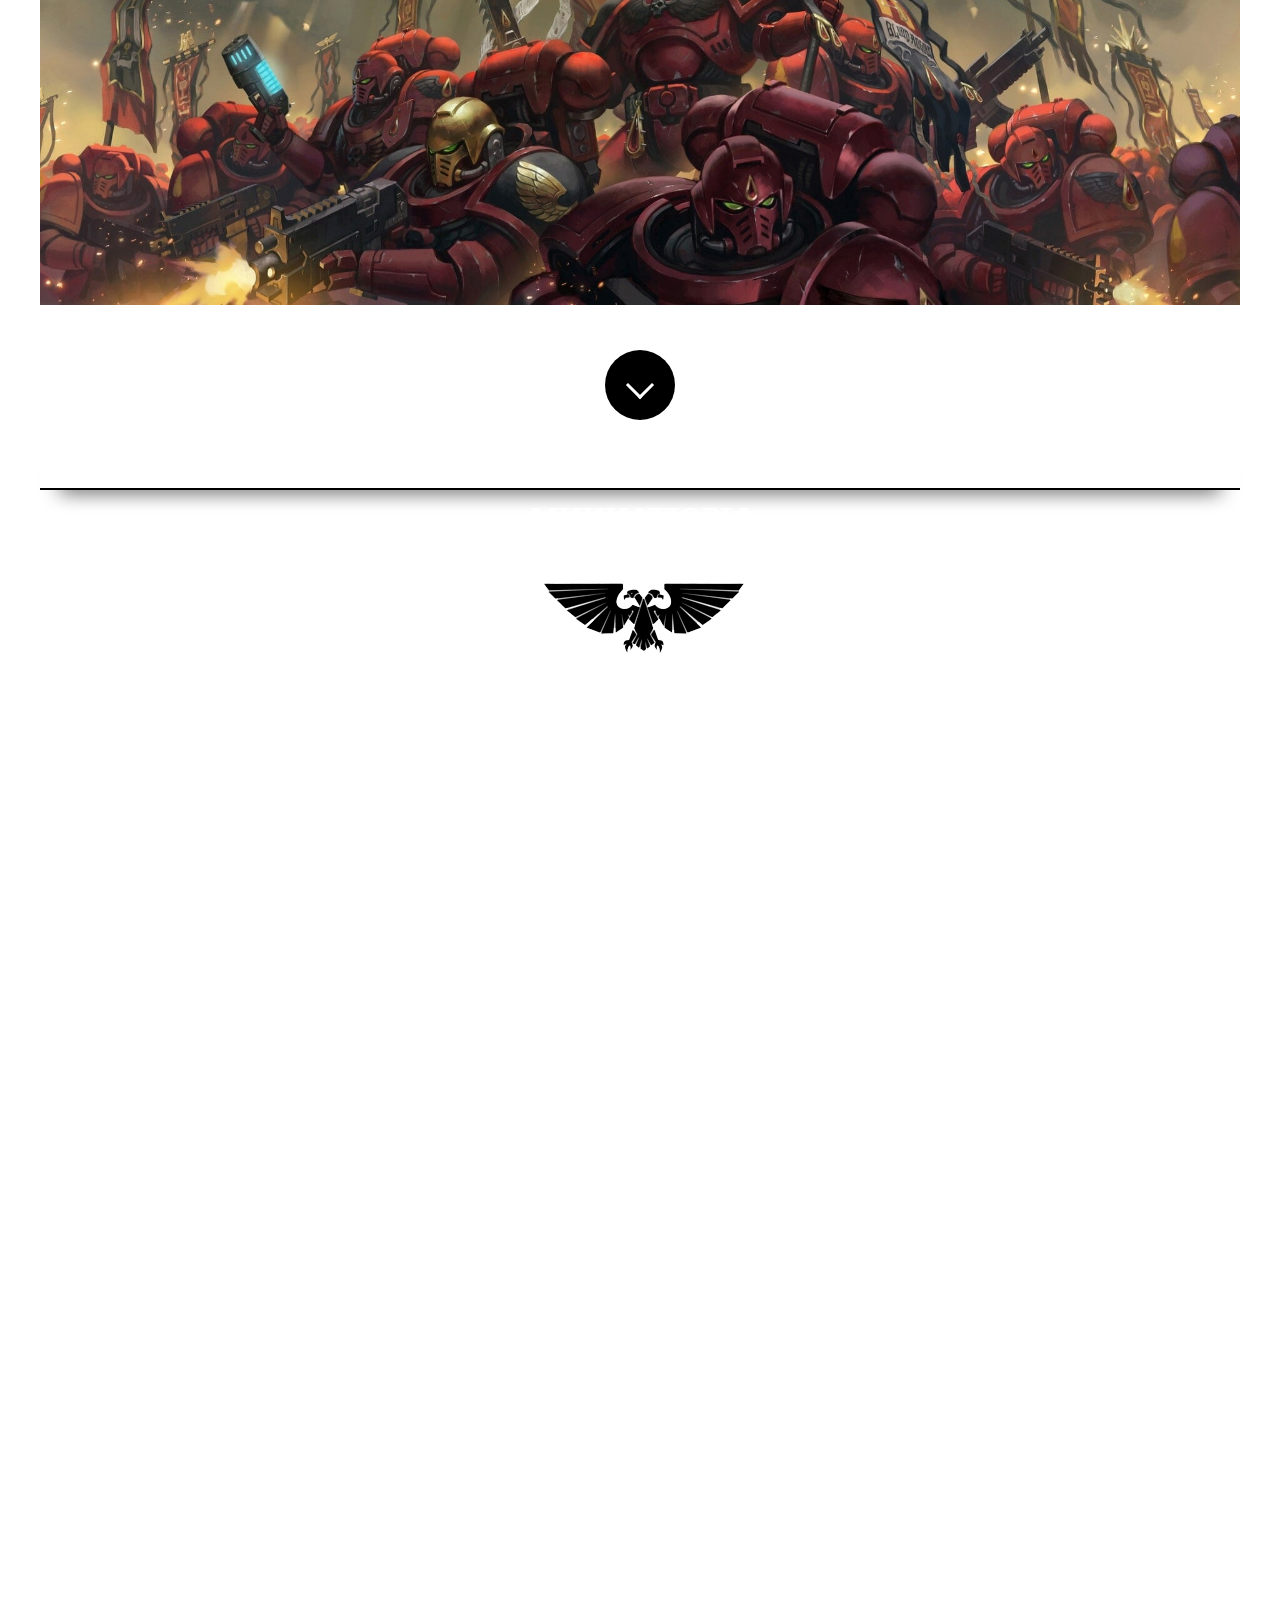
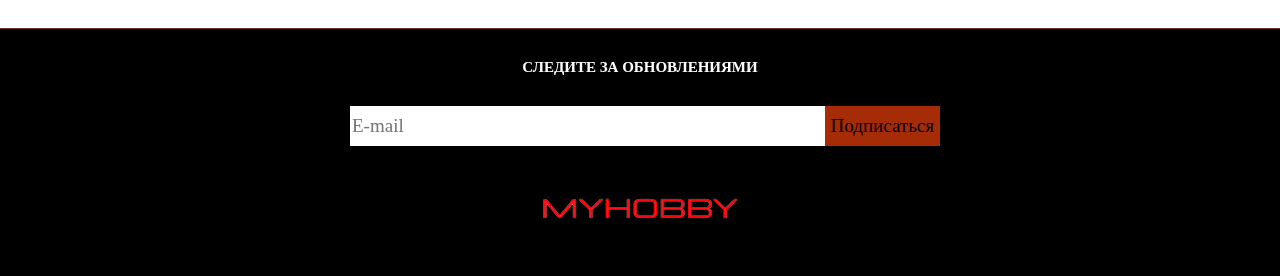
==== commit f3952e02: "Add files via upload" ====
--- a/index.html
+++ b/index.html
@@ -367,7 +367,7 @@
  <!--Submit Form-->
         <h2 class="submit__title">Следите за обновлениями</h2>
         <form action="#" class="form__sub" method="post">
-            <input type="email" class="input__email" placeholder="E-mail" required>
+            <input type="email" name="mail" class="input__email" placeholder="E-mail" required>
             <button type="submit" class="button__submit" >Подписаться</button>
         </form>
         <img src="img/logo.png" class="footer__logo" alt="">
@@ -376,7 +376,7 @@
 
 
 <!--<script src="JS/lazyLoad.js"></script>-->
-<script src="JS/simple-adaptive-slider.min.js"></script>
-<script src="JS/main.js"></script>
+<script async src="JS/simple-adaptive-slider.min.js"></script>
+<script  src="JS/main.js"></script>
 </body>
 </html>--- a/CSS/style.css
+++ b/CSS/style.css
@@ -146,6 +146,7 @@
     margin: 0 auto;
     text-align: center;
     z-index: 10;
+    opacity: 0;
 }
 
 .intro__title {
@@ -270,10 +271,10 @@
     text-align: center;
     font-style: italic;
     animation-duration: 6s;
-    animation-name: slidein;
-}
-
-@keyframes slidein {
+    animation-name: anime-description;
+}
+
+@keyframes anime-description {
     from {
       margin-left: 100%;
       width: 100%;
@@ -324,6 +325,15 @@
 .factions {
     display: flex;
     flex-wrap: wrap;
+    opacity: 0;
+    transform: Y(0);
+    transition: opacity 0.3s ease-in-out, transform 0.3s ease-in-out;
+}
+
+.factions._active {
+    opacity: 1;
+    transform: Y(50px);
+    transition: opacity 2s ease-in-out, transform 2s ease-in-out;
 }
    
 .factions__item {
@@ -333,6 +343,12 @@
     overflow: hidden;
     cursor: pointer; 
     border: 1px solid #271e1ed3;
+
+}
+
+.factions__item:hover {
+    transform-origin: top;
+    transform: scaleY(1.1) ;
 }
 
 .factions__item:hover .factions__content {
@@ -670,8 +686,20 @@
     font-style: italic;
     color: rgb(194, 190, 190);
     animation-duration: 6s;
-    animation-name: slidein;
-}
+    animation-name: anime-information;
+}
+
+@keyframes anime-information {
+    from {
+      margin-left: 100%;
+      width: 100%;
+    }
+  
+    to {
+      margin-left: 0%;
+      width: 100%;
+    }
+  }
 
 .paint__information::before,
 .paint__information::after {
